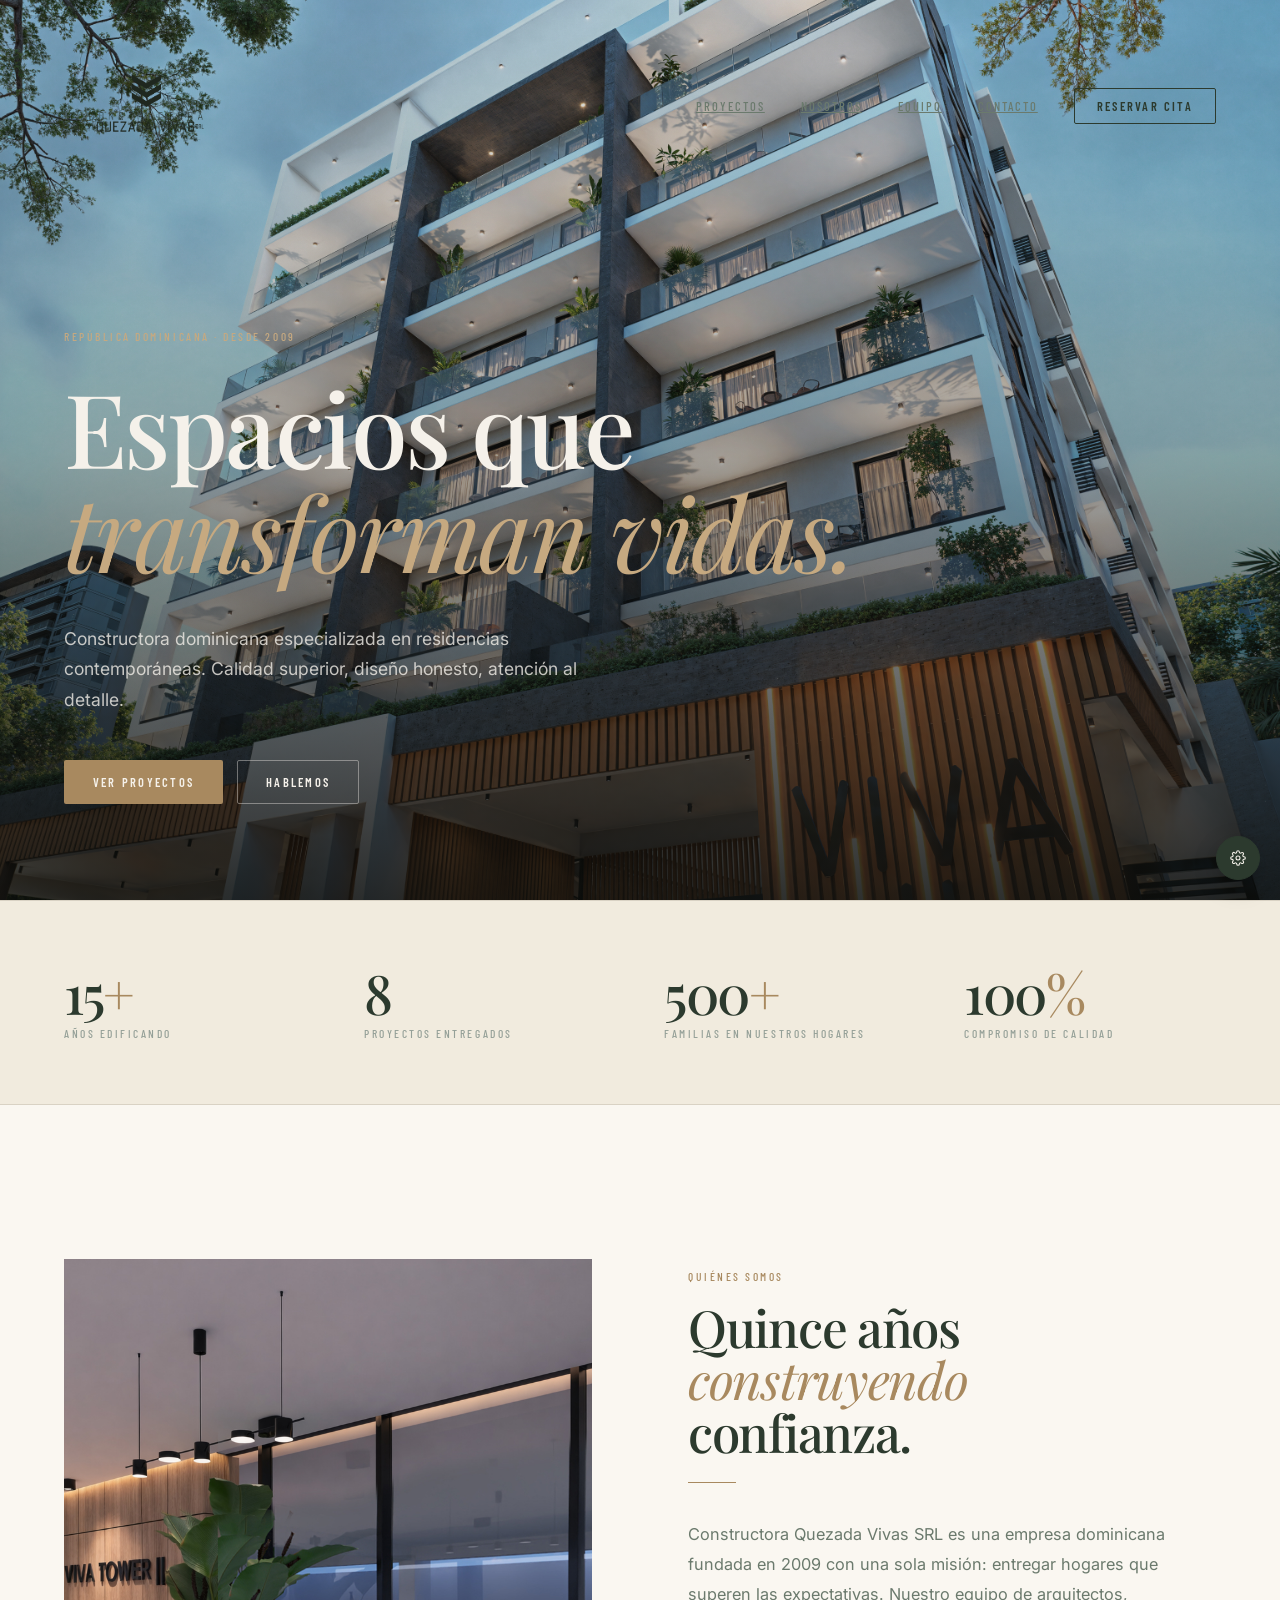
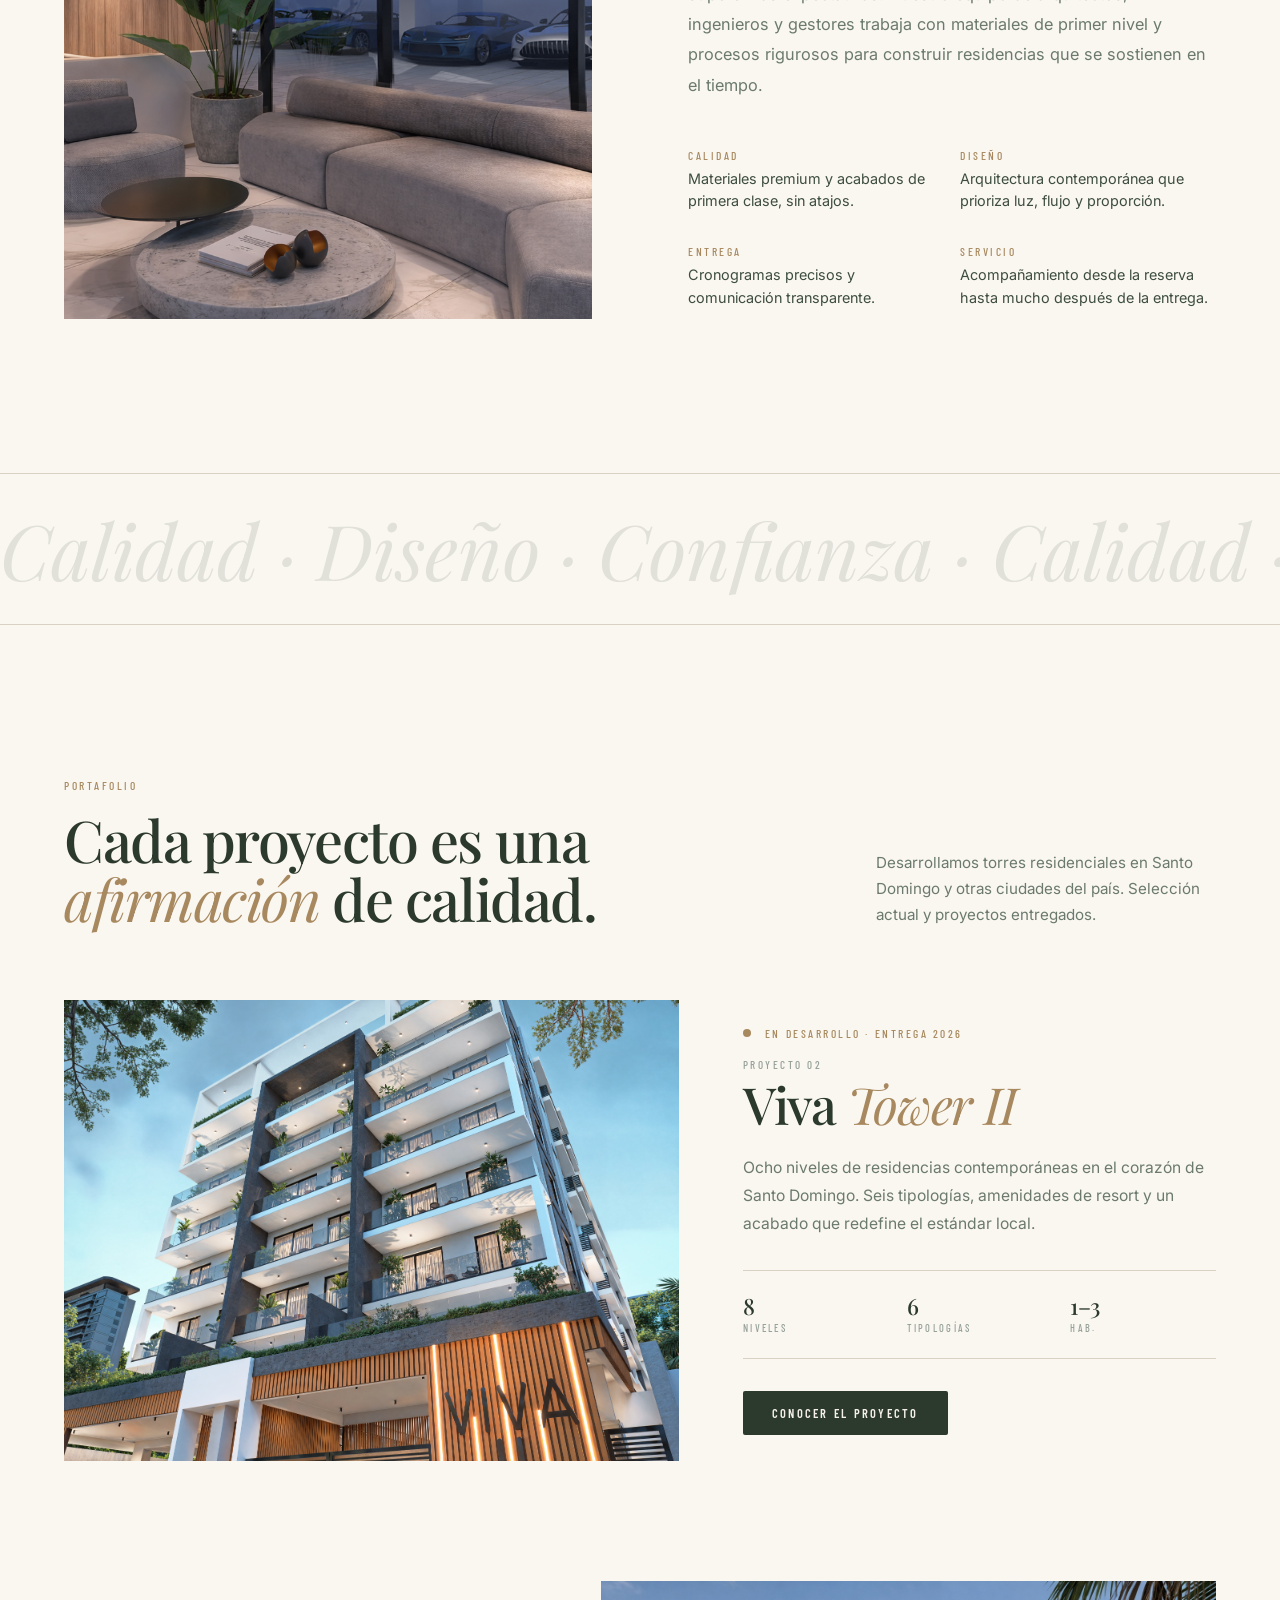
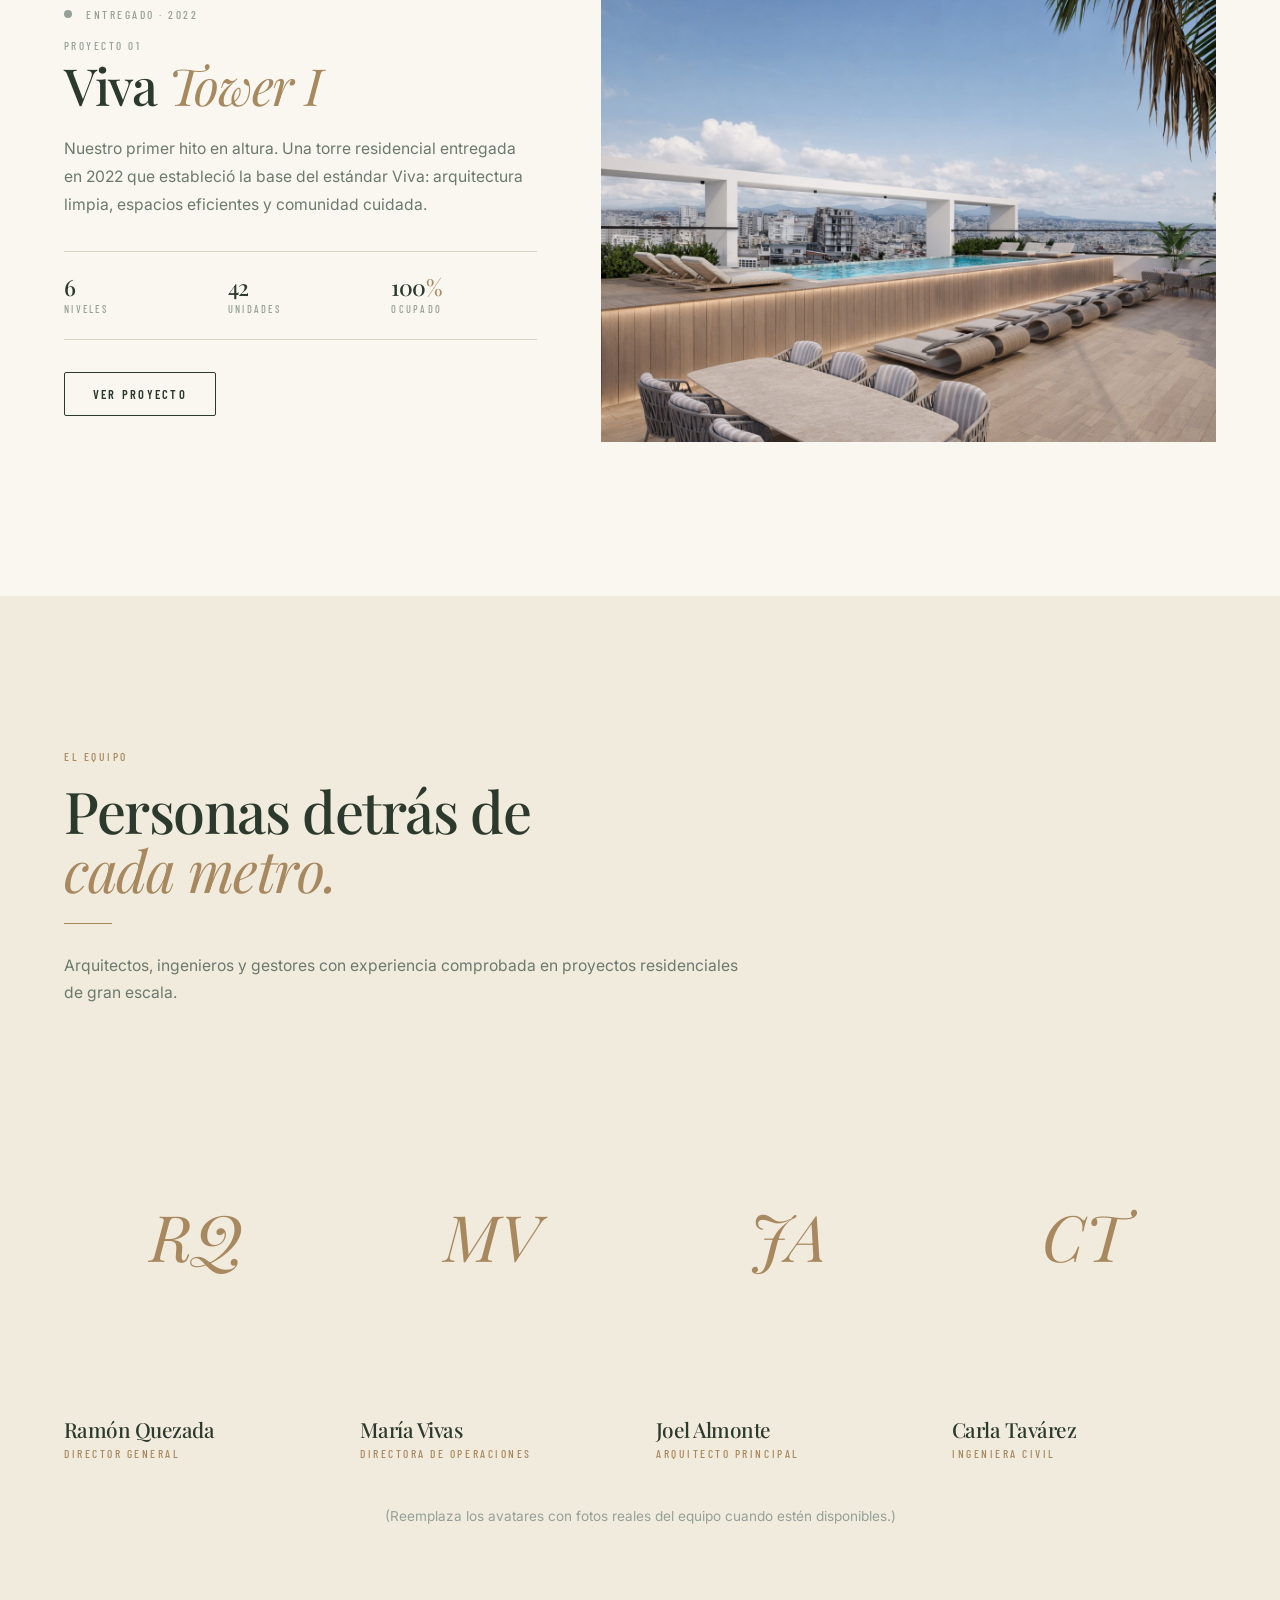
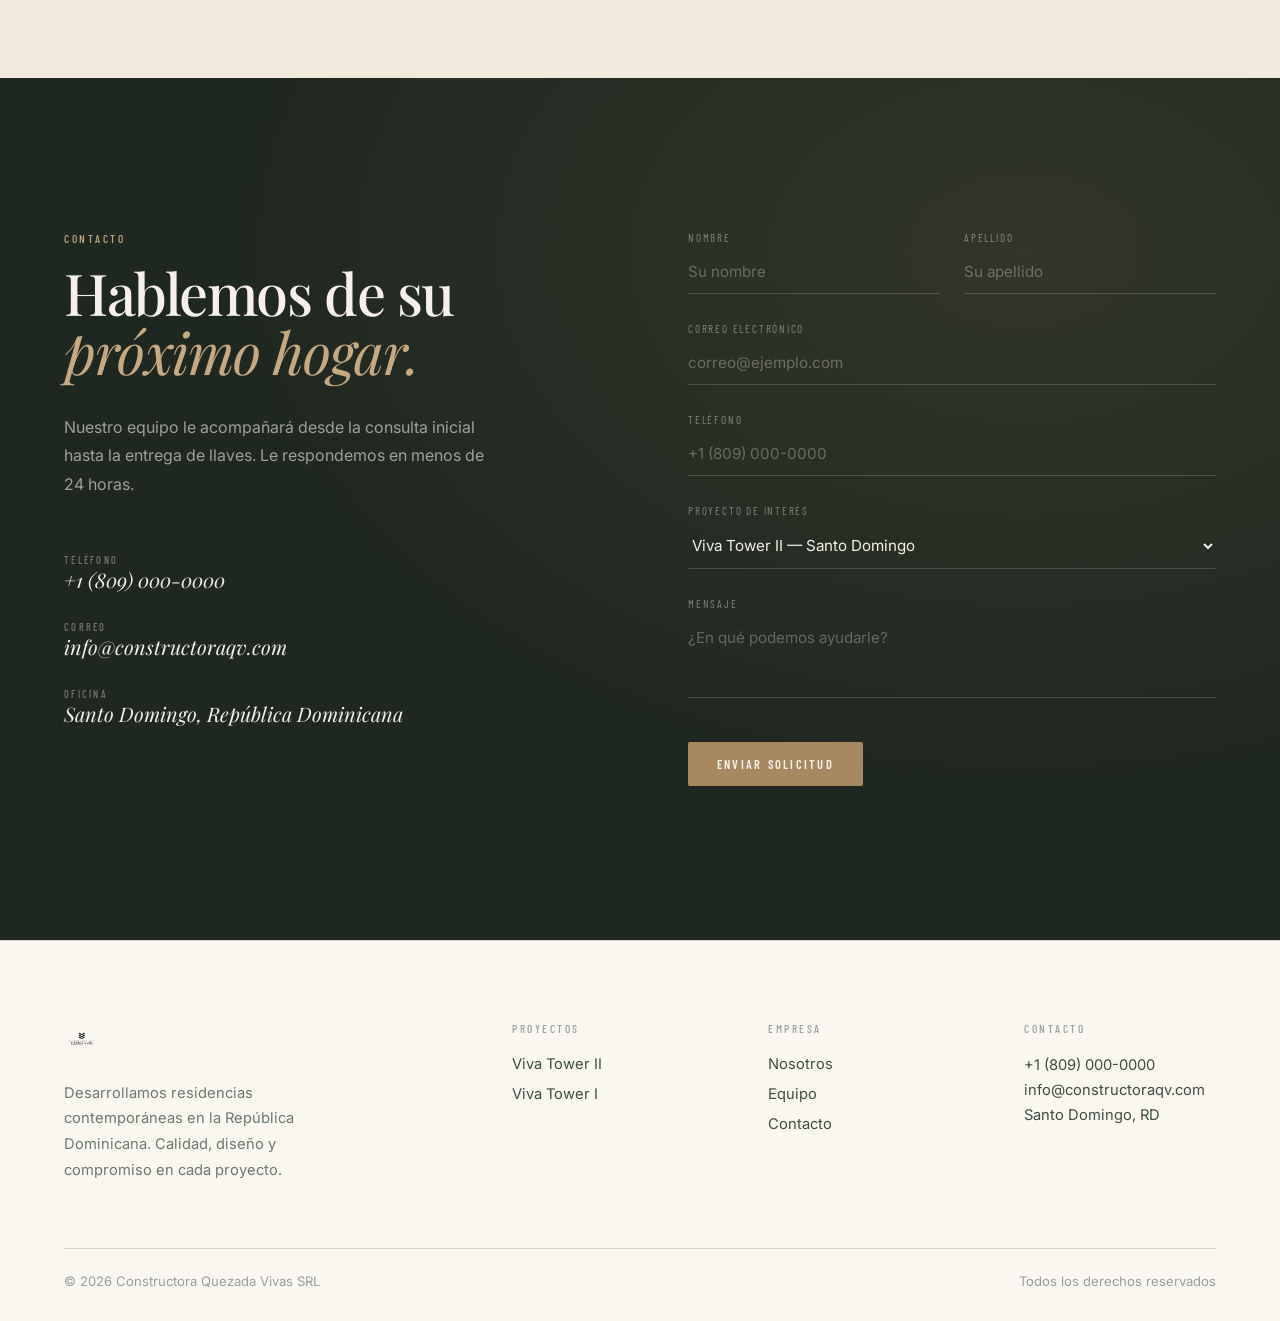
==== VivasQuezada (1)/index.html @ b6ae5582 "Add files via upload" ====
<!DOCTYPE html>
<html lang="es" data-theme="light" data-palette="earth" data-hero="overlay" data-nav="classic" data-footer="editorial" data-teaser="editorial" data-anim="on">
<head>
  <meta charset="UTF-8">
  <meta name="viewport" content="width=device-width, initial-scale=1.0">
  <title>Constructora Quezada Vivas SRL — Espacios que transforman vidas</title>
  <meta name="description" content="Constructora dominicana especializada en residencias de lujo. Calidad superior, diseño contemporáneo y entrega puntual.">

  <link rel="preconnect" href="https://fonts.googleapis.com">
  <link rel="preconnect" href="https://fonts.gstatic.com" crossorigin>
  <link href="https://fonts.googleapis.com/css2?family=Playfair+Display:ital,wght@0,400;0,500;0,600;0,700;1,400;1,500&family=Inter:wght@300;400;500;600&family=Barlow+Condensed:wght@400;500;600;700&display=swap" rel="stylesheet">

  <link rel="stylesheet" href="assets/site.css">
</head>
<body>

<!-- ════════════════ NAV ════════════════ -->
<nav class="nav">
  <!-- Classic nav -->
  <div class="nav-row nav-classic">
    <a href="index.html" aria-label="Constructora Quezada Vivas">
      <img class="logo-img" src="brand_assets/perspectivasvivasii/Constructora VQ LOGO-02 (1).png" alt="Constructora Quezada Vivas">
    </a>

    <div class="hidden md:flex items-center" style="gap:36px">
      <a class="nav-link" href="#proyectos" data-i18n-es="Proyectos" data-i18n-en="Projects">Proyectos</a>
      <a class="nav-link" href="#nosotros" data-i18n-es="Nosotros" data-i18n-en="About">Nosotros</a>
      <a class="nav-link" href="#equipo" data-i18n-es="Equipo" data-i18n-en="Team">Equipo</a>
      <a class="nav-link" href="#contacto" data-i18n-es="Contacto" data-i18n-en="Contact">Contacto</a>
      <a class="btn btn-outline" href="#contacto" style="padding:10px 22px" data-i18n-es="Reservar cita" data-i18n-en="Book a visit">Reservar cita</a>
    </div>

    <button class="md:hidden" data-mobile-toggle aria-label="Menú" style="background:transparent;border:0;color:var(--ink);padding:6px">
      <svg width="22" height="22" viewBox="0 0 24 24" fill="none" stroke="currentColor" stroke-width="1.4" stroke-linecap="round"><line x1="3" y1="6" x2="21" y2="6"/><line x1="3" y1="12" x2="21" y2="12"/><line x1="3" y1="18" x2="21" y2="18"/></svg>
    </button>
  </div>

  <!-- Pill nav -->
  <div class="nav-row nav-pill" style="display:none">
    <a href="index.html" aria-label="Constructora Quezada Vivas">
      <img class="logo-img" style="height:150px">
    </a>
    <div class="hidden md:flex items-center" style="gap:6px;padding:6px;border:1px solid var(--line);border-radius:999px;background:var(--surface)">
      <a class="nav-link" href="#proyectos" style="padding:8px 16px;border-radius:999px" data-i18n-es="Proyectos" data-i18n-en="Projects">Proyectos</a>
      <a class="nav-link" href="#nosotros" style="padding:8px 16px;border-radius:999px" data-i18n-es="Nosotros" data-i18n-en="About">Nosotros</a>
      <a class="nav-link" href="#equipo" style="padding:8px 16px;border-radius:999px" data-i18n-es="Equipo" data-i18n-en="Team">Equipo</a>
      <a class="nav-link" href="#contacto" style="padding:8px 16px;border-radius:999px;background:var(--ink);color:var(--on-dark)" data-i18n-es="Contacto" data-i18n-en="Contact">Contacto</a>
    </div>
    <span style="font-family:'Barlow Condensed';text-transform:uppercase;letter-spacing:.2em;font-size:.7rem;color:var(--ink-mute)" class="hidden md:inline">RD · Est. 2009</span>
  </div>

  <!-- Mobile menu -->
  <div data-mobile-menu class="hidden md:hidden" style="margin-top:14px;padding:18px;border-top:1px solid var(--line);display:flex;flex-direction:column;gap:14px">
    <a class="nav-link" href="#proyectos" data-i18n-es="Proyectos" data-i18n-en="Projects">Proyectos</a>
    <a class="nav-link" href="#nosotros" data-i18n-es="Nosotros" data-i18n-en="About">Nosotros</a>
    <a class="nav-link" href="#equipo" data-i18n-es="Equipo" data-i18n-en="Team">Equipo</a>
    <a class="nav-link" href="#contacto" data-i18n-es="Contacto" data-i18n-en="Contact">Contacto</a>
  </div>
</nav>


<!-- ════════════════ HERO — VARIANT A: SPLIT ════════════════ -->
<section id="inicio" class="hero-split grain" style="grid-template-columns:1fr 1fr;min-height:100vh;padding-top:120px;padding-bottom:80px;align-items:center;">
  <div style="padding:0 max(24px,5vw);max-width:680px;justify-self:end;width:100%">
    <p class="eyebrow reveal on" style="margin-bottom:32px">
      <span data-i18n-es="República Dominicana · Desde 2009" data-i18n-en="Dominican Republic · Since 2009">República Dominicana · Desde 2009</span>
    </p>
    <h1 class="display reveal on" style="font-size:clamp(3rem,7vw,6.2rem);margin-bottom:36px">
      <span data-i18n-es="Espacios que" data-i18n-en="Spaces that">Espacios que</span><br>
      <em data-i18n-es="transforman" data-i18n-en="transform">transforman</em><br>
      <span data-i18n-es="vidas." data-i18n-en="lives.">vidas.</span>
    </h1>
    <p class="reveal on" style="font-size:1.05rem;line-height:1.75;color:var(--ink-soft);max-width:480px;margin-bottom:44px" data-i18n-es="Constructora Quezada Vivas SRL desarrolla residencias contemporáneas en la República Dominicana. Calidad superior, diseño honesto y atención al cliente que se siente en cada detalle." data-i18n-en="Constructora Quezada Vivas SRL develops contemporary residences across the Dominican Republic. Superior quality, honest design, and a level of client care you can feel in every detail.">
      Constructora Quezada Vivas SRL desarrolla residencias contemporáneas en la República Dominicana. Calidad superior, diseño honesto y atención al cliente que se siente en cada detalle.
    </p>
    <div class="reveal on" style="display:flex;gap:14px;flex-wrap:wrap">
      <a class="btn btn-solid" href="#proyectos" data-i18n-es="Ver proyectos" data-i18n-en="See projects">Ver proyectos</a>
      <a class="btn btn-outline" href="#contacto" data-i18n-es="Hablemos →" data-i18n-en="Let's talk →">Hablemos →</a>
    </div>
  </div>

  <div style="height:88vh;min-height:600px;padding:0 max(24px,5vw) 0 0;display:flex">
    <div class="img-wrap" style="width:100%;height:100%;border-radius:2px">
      <img src="brand_assets/perspectivasvivasii/VISTA 2 -V3 - REDES SOCIALES.JPEG" alt="Viva Tower II — Santo Domingo">
    </div>
  </div>
</section>


<!-- ════════════════ HERO — VARIANT B: OVERLAY ════════════════ -->
<section class="hero-overlay grain" style="display:none;position:relative;min-height:100vh;align-items:flex-end;overflow:hidden">
  <img src="brand_assets/perspectivasvivasii/VISTA 2 -V3 - REDES SOCIALES.JPEG" alt="" style="position:absolute;inset:0;width:100%;height:100%;object-fit:cover">
  <div style="position:absolute;inset:0;background:linear-gradient(to top,rgba(10,12,10,.85) 0%,rgba(10,12,10,.35) 50%,rgba(10,12,10,.1) 100%)"></div>
  <div style="position:relative;z-index:2;padding:0 max(24px,5vw) 96px;max-width:1320px;margin:0 auto;width:100%">
    <p class="eyebrow" style="color:var(--bronze-lt);margin-bottom:32px"><span data-i18n-es="República Dominicana · Desde 2009" data-i18n-en="Dominican Republic · Since 2009">República Dominicana · Desde 2009</span></p>
    <h1 class="display" style="font-size:clamp(3rem,8vw,7rem);color:var(--on-dark);margin-bottom:40px;max-width:1000px">
      <span data-i18n-es="Espacios que" data-i18n-en="Spaces that">Espacios que</span> <em style="color:var(--bronze-lt)" data-i18n-es="transforman vidas." data-i18n-en="transform lives.">transforman vidas.</em>
    </h1>
    <p style="color:rgba(245,241,234,.78);font-size:1.1rem;line-height:1.75;max-width:560px;margin-bottom:44px" data-i18n-es="Constructora dominicana especializada en residencias contemporáneas. Calidad superior, diseño honesto, atención al detalle." data-i18n-en="A Dominican developer specialising in contemporary residences. Superior quality, honest design, attention to detail.">
      Constructora dominicana especializada en residencias contemporáneas. Calidad superior, diseño honesto, atención al detalle.
    </p>
    <div style="display:flex;gap:14px;flex-wrap:wrap">
      <a class="btn btn-bronze" href="#proyectos" data-i18n-es="Ver proyectos" data-i18n-en="See projects">Ver proyectos</a>
      <a class="btn btn-outline-light" href="#contacto" data-i18n-es="Hablemos" data-i18n-en="Let's talk">Hablemos</a>
    </div>
  </div>
</section>


<!-- ════════════════ HERO — VARIANT C: STACK (editorial) ════════════════ -->
<section class="hero-stack grain" style="display:none;padding-top:140px;padding-bottom:0">
  <div class="container" style="padding:0 max(24px,5vw) 72px">
    <p class="eyebrow reveal on" style="margin-bottom:48px"><span data-i18n-es="Constructora Quezada Vivas SRL" data-i18n-en="Constructora Quezada Vivas SRL">Constructora Quezada Vivas SRL</span></p>
    <h1 class="display reveal on" style="font-size:clamp(3.2rem,9vw,9rem);max-width:1100px">
      <span data-i18n-es="Edificamos" data-i18n-en="We build">Edificamos</span> <em data-i18n-es="hogares" data-i18n-en="homes">hogares</em><br>
      <span data-i18n-es="que duran" data-i18n-en="that outlast">que duran</span><br>
      <span data-i18n-es="generaciones." data-i18n-en="generations.">generaciones.</span>
    </h1>
    <div class="reveal on" style="display:flex;justify-content:space-between;align-items:flex-end;margin-top:64px;gap:48px;flex-wrap:wrap">
      <p style="font-size:1.05rem;line-height:1.75;color:var(--ink-soft);max-width:480px" data-i18n-es="Quince años desarrollando residencias contemporáneas en la República Dominicana — y un solo estándar de ejecución." data-i18n-en="Fifteen years developing contemporary residences across the Dominican Republic — held to a single standard of execution.">
        Quince años desarrollando residencias contemporáneas en la República Dominicana — y un solo estándar de ejecución.
      </p>
      <div style="display:flex;gap:14px;flex-wrap:wrap">
        <a class="btn btn-solid" href="#proyectos" data-i18n-es="Nuestro portafolio" data-i18n-en="Our portfolio">Nuestro portafolio</a>
        <a class="btn btn-outline" href="#contacto" data-i18n-es="Contacto" data-i18n-en="Contact">Contacto</a>
      </div>
    </div>
  </div>
  <div class="reveal on" style="height:72vh;min-height:520px;padding:0 max(24px,5vw)">
    <div class="img-wrap" style="height:100%">
      <img src="brand_assets/perspectivasvivasii/VISTA 2 -V3 - REDES SOCIALES.JPEG" alt="Viva Tower II">
    </div>
  </div>
</section>


<!-- ════════════════ STATS ════════════════ -->
<section class="bg-paper-2" style="padding:64px max(24px,5vw);border-top:1px solid var(--line);border-bottom:1px solid var(--line)">
  <div class="container" style="display:grid;grid-template-columns:repeat(auto-fit,minmax(180px,1fr));gap:48px">
    <div class="reveal">
      <p class="display" style="font-size:3.4rem;color:var(--ink)">15<span style="color:var(--bronze)">+</span></p>
      <p class="eyebrow" style="margin-top:6px;color:var(--ink-mute)" data-i18n-es="Años edificando" data-i18n-en="Years building">Años edificando</p>
    </div>
    <div class="reveal">
      <p class="display" style="font-size:3.4rem;color:var(--ink)">8</p>
      <p class="eyebrow" style="margin-top:6px;color:var(--ink-mute)" data-i18n-es="Proyectos entregados" data-i18n-en="Projects delivered">Proyectos entregados</p>
    </div>
    <div class="reveal">
      <p class="display" style="font-size:3.4rem;color:var(--ink)">500<span style="color:var(--bronze)">+</span></p>
      <p class="eyebrow" style="margin-top:6px;color:var(--ink-mute)" data-i18n-es="Familias en nuestros hogares" data-i18n-en="Families in our homes">Familias en nuestros hogares</p>
    </div>
    <div class="reveal">
      <p class="display" style="font-size:3.4rem;color:var(--ink)">100<span style="color:var(--bronze)">%</span></p>
      <p class="eyebrow" style="margin-top:6px;color:var(--ink-mute)" data-i18n-es="Compromiso de calidad" data-i18n-en="Quality commitment">Compromiso de calidad</p>
    </div>
  </div>
</section>


<!-- ════════════════ ABOUT ════════════════ -->
<section id="nosotros" class="section">
  <div class="container" style="display:grid;grid-template-columns:1fr 1fr;gap:96px;align-items:center">

    <div class="reveal" style="order:1">
      <div class="img-wrap" style="aspect-ratio:4/5">
        <img src="brand_assets/perspectivasvivasii/LOBBY.JPEG" alt="Constructora Quezada Vivas">
      </div>
    </div>

    <div class="reveal" style="order:2;max-width:520px">
      <p class="eyebrow" data-i18n-es="Quiénes somos" data-i18n-en="Who we are">Quiénes somos</p>
      <h2 class="display bronze-rule" style="font-size:clamp(2.2rem,4vw,3.6rem);margin-top:18px">
        <span data-i18n-es="Quince años" data-i18n-en="Fifteen years">Quince años</span><br>
        <em data-i18n-es="construyendo" data-i18n-en="building">construyendo</em><br>
        <span data-i18n-es="confianza." data-i18n-en="trust.">confianza.</span>
      </h2>
      <p style="margin-top:36px;font-size:1.02rem;line-height:1.85;color:var(--ink-soft)" data-i18n-es="Constructora Quezada Vivas SRL es una empresa dominicana fundada en 2009 con una sola misión: entregar hogares que superen las expectativas. Nuestro equipo de arquitectos, ingenieros y gestores trabaja con materiales de primer nivel y procesos rigurosos para construir residencias que se sostienen en el tiempo." data-i18n-en="Constructora Quezada Vivas SRL is a Dominican company founded in 2009 with one mission: to deliver homes that exceed expectations. Our team of architects, engineers and managers works with first-rate materials and rigorous processes to build residences that hold their value across decades.">
        Constructora Quezada Vivas SRL es una empresa dominicana fundada en 2009 con una sola misión: entregar hogares que superen las expectativas. Nuestro equipo de arquitectos, ingenieros y gestores trabaja con materiales de primer nivel y procesos rigurosos para construir residencias que se sostienen en el tiempo.
      </p>

      <div style="margin-top:48px;display:grid;grid-template-columns:1fr 1fr;gap:32px 24px">
        <div>
          <p class="eyebrow" style="color:var(--bronze)" data-i18n-es="Calidad" data-i18n-en="Quality">Calidad</p>
          <p style="margin-top:6px;color:var(--ink-2);font-size:.9rem;line-height:1.55" data-i18n-es="Materiales premium y acabados de primera clase, sin atajos." data-i18n-en="Premium materials and first-class finishes, with no shortcuts.">Materiales premium y acabados de primera clase, sin atajos.</p>
        </div>
        <div>
          <p class="eyebrow" style="color:var(--bronze)" data-i18n-es="Diseño" data-i18n-en="Design">Diseño</p>
          <p style="margin-top:6px;color:var(--ink-2);font-size:.9rem;line-height:1.55" data-i18n-es="Arquitectura contemporánea que prioriza luz, flujo y proporción." data-i18n-en="Contemporary architecture rooted in light, flow and proportion.">Arquitectura contemporánea que prioriza luz, flujo y proporción.</p>
        </div>
        <div>
          <p class="eyebrow" style="color:var(--bronze)" data-i18n-es="Entrega" data-i18n-en="Delivery">Entrega</p>
          <p style="margin-top:6px;color:var(--ink-2);font-size:.9rem;line-height:1.55" data-i18n-es="Cronogramas precisos y comunicación transparente." data-i18n-en="Precise schedules and transparent communication.">Cronogramas precisos y comunicación transparente.</p>
        </div>
        <div>
          <p class="eyebrow" style="color:var(--bronze)" data-i18n-es="Servicio" data-i18n-en="Service">Servicio</p>
          <p style="margin-top:6px;color:var(--ink-2);font-size:.9rem;line-height:1.55" data-i18n-es="Acompañamiento desde la reserva hasta mucho después de la entrega." data-i18n-en="Support from reservation through long after handover.">Acompañamiento desde la reserva hasta mucho después de la entrega.</p>
        </div>
      </div>
    </div>
  </div>
</section>


<!-- ════════════════ MARQUEE ════════════════ -->
<div style="overflow:hidden;padding:24px 0;border-top:1px solid var(--line);border-bottom:1px solid var(--line);background:var(--paper)">
  <div class="marquee" style="will-change:transform">
    <span>Calidad · Diseño · Confianza · Calidad · Diseño · Confianza ·&nbsp;</span>
    <span>Calidad · Diseño · Confianza · Calidad · Diseño · Confianza ·&nbsp;</span>
  </div>
</div>


<!-- ════════════════ PROJECTS ════════════════ -->
<section id="proyectos" class="section bg-paper">
  <div class="container">

    <header class="reveal" style="display:flex;justify-content:space-between;align-items:flex-end;gap:32px;flex-wrap:wrap;margin-bottom:72px">
      <div>
        <p class="eyebrow" data-i18n-es="Portafolio" data-i18n-en="Portfolio">Portafolio</p>
        <h2 class="display" style="font-size:clamp(2.2rem,4.5vw,4rem);margin-top:18px;max-width:680px">
          <span data-i18n-es="Cada proyecto es una" data-i18n-en="Every project is a">Cada proyecto es una</span><br>
          <em data-i18n-es="afirmación" data-i18n-en="statement">afirmación</em>
          <span data-i18n-es="de calidad." data-i18n-en="of quality.">de calidad.</span>
        </h2>
      </div>
      <p style="max-width:340px;color:var(--ink-soft);line-height:1.7;font-size:.95rem" data-i18n-es="Desarrollamos torres residenciales en Santo Domingo y otras ciudades del país. Selección actual y proyectos entregados." data-i18n-en="We develop residential towers in Santo Domingo and other cities. Current selection and delivered projects.">
        Desarrollamos torres residenciales en Santo Domingo y otras ciudades del país. Selección actual y proyectos entregados.
      </p>
    </header>


    <!-- ─── TEASER VARIANT A: EDITORIAL ─── -->
    <div class="teaser-editorial" style="display:grid;gap:120px">

      <!-- Project 1: Viva Tower II -->
      <article class="reveal" style="display:grid;grid-template-columns:1.3fr 1fr;gap:64px;align-items:center">
        <a href="viva-tower-ii.html" class="img-wrap" style="aspect-ratio:4/3;display:block">
          <img src="brand_assets/perspectivasvivasii/VISTA 2 -V3 - REDES SOCIALES.JPEG" alt="Viva Tower II">
        </a>
        <div>
          <div style="display:flex;gap:14px;align-items:center;margin-bottom:18px">
            <span style="width:8px;height:8px;background:var(--bronze);border-radius:999px"></span>
            <span class="eyebrow" style="color:var(--bronze)" data-i18n-es="En desarrollo · Entrega 2026" data-i18n-en="In development · Delivery 2026">En desarrollo · Entrega 2026</span>
          </div>
          <p class="eyebrow" style="color:var(--ink-mute);font-size:.7rem">PROYECTO 02</p>
          <h3 class="display" style="font-size:clamp(2rem,4vw,3.2rem);margin:8px 0 24px;line-height:1">Viva <em>Tower II</em></h3>
          <p style="color:var(--ink-soft);line-height:1.78;font-size:.98rem;margin-bottom:32px" data-i18n-es="Ocho niveles de residencias contemporáneas en el corazón de Santo Domingo. Seis tipologías, amenidades de resort y un acabado que redefine el estándar local." data-i18n-en="Eight floors of contemporary residences in the heart of Santo Domingo. Six unit types, resort-grade amenities, and a finish that redefines the local standard.">
            Ocho niveles de residencias contemporáneas en el corazón de Santo Domingo. Seis tipologías, amenidades de resort y un acabado que redefine el estándar local.
          </p>
          <div style="display:grid;grid-template-columns:repeat(3,1fr);gap:18px;padding:24px 0;border-top:1px solid var(--line);border-bottom:1px solid var(--line);margin-bottom:32px">
            <div><p class="display" style="font-size:1.4rem">8</p><p class="eyebrow" style="color:var(--ink-mute);font-size:.65rem;margin-top:4px" data-i18n-es="Niveles" data-i18n-en="Floors">Niveles</p></div>
            <div><p class="display" style="font-size:1.4rem">6</p><p class="eyebrow" style="color:var(--ink-mute);font-size:.65rem;margin-top:4px" data-i18n-es="Tipologías" data-i18n-en="Unit types">Tipologías</p></div>
            <div><p class="display" style="font-size:1.4rem">1–3</p><p class="eyebrow" style="color:var(--ink-mute);font-size:.65rem;margin-top:4px" data-i18n-es="Hab." data-i18n-en="Bed.">Hab.</p></div>
          </div>
          <a class="btn btn-solid" href="viva-tower-ii.html" data-i18n-es="Conocer el proyecto" data-i18n-en="Explore the project">Conocer el proyecto</a>
        </div>
      </article>

      <!-- Project 2: Viva Tower I -->
      <article class="reveal" style="display:grid;grid-template-columns:1fr 1.3fr;gap:64px;align-items:center">
        <div style="order:2">
          <a href="viva-tower-i.html" class="img-wrap" style="aspect-ratio:4/3;display:block">
            <img src="brand_assets/perspectivasvivasii/AREA SOCIAL 01.JPEG" alt="Viva Tower I">
          </a>
        </div>
        <div style="order:1">
          <div style="display:flex;gap:14px;align-items:center;margin-bottom:18px">
            <span style="width:8px;height:8px;background:var(--ink-mute);border-radius:999px"></span>
            <span class="eyebrow" style="color:var(--ink-mute)" data-i18n-es="Entregado · 2022" data-i18n-en="Delivered · 2022">Entregado · 2022</span>
          </div>
          <p class="eyebrow" style="color:var(--ink-mute);font-size:.7rem">PROYECTO 01</p>
          <h3 class="display" style="font-size:clamp(2rem,4vw,3.2rem);margin:8px 0 24px;line-height:1">Viva <em>Tower I</em></h3>
          <p style="color:var(--ink-soft);line-height:1.78;font-size:.98rem;margin-bottom:32px" data-i18n-es="Nuestro primer hito en altura. Una torre residencial entregada en 2022 que estableció la base del estándar Viva: arquitectura limpia, espacios eficientes y comunidad cuidada." data-i18n-en="Our first vertical milestone. A residential tower delivered in 2022 that set the foundation of the Viva standard: clean architecture, efficient spaces, a community held to the highest care.">
            Nuestro primer hito en altura. Una torre residencial entregada en 2022 que estableció la base del estándar Viva: arquitectura limpia, espacios eficientes y comunidad cuidada.
          </p>
          <div style="display:grid;grid-template-columns:repeat(3,1fr);gap:18px;padding:24px 0;border-top:1px solid var(--line);border-bottom:1px solid var(--line);margin-bottom:32px">
            <div><p class="display" style="font-size:1.4rem">6</p><p class="eyebrow" style="color:var(--ink-mute);font-size:.65rem;margin-top:4px" data-i18n-es="Niveles" data-i18n-en="Floors">Niveles</p></div>
            <div><p class="display" style="font-size:1.4rem">42</p><p class="eyebrow" style="color:var(--ink-mute);font-size:.65rem;margin-top:4px" data-i18n-es="Unidades" data-i18n-en="Units">Unidades</p></div>
            <div><p class="display" style="font-size:1.4rem">100<span style="color:var(--bronze)">%</span></p><p class="eyebrow" style="color:var(--ink-mute);font-size:.65rem;margin-top:4px" data-i18n-es="Ocupado" data-i18n-en="Occupied">Ocupado</p></div>
          </div>
          <a class="btn btn-outline" href="viva-tower-i.html" data-i18n-es="Ver proyecto" data-i18n-en="View project">Ver proyecto</a>
        </div>
      </article>

    </div>


    <!-- ─── TEASER VARIANT B: CARD ─── -->
    <div class="teaser-card" style="display:none;grid-template-columns:1fr 1fr;gap:24px">
      <a href="viva-tower-ii.html" class="reveal card" style="text-decoration:none;color:inherit;display:block;overflow:hidden">
        <div class="img-wrap" style="aspect-ratio:4/3"><img src="brand_assets/perspectivasvivasii/VISTA 2 -V3 - REDES SOCIALES.JPEG" alt="Viva Tower II"></div>
        <div style="padding:32px">
          <div style="display:flex;gap:12px;align-items:center;margin-bottom:14px">
            <span style="width:6px;height:6px;background:var(--bronze);border-radius:999px"></span>
            <span class="eyebrow" style="color:var(--bronze);font-size:.65rem" data-i18n-es="En desarrollo" data-i18n-en="In development">En desarrollo</span>
          </div>
          <h3 class="display" style="font-size:2rem;margin-bottom:10px">Viva <em>Tower II</em></h3>
          <p style="color:var(--ink-soft);font-size:.92rem;line-height:1.65;margin-bottom:20px" data-i18n-es="8 niveles · 6 tipologías · Santo Domingo · Entrega 2026" data-i18n-en="8 floors · 6 unit types · Santo Domingo · Delivery 2026">8 niveles · 6 tipologías · Santo Domingo · Entrega 2026</p>
          <span class="btn-link" style="border-bottom:1px solid var(--ink);padding-bottom:2px;font-family:'Barlow Condensed';text-transform:uppercase;letter-spacing:.14em;font-size:.78rem" data-i18n-es="Conocer proyecto →" data-i18n-en="Explore →">Conocer proyecto →</span>
        </div>
      </a>
      <a href="viva-tower-i.html" class="reveal card" style="text-decoration:none;color:inherit;display:block;overflow:hidden">
        <div class="img-wrap" style="aspect-ratio:4/3"><img src="brand_assets/perspectivasvivasii/AREA SOCIAL 01.JPEG" alt="Viva Tower I"></div>
        <div style="padding:32px">
          <div style="display:flex;gap:12px;align-items:center;margin-bottom:14px">
            <span style="width:6px;height:6px;background:var(--ink-mute);border-radius:999px"></span>
            <span class="eyebrow" style="color:var(--ink-mute);font-size:.65rem" data-i18n-es="Entregado 2022" data-i18n-en="Delivered 2022">Entregado 2022</span>
          </div>
          <h3 class="display" style="font-size:2rem;margin-bottom:10px">Viva <em>Tower I</em></h3>
          <p style="color:var(--ink-soft);font-size:.92rem;line-height:1.65;margin-bottom:20px" data-i18n-es="6 niveles · 42 unidades · 100% ocupado" data-i18n-en="6 floors · 42 units · 100% occupied">6 niveles · 42 unidades · 100% ocupado</p>
          <span class="btn-link" style="border-bottom:1px solid var(--ink);padding-bottom:2px;font-family:'Barlow Condensed';text-transform:uppercase;letter-spacing:.14em;font-size:.78rem" data-i18n-es="Ver proyecto →" data-i18n-en="View project →">Ver proyecto →</span>
        </div>
      </a>
    </div>


    <!-- ─── TEASER VARIANT C: FULL-BLEED ─── -->
    <div class="teaser-fullbleed" style="display:none">
      <a href="viva-tower-ii.html" class="reveal img-wrap with-shade" style="display:block;aspect-ratio:21/9;margin-bottom:32px">
        <img src="brand_assets/perspectivasvivasii/VISTA 2 -V3 - REDES SOCIALES.JPEG" alt="Viva Tower II">
        <div style="position:absolute;inset:auto 0 0 0;padding:48px;z-index:2;color:var(--on-dark)">
          <span class="eyebrow" style="color:var(--bronze-lt)" data-i18n-es="En desarrollo · Santo Domingo" data-i18n-en="In development · Santo Domingo">En desarrollo · Santo Domingo</span>
          <h3 class="display" style="font-size:clamp(2.5rem,5vw,4.5rem);color:var(--on-dark);margin-top:12px">Viva <em style="color:var(--bronze-lt)">Tower II</em></h3>
          <span class="btn-link" style="color:var(--on-dark);border-color:var(--on-dark);margin-top:16px;display:inline-block" data-i18n-es="Conocer proyecto →" data-i18n-en="Explore →">Conocer proyecto →</span>
        </div>
      </a>
      <a href="viva-tower-i.html" class="reveal img-wrap with-shade" style="display:block;aspect-ratio:21/9">
        <img src="brand_assets/perspectivasvivasii/AREA SOCIAL 01.JPEG" alt="Viva Tower I">
        <div style="position:absolute;inset:auto 0 0 0;padding:48px;z-index:2;color:var(--on-dark)">
          <span class="eyebrow" style="color:var(--bronze-lt)" data-i18n-es="Entregado · 2022" data-i18n-en="Delivered · 2022">Entregado · 2022</span>
          <h3 class="display" style="font-size:clamp(2.5rem,5vw,4.5rem);color:var(--on-dark);margin-top:12px">Viva <em style="color:var(--bronze-lt)">Tower I</em></h3>
          <span class="btn-link" style="color:var(--on-dark);border-color:var(--on-dark);margin-top:16px;display:inline-block" data-i18n-es="Ver proyecto →" data-i18n-en="View project →">Ver proyecto →</span>
        </div>
      </a>
    </div>

  </div>
</section>


<!-- ════════════════ TEAM ════════════════ -->
<section id="equipo" class="section bg-paper-2">
  <div class="container">
    <header class="reveal" style="max-width:680px;margin-bottom:64px">
      <p class="eyebrow" data-i18n-es="El equipo" data-i18n-en="The team">El equipo</p>
      <h2 class="display bronze-rule" style="font-size:clamp(2.2rem,4.5vw,3.8rem);margin-top:18px">
        <span data-i18n-es="Personas detrás de" data-i18n-en="People behind">Personas detrás de</span><br>
        <em data-i18n-es="cada metro." data-i18n-en="every metre.">cada metro.</em>
      </h2>
      <p style="margin-top:28px;color:var(--ink-soft);line-height:1.75;font-size:.98rem" data-i18n-es="Arquitectos, ingenieros y gestores con experiencia comprobada en proyectos residenciales de gran escala." data-i18n-en="Architects, engineers and managers with proven experience in large-scale residential projects.">
        Arquitectos, ingenieros y gestores con experiencia comprobada en proyectos residenciales de gran escala.
      </p>
    </header>

    <div class="stagger" style="display:grid;grid-template-columns:repeat(auto-fit,minmax(220px,1fr));gap:32px">
      <!-- Person 1 -->
      <div class="reveal">
        <div class="img-wrap" style="aspect-ratio:4/5;margin-bottom:18px;background:var(--sand)">
          <div style="display:flex;align-items:center;justify-content:center;height:100%;font-family:'Playfair Display';font-style:italic;font-size:4rem;color:var(--bronze);background:linear-gradient(135deg,var(--paper-2),var(--sand))">RQ</div>
        </div>
        <p class="display" style="font-size:1.3rem">Ramón Quezada</p>
        <p class="eyebrow" style="color:var(--bronze);margin-top:6px" data-i18n-es="Director General" data-i18n-en="Managing Director">Director General</p>
      </div>
      <!-- Person 2 -->
      <div class="reveal">
        <div class="img-wrap" style="aspect-ratio:4/5;margin-bottom:18px">
          <div style="display:flex;align-items:center;justify-content:center;height:100%;font-family:'Playfair Display';font-style:italic;font-size:4rem;color:var(--bronze);background:linear-gradient(135deg,var(--paper-2),var(--sand))">MV</div>
        </div>
        <p class="display" style="font-size:1.3rem">María Vivas</p>
        <p class="eyebrow" style="color:var(--bronze);margin-top:6px" data-i18n-es="Directora de Operaciones" data-i18n-en="Operations Director">Directora de Operaciones</p>
      </div>
      <!-- Person 3 -->
      <div class="reveal">
        <div class="img-wrap" style="aspect-ratio:4/5;margin-bottom:18px">
          <div style="display:flex;align-items:center;justify-content:center;height:100%;font-family:'Playfair Display';font-style:italic;font-size:4rem;color:var(--bronze);background:linear-gradient(135deg,var(--paper-2),var(--sand))">JA</div>
        </div>
        <p class="display" style="font-size:1.3rem">Joel Almonte</p>
        <p class="eyebrow" style="color:var(--bronze);margin-top:6px" data-i18n-es="Arquitecto Principal" data-i18n-en="Lead Architect">Arquitecto Principal</p>
      </div>
      <!-- Person 4 -->
      <div class="reveal">
        <div class="img-wrap" style="aspect-ratio:4/5;margin-bottom:18px">
          <div style="display:flex;align-items:center;justify-content:center;height:100%;font-family:'Playfair Display';font-style:italic;font-size:4rem;color:var(--bronze);background:linear-gradient(135deg,var(--paper-2),var(--sand))">CT</div>
        </div>
        <p class="display" style="font-size:1.3rem">Carla Tavárez</p>
        <p class="eyebrow" style="color:var(--bronze);margin-top:6px" data-i18n-es="Ingeniera Civil" data-i18n-en="Civil Engineer">Ingeniera Civil</p>
      </div>
    </div>

    <p class="reveal" style="margin-top:48px;color:var(--ink-mute);font-size:.85rem;text-align:center" data-i18n-es="(Reemplaza los avatares con fotos reales del equipo cuando estén disponibles.)" data-i18n-en="(Replace avatars with real team photos when available.)">
      (Reemplaza los avatares con fotos reales del equipo cuando estén disponibles.)
    </p>
  </div>
</section>


<!-- ════════════════ CONTACT ════════════════ -->
<section id="contacto" class="section surface-dark grain" style="position:relative;overflow:hidden">
  <div style="position:absolute;inset:0;background:radial-gradient(ellipse at 80% 20%,color-mix(in oklab,var(--bronze) 14%,transparent),transparent 55%);pointer-events:none"></div>
  <div class="container" style="position:relative;z-index:2;display:grid;grid-template-columns:1fr 1fr;gap:96px;align-items:start">

    <div class="reveal">
      <p class="eyebrow" style="color:var(--bronze-lt)" data-i18n-es="Contacto" data-i18n-en="Contact">Contacto</p>
      <h2 class="display" style="font-size:clamp(2.2rem,4.5vw,4rem);color:var(--on-dark);margin-top:18px">
        <span data-i18n-es="Hablemos de su" data-i18n-en="Let's talk about your">Hablemos de su</span><br>
        <em style="color:var(--bronze-lt)" data-i18n-es="próximo hogar." data-i18n-en="next home.">próximo hogar.</em>
      </h2>
      <p style="margin-top:32px;color:rgba(245,241,234,.6);line-height:1.78;font-size:1rem;max-width:440px" data-i18n-es="Nuestro equipo le acompañará desde la consulta inicial hasta la entrega de llaves. Le respondemos en menos de 24 horas." data-i18n-en="Our team will support you from the first call through key handover. We respond within 24 hours.">
        Nuestro equipo le acompañará desde la consulta inicial hasta la entrega de llaves. Le respondemos en menos de 24 horas.
      </p>

      <div style="margin-top:56px;display:flex;flex-direction:column;gap:28px">
        <div>
          <p class="eyebrow" style="color:rgba(245,241,234,.4);font-size:.65rem" data-i18n-es="Teléfono" data-i18n-en="Phone">Teléfono</p>
          <a href="tel:+18090000000" style="color:var(--on-dark);font-family:'Playfair Display';font-size:1.25rem;font-style:italic;text-decoration:none">+1 (809) 000-0000</a>
        </div>
        <div>
          <p class="eyebrow" style="color:rgba(245,241,234,.4);font-size:.65rem" data-i18n-es="Correo" data-i18n-en="Email">Correo</p>
          <a href="mailto:info@constructoraqv.com" style="color:var(--on-dark);font-family:'Playfair Display';font-size:1.25rem;font-style:italic;text-decoration:none">info@constructoraqv.com</a>
        </div>
        <div>
          <p class="eyebrow" style="color:rgba(245,241,234,.4);font-size:.65rem" data-i18n-es="Oficina" data-i18n-en="Office">Oficina</p>
          <p style="color:var(--on-dark);font-family:'Playfair Display';font-size:1.25rem;font-style:italic">Santo Domingo, República Dominicana</p>
        </div>
      </div>
    </div>

    <form class="reveal" onsubmit="return false" style="display:flex;flex-direction:column;gap:28px">
      <div style="display:grid;grid-template-columns:1fr 1fr;gap:24px">
        <div>
          <label class="field-label" style="color:rgba(245,241,234,.45)" data-i18n-es="Nombre" data-i18n-en="First name">Nombre</label>
          <input type="text" class="field field-dark" placeholder="Su nombre" data-i18n-placeholder-es="Su nombre" data-i18n-placeholder-en="Your name">
        </div>
        <div>
          <label class="field-label" style="color:rgba(245,241,234,.45)" data-i18n-es="Apellido" data-i18n-en="Last name">Apellido</label>
          <input type="text" class="field field-dark" placeholder="Su apellido" data-i18n-placeholder-es="Su apellido" data-i18n-placeholder-en="Your surname">
        </div>
      </div>
      <div>
        <label class="field-label" style="color:rgba(245,241,234,.45)" data-i18n-es="Correo electrónico" data-i18n-en="Email">Correo electrónico</label>
        <input type="email" class="field field-dark" placeholder="correo@ejemplo.com" data-i18n-placeholder-es="correo@ejemplo.com" data-i18n-placeholder-en="email@example.com">
      </div>
      <div>
        <label class="field-label" style="color:rgba(245,241,234,.45)" data-i18n-es="Teléfono" data-i18n-en="Phone">Teléfono</label>
        <input type="tel" class="field field-dark" placeholder="+1 (809) 000-0000">
      </div>
      <div>
        <label class="field-label" style="color:rgba(245,241,234,.45)" data-i18n-es="Proyecto de interés" data-i18n-en="Project of interest">Proyecto de interés</label>
        <select class="field field-dark" style="background:transparent;color:var(--on-dark)">
          <option style="background:var(--dark-2);color:var(--on-dark)" data-i18n-es="Viva Tower II — Santo Domingo" data-i18n-en="Viva Tower II — Santo Domingo">Viva Tower II — Santo Domingo</option>
          <option style="background:var(--dark-2);color:var(--on-dark)" data-i18n-es="Viva Tower I — Entregado" data-i18n-en="Viva Tower I — Delivered">Viva Tower I — Entregado</option>
          <option style="background:var(--dark-2);color:var(--on-dark)" data-i18n-es="Proyectos futuros" data-i18n-en="Future projects">Proyectos futuros</option>
        </select>
      </div>
      <div>
        <label class="field-label" style="color:rgba(245,241,234,.45)" data-i18n-es="Mensaje" data-i18n-en="Message">Mensaje</label>
        <textarea rows="3" class="field field-dark" placeholder="¿En qué podemos ayudarle?" style="resize:none" data-i18n-placeholder-es="¿En qué podemos ayudarle?" data-i18n-placeholder-en="How can we help?"></textarea>
      </div>
      <button type="submit" class="btn btn-bronze" style="align-self:flex-start;margin-top:12px" data-i18n-es="Enviar solicitud" data-i18n-en="Send request">Enviar solicitud</button>
    </form>

  </div>
</section>


<!-- ════════════════ FOOTER ════════════════ -->
<footer style="border-top:1px solid var(--line);background:var(--paper)">

  <!-- Variant A: Editorial -->
  <div class="foot-editorial container" style="display:grid;grid-template-columns:2fr 1fr 1fr 1fr;gap:64px;padding:80px max(24px,5vw) 32px">
    <div>
      <img class="logo-img" src="brand_assets/perspectivasvivasii/Constructora VQ LOGO-02 (1).png" alt="Constructora Quezada Vivas" style="height:36px;margin-bottom:24px">
      <p style="color:var(--ink-soft);line-height:1.75;max-width:300px;font-size:.92rem" data-i18n-es="Desarrollamos residencias contemporáneas en la República Dominicana. Calidad, diseño y compromiso en cada proyecto." data-i18n-en="We develop contemporary residences across the Dominican Republic. Quality, design and commitment in every project.">
        Desarrollamos residencias contemporáneas en la República Dominicana. Calidad, diseño y compromiso en cada proyecto.
      </p>
    </div>
    <div>
      <p class="eyebrow" style="color:var(--ink-mute);margin-bottom:18px" data-i18n-es="Proyectos" data-i18n-en="Projects">Proyectos</p>
      <ul style="display:flex;flex-direction:column;gap:10px;list-style:none;padding:0;margin:0">
        <li><a href="viva-tower-ii.html" style="color:var(--ink-2);text-decoration:none;font-size:.92rem">Viva Tower II</a></li>
        <li><a href="viva-tower-i.html" style="color:var(--ink-2);text-decoration:none;font-size:.92rem">Viva Tower I</a></li>
      </ul>
    </div>
    <div>
      <p class="eyebrow" style="color:var(--ink-mute);margin-bottom:18px" data-i18n-es="Empresa" data-i18n-en="Company">Empresa</p>
      <ul style="display:flex;flex-direction:column;gap:10px;list-style:none;padding:0;margin:0">
        <li><a href="#nosotros" style="color:var(--ink-2);text-decoration:none;font-size:.92rem" data-i18n-es="Nosotros" data-i18n-en="About">Nosotros</a></li>
        <li><a href="#equipo" style="color:var(--ink-2);text-decoration:none;font-size:.92rem" data-i18n-es="Equipo" data-i18n-en="Team">Equipo</a></li>
        <li><a href="#contacto" style="color:var(--ink-2);text-decoration:none;font-size:.92rem" data-i18n-es="Contacto" data-i18n-en="Contact">Contacto</a></li>
      </ul>
    </div>
    <div>
      <p class="eyebrow" style="color:var(--ink-mute);margin-bottom:18px" data-i18n-es="Contacto" data-i18n-en="Contact">Contacto</p>
      <p style="color:var(--ink-2);font-size:.92rem;line-height:1.7">
        +1 (809) 000-0000<br>
        info@constructoraqv.com<br>
        Santo Domingo, RD
      </p>
    </div>
    <div style="grid-column:1/-1;border-top:1px solid var(--line);padding-top:24px;display:flex;justify-content:space-between;color:var(--ink-mute);font-size:.82rem;flex-wrap:wrap;gap:12px">
      <span>© 2026 Constructora Quezada Vivas SRL</span>
      <span data-i18n-es="Todos los derechos reservados" data-i18n-en="All rights reserved">Todos los derechos reservados</span>
    </div>
  </div>

  <!-- Variant B: Minimal -->
  <div class="foot-minimal container" style="display:none;justify-content:space-between;align-items:center;padding:32px max(24px,5vw);flex-wrap:wrap;gap:16px">
    <img class="logo-img" src="brand_assets/perspectivasvivasii/Constructora VQ LOGO-02 (1).png" alt="Constructora Quezada Vivas" style="height:28px">
    <div style="display:flex;gap:24px;flex-wrap:wrap">
      <a href="viva-tower-ii.html" style="color:var(--ink-2);text-decoration:none;font-size:.85rem">Viva Tower II</a>
      <a href="viva-tower-i.html" style="color:var(--ink-2);text-decoration:none;font-size:.85rem">Viva Tower I</a>
      <a href="#nosotros" style="color:var(--ink-2);text-decoration:none;font-size:.85rem" data-i18n-es="Nosotros" data-i18n-en="About">Nosotros</a>
      <a href="#contacto" style="color:var(--ink-2);text-decoration:none;font-size:.85rem" data-i18n-es="Contacto" data-i18n-en="Contact">Contacto</a>
    </div>
    <span style="color:var(--ink-mute);font-size:.78rem">© 2026 Constructora QV SRL</span>
  </div>

  <!-- Variant C: Statement -->
  <div class="foot-statement" style="display:none;padding:96px max(24px,5vw) 48px;text-align:center">
    <div class="container">
      <p class="eyebrow" style="margin-bottom:32px">Constructora Quezada Vivas SRL</p>
      <p class="display" style="font-size:clamp(2.5rem,7vw,6rem);max-width:1100px;margin:0 auto" data-i18n-es="Construimos para que las familias vivan." data-i18n-en="We build so families can live.">
        <em data-i18n-es="Construimos" data-i18n-en="We build">Construimos</em> <span data-i18n-es="para que las" data-i18n-en="so families">para que las</span><br><span data-i18n-es="familias vivan." data-i18n-en="can live.">familias vivan.</span>
      </p>
      <div style="margin-top:64px;display:flex;justify-content:center;gap:32px;flex-wrap:wrap;color:var(--ink-mute);font-size:.85rem">
        <span>+1 (809) 000-0000</span>
        <span>info@constructoraqv.com</span>
        <span>Santo Domingo, RD</span>
      </div>
      <div style="margin-top:48px;padding-top:24px;border-top:1px solid var(--line);color:var(--ink-mute);font-size:.78rem">© 2026 Constructora Quezada Vivas SRL</div>
    </div>
  </div>

</footer>

<script src="assets/site.js"></script>

</body>
</html>
---- VivasQuezada (1)/assets/site.css ----
/* ──────────────────────────────────────────────────────────────
   Constructora Quezada Vivas — Design System
   Shared across landing + project pages
   ────────────────────────────────────────────────────────────── */

/* ─── PALETTES (driven by data-palette + data-theme) ─── */
:root,
[data-palette="earth"][data-theme="light"] {
  --ink:        #2c3a2e;   /* deep forest */
  --ink-2:      #3d4d3f;
  --ink-soft:   #6b7a6d;
  --ink-mute:   #95a098;
  --line:       #d9d2c4;
  --bronze:     #a8895f;
  --bronze-2:   #8c6f48;
  --bronze-lt:  #c6a980;
  --paper:      #faf7f1;
  --paper-2:    #f1ebde;
  --surface:    #ffffff;
  --on-dark:    #f5f1ea;
  --dark:       #1f2820;
  --dark-2:     #28322a;
}

[data-palette="earth"][data-theme="dark"] {
  --ink:        #f5f1ea;
  --ink-2:      #d9d2c4;
  --ink-soft:   #a8a89e;
  --ink-mute:   #7a7d75;
  --line:       #2e3a30;
  --bronze:     #c6a980;
  --bronze-2:   #a8895f;
  --bronze-lt:  #d9c19a;
  --paper:      #161b16;
  --paper-2:    #1f2820;
  --surface:    #1f2820;
  --on-dark:    #f5f1ea;
  --dark:       #0f130f;
  --dark-2:     #1a201a;
}

[data-palette="navy"][data-theme="light"] {
  --ink:        #0f2b5c;
  --ink-2:      #1a3b75;
  --ink-soft:   #4d5d7a;
  --ink-mute:   #8590a5;
  --line:       #d8dde6;
  --bronze:     #c9663b;
  --bronze-2:   #a8512f;
  --bronze-lt:  #db8866;
  --paper:      #eef0f3;
  --paper-2:    #e0e4eb;
  --surface:    #ffffff;
  --on-dark:    #eef0f3;
  --dark:       #0a1c3d;
  --dark-2:     #122551;
}
[data-palette="navy"][data-theme="dark"] {
  --ink:        #eef0f3;
  --ink-2:      #d6dae3;
  --ink-soft:   #a4adbf;
  --ink-mute:   #7a839a;
  --line:       #1f3260;
  --bronze:     #db8866;
  --bronze-2:   #c9663b;
  --bronze-lt:  #e9a48b;
  --paper:      #0a1530;
  --paper-2:    #122551;
  --surface:    #122551;
  --on-dark:    #eef0f3;
  --dark:       #060d20;
  --dark-2:     #0a1530;
}

[data-palette="mono"][data-theme="light"] {
  --ink:        #18181a;
  --ink-2:      #2e2e30;
  --ink-soft:   #5d5d5f;
  --ink-mute:   #9a9a9c;
  --line:       #d8d6d2;
  --bronze:     #6b6b6d;
  --bronze-2:   #4d4d4f;
  --bronze-lt:  #8a8a8c;
  --paper:      #f4f3ef;
  --paper-2:    #e8e6e0;
  --surface:    #ffffff;
  --on-dark:    #f4f3ef;
  --dark:       #131315;
  --dark-2:     #1d1d1f;
}
[data-palette="mono"][data-theme="dark"] {
  --ink:        #f4f3ef;
  --ink-2:      #d4d3cf;
  --ink-soft:   #9a9a9c;
  --ink-mute:   #6b6b6d;
  --line:       #2a2a2c;
  --bronze:     #c0c0c2;
  --bronze-2:   #a0a0a2;
  --bronze-lt:  #d8d8da;
  --paper:      #131315;
  --paper-2:    #1d1d1f;
  --surface:    #1d1d1f;
  --on-dark:    #f4f3ef;
  --dark:       #0a0a0c;
  --dark-2:     #131315;
}

/* ─── UTILITY (small layer to replace removed Tailwind) ─── */
*, *::before, *::after { box-sizing: border-box; }
body, h1, h2, h3, h4, p, ul, ol, figure { margin: 0; padding: 0; }
ul { list-style: none; }
img { max-width: 100%; display: block; }
button { font: inherit; }

.hidden { display: none !important; }
.flex { display: flex; }
.grid { display: grid; }
.items-center { align-items: center; }
.items-start { align-items: flex-start; }
.justify-between { justify-content: space-between; }
.gap-3 { gap: 12px; }
.gap-4 { gap: 16px; }
.gap-6 { gap: 24px; }
.inline-flex { display: inline-flex; }
.inline-block { display: inline-block; }

@media (min-width: 768px) {
  .md\:flex { display: flex !important; }
  .md\:grid { display: grid !important; }
  .md\:inline-flex { display: inline-flex !important; }
  .md\:inline { display: inline !important; }
  .md\:block { display: block !important; }
  .md\:hidden { display: none !important; }
}
@media (max-width: 767.98px) {
  .md\:flex { display: none; }
  .md\:grid { display: none; }
  .md\:inline-flex { display: none; }
  .md\:inline { display: none; }
  .md\:block { display: none; }
}

/* ─── BASE ─── */
html { scroll-behavior: smooth; }
body {
  background: var(--paper);
  color: var(--ink);
  font-family: 'Inter', system-ui, sans-serif;
  -webkit-font-smoothing: antialiased;
  -moz-osx-font-smoothing: grayscale;
  transition: background 0.5s ease, color 0.5s ease;
}

.font-display   { font-family: 'Playfair Display', Georgia, serif; }
.font-sans      { font-family: 'Inter', system-ui, sans-serif; }
.font-condensed { font-family: 'Barlow Condensed', 'Inter', sans-serif; }

/* ─── TOKENS as utility classes ─── */
.bg-paper   { background-color: var(--paper); }
.bg-paper-2 { background-color: var(--paper-2); }
.bg-surface { background-color: var(--surface); }
.bg-dark    { background-color: var(--dark); }
.bg-dark-2  { background-color: var(--dark-2); }
.bg-ink     { background-color: var(--ink); }

.text-ink      { color: var(--ink); }
.text-ink-2    { color: var(--ink-2); }
.text-soft     { color: var(--ink-soft); }
.text-mute     { color: var(--ink-mute); }
.text-bronze   { color: var(--bronze); }
.text-bronze-lt{ color: var(--bronze-lt); }
.text-on-dark  { color: var(--on-dark); }

.border-line   { border-color: var(--line); }
.border-bronze { border-color: var(--bronze); }

/* ─── TYPE ─── */
.eyebrow {
  font-family: 'Barlow Condensed', sans-serif;
  font-weight: 500;
  text-transform: uppercase;
  letter-spacing: 0.22em;
  font-size: 0.72rem;
  color: var(--bronze);
}
.display {
  font-family: 'Playfair Display', Georgia, serif;
  font-weight: 500;
  letter-spacing: -0.025em;
  line-height: 1.02;
}
.display em {
  font-style: italic;
  font-weight: 400;
  color: var(--bronze);
}

/* Bronze rule under section titles */
.bronze-rule::after {
  content: '';
  display: block;
  width: 48px;
  height: 1px;
  background: var(--bronze);
  margin-top: 24px;
}

/* ─── BUTTONS ─── */
.btn {
  display: inline-flex;
  align-items: center;
  justify-content: center;
  gap: 10px;
  padding: 14px 28px;
  font-family: 'Barlow Condensed', sans-serif;
  font-weight: 600;
  font-size: 0.78rem;
  text-transform: uppercase;
  letter-spacing: 0.18em;
  border-radius: 2px;
  cursor: pointer;
  text-decoration: none;
  transition: background 0.3s ease, color 0.3s ease, border-color 0.3s ease, transform 0.2s ease;
  border: 1px solid transparent;
  white-space: nowrap;
}
.btn-solid {
  background: var(--ink);
  color: var(--on-dark);
}
.btn-solid:hover { background: var(--ink-2); transform: translateY(-1px); }

.btn-bronze {
  background: var(--bronze);
  color: var(--on-dark);
}
.btn-bronze:hover { background: var(--bronze-2); transform: translateY(-1px); }

.btn-outline {
  background: transparent;
  border-color: var(--ink);
  color: var(--ink);
}
.btn-outline:hover { background: var(--ink); color: var(--on-dark); }

.btn-outline-light {
  background: transparent;
  border-color: rgba(245,241,234,0.4);
  color: var(--on-dark);
}
.btn-outline-light:hover { border-color: var(--bronze-lt); color: var(--bronze-lt); }

.btn-link {
  background: transparent;
  color: var(--ink);
  padding: 4px 0;
  border-bottom: 1px solid var(--ink);
  letter-spacing: 0.14em;
}
.btn-link:hover { color: var(--bronze); border-color: var(--bronze); }

/* ─── NAV ─── */
.nav {
  position: fixed;
  top: 0;
  inset-inline: 0;
  z-index: 50;
  padding: 22px max(24px, 5vw);
  transition: background 0.35s ease, padding 0.3s ease, box-shadow 0.3s ease;
}
.nav.solid {
  background: color-mix(in oklab, var(--paper) 92%, transparent);
  backdrop-filter: blur(14px) saturate(140%);
  -webkit-backdrop-filter: blur(14px) saturate(140%);
  box-shadow: 0 1px 0 var(--line);
  padding-top: 14px;
  padding-bottom: 14px;
}
[data-theme="dark"] .nav.solid {
  background: color-mix(in oklab, var(--paper) 88%, transparent);
}
.nav-row {
  max-width: 1320px;
  margin: 0 auto;
  display: flex;
  align-items: center;
  justify-content: space-between;
  gap: 32px;
}
.nav-link {
  font-family: 'Barlow Condensed', sans-serif;
  font-weight: 500;
  text-transform: uppercase;
  letter-spacing: 0.16em;
  font-size: 0.78rem;
  color: var(--ink-soft);
  transition: color 0.2s ease;
  position: relative;
}
.nav-link:hover { color: var(--ink); }
.nav-link.active { color: var(--ink); }
.nav-link.active::after {
  content: '';
  position: absolute;
  left: 0; right: 0;
  bottom: -8px;
  height: 1px;
  background: var(--bronze);
}

/* Logo treatment — invert based on theme */
.logo-img {
  height: 168px;
  width: auto;
  transition: filter 0.4s ease, height 0.3s ease;
}
.nav.solid .logo-img { height: 144px; }
@media (max-width: 767.98px) {
  .logo-img { height: 132px; }
  .nav.solid .logo-img { height: 120px; }
}
[data-theme="light"] .logo-img { filter: brightness(0) saturate(100%) invert(15%) sepia(8%) saturate(900%) hue-rotate(70deg) brightness(95%); }
[data-theme="dark"]  .logo-img { filter: brightness(0) invert(1) opacity(0.95); }

/* ─── CARDS / SURFACES ─── */
.card {
  background: var(--surface);
  border: 1px solid var(--line);
  border-radius: 4px;
  transition: transform 0.4s ease, box-shadow 0.4s ease, border-color 0.4s ease;
}
.card:hover {
  transform: translateY(-3px);
  border-color: var(--bronze);
  box-shadow: 0 24px 48px -16px rgba(44,58,46,.18);
}

.surface-dark {
  background: var(--dark);
  color: var(--on-dark);
}

/* ─── IMAGE WRAPPER ─── */
.img-wrap {
  position: relative;
  overflow: hidden;
  background: var(--paper-2);
}
.img-wrap img {
  width: 100%;
  height: 100%;
  object-fit: cover;
  transition: transform 0.8s cubic-bezier(.25,.46,.45,.94);
  display: block;
}
.img-wrap:hover img { transform: scale(1.04); }
.img-wrap.with-shade::after {
  content: '';
  position: absolute;
  inset: 0;
  background: linear-gradient(to top, rgba(15,20,15,0.75) 0%, rgba(15,20,15,0.2) 45%, transparent 75%);
  pointer-events: none;
}

/* ─── FIELDS ─── */
.field {
  background: transparent;
  border: 0;
  border-bottom: 1px solid var(--line);
  padding: 12px 0;
  width: 100%;
  font-family: 'Inter', sans-serif;
  font-size: 0.95rem;
  color: var(--ink);
  transition: border-color 0.2s ease;
}
.field:focus { outline: none; border-bottom-color: var(--bronze); }
.field::placeholder { color: var(--ink-mute); }
.field-label {
  font-family: 'Barlow Condensed', sans-serif;
  font-size: 0.7rem;
  text-transform: uppercase;
  letter-spacing: 0.16em;
  color: var(--ink-mute);
  display: block;
  margin-bottom: 6px;
}
.field-dark {
  border-bottom-color: rgba(245,241,234,0.18);
  color: var(--on-dark);
}
.field-dark::placeholder { color: rgba(245,241,234,0.32); }
.field-dark:focus { border-bottom-color: var(--bronze-lt); }
.field-dark + .field-label,
.field-label.field-dark { color: rgba(245,241,234,0.45); }

/* ─── SCROLL REVEAL ─── */
.reveal {
  opacity: 0;
  transform: translateY(20px);
  transition: opacity 0.7s ease, transform 0.7s cubic-bezier(.25,.46,.45,.94);
}
.reveal.on { opacity: 1; transform: translateY(0); }
.stagger > .reveal:nth-child(1) { transition-delay: 0s; }
.stagger > .reveal:nth-child(2) { transition-delay: 0.08s; }
.stagger > .reveal:nth-child(3) { transition-delay: 0.16s; }
.stagger > .reveal:nth-child(4) { transition-delay: 0.24s; }
.stagger > .reveal:nth-child(5) { transition-delay: 0.32s; }
.stagger > .reveal:nth-child(6) { transition-delay: 0.40s; }

/* Disable animations when user opts out */
[data-anim="off"] .reveal { opacity: 1 !important; transform: none !important; }
[data-anim="off"] .img-wrap:hover img { transform: none !important; }
[data-anim="off"] * { animation-duration: 0s !important; transition-duration: 0.0001s !important; }

/* ─── SECTIONS ─── */
.section {
  padding: clamp(72px, 12vw, 160px) max(24px, 5vw);
}
.section-tight {
  padding: clamp(56px, 8vw, 100px) max(24px, 5vw);
}
.container {
  max-width: 1320px;
  margin: 0 auto;
}

/* Grain overlay */
.grain { position: relative; }
.grain::before {
  content: '';
  position: absolute;
  inset: 0;
  background-image: url("data:image/svg+xml,%3Csvg xmlns='http://www.w3.org/2000/svg' width='300' height='300'%3E%3Cfilter id='n'%3E%3CfeTurbulence type='fractalNoise' baseFrequency='.85' numOctaves='4' stitchTiles='stitch'/%3E%3C/filter%3E%3Crect width='300' height='300' filter='url(%23n)' opacity='.035'/%3E%3C/svg%3E");
  pointer-events: none;
  mix-blend-mode: multiply;
  z-index: 2;
}
[data-theme="dark"] .grain::before { mix-blend-mode: screen; opacity: 0.4; }

/* Marquee — gentle horizontal scroll */
.marquee {
  display: flex;
  gap: 64px;
  white-space: nowrap;
  animation: marqueeScroll 50s linear infinite;
  font-family: 'Playfair Display', serif;
  font-style: italic;
  font-size: clamp(2.5rem, 6vw, 5rem);
  color: var(--ink);
  opacity: 0.12;
}
@keyframes marqueeScroll {
  from { transform: translateX(0); }
  to   { transform: translateX(-50%); }
}

/* ─── TWEAKS PANEL ─── */
.tw-fab {
  position: fixed;
  bottom: 20px;
  right: 20px;
  width: 44px;
  height: 44px;
  border-radius: 999px;
  background: var(--ink);
  color: var(--on-dark);
  border: 1px solid var(--ink);
  display: none;
  align-items: center;
  justify-content: center;
  z-index: 60;
  cursor: pointer;
  box-shadow: 0 8px 24px rgba(0,0,0,0.18);
}
.tw-fab:hover { background: var(--bronze); border-color: var(--bronze); }
.tw-panel {
  position: fixed;
  bottom: 80px;
  right: 20px;
  width: 320px;
  max-width: calc(100vw - 40px);
  max-height: calc(100vh - 120px);
  overflow-y: auto;
  background: var(--surface);
  border: 1px solid var(--line);
  border-radius: 6px;
  padding: 20px;
  z-index: 60;
  box-shadow: 0 24px 64px -12px rgba(0,0,0,0.28);
  display: none;
  font-family: 'Inter', sans-serif;
}
.tw-panel.open, .tw-fab.show { display: flex; }
.tw-panel.open { display: block; }
.tw-panel h4 {
  font-family: 'Barlow Condensed', sans-serif;
  text-transform: uppercase;
  letter-spacing: 0.16em;
  font-size: 0.72rem;
  color: var(--ink-mute);
  margin: 18px 0 10px;
  font-weight: 500;
}
.tw-panel h4:first-child { margin-top: 0; }
.tw-row {
  display: flex;
  gap: 6px;
  flex-wrap: wrap;
}
.tw-btn {
  flex: 1 1 auto;
  padding: 8px 12px;
  font-family: 'Barlow Condensed', sans-serif;
  font-size: 0.72rem;
  text-transform: uppercase;
  letter-spacing: 0.14em;
  border: 1px solid var(--line);
  background: transparent;
  color: var(--ink);
  cursor: pointer;
  border-radius: 2px;
  transition: all 0.2s ease;
  text-align: center;
  min-width: 60px;
}
.tw-btn:hover { border-color: var(--bronze); color: var(--bronze); }
.tw-btn.on {
  background: var(--ink);
  color: var(--on-dark);
  border-color: var(--ink);
}
.tw-swatches {
  display: flex;
  gap: 8px;
}
.tw-swatch {
  flex: 1;
  height: 44px;
  cursor: pointer;
  border-radius: 2px;
  border: 1px solid var(--line);
  display: flex;
  overflow: hidden;
  position: relative;
}
.tw-swatch.on { outline: 2px solid var(--bronze); outline-offset: 2px; }
.tw-swatch span { flex: 1; }
.tw-close {
  position: absolute;
  top: 12px;
  right: 12px;
  background: transparent;
  border: 0;
  color: var(--ink-mute);
  cursor: pointer;
  font-size: 18px;
  line-height: 1;
}
.tw-close:hover { color: var(--ink); }
.tw-title {
  font-family: 'Playfair Display', serif;
  font-size: 1rem;
  color: var(--ink);
  margin: 0 0 4px;
}
.tw-sub {
  font-size: 0.72rem;
  color: var(--ink-mute);
  margin: 0 0 14px;
}

/* ─── HERO LAYOUT VARIANTS ─── */
[data-hero="split"] .hero-split { display: grid !important; }
[data-hero="split"] .hero-overlay,
[data-hero="split"] .hero-stack { display: none !important; }
[data-hero="overlay"] .hero-overlay { display: flex !important; }
[data-hero="overlay"] .hero-split,
[data-hero="overlay"] .hero-stack { display: none !important; }
[data-hero="stack"] .hero-stack { display: block !important; }
[data-hero="stack"] .hero-split,
[data-hero="stack"] .hero-overlay { display: none !important; }

/* Project teaser variant */
[data-teaser="editorial"] .teaser-editorial { display: grid !important; }
[data-teaser="editorial"] .teaser-card,
[data-teaser="editorial"] .teaser-fullbleed { display: none !important; }
[data-teaser="card"] .teaser-card { display: grid !important; }
[data-teaser="card"] .teaser-editorial,
[data-teaser="card"] .teaser-fullbleed { display: none !important; }
[data-teaser="fullbleed"] .teaser-fullbleed { display: block !important; }
[data-teaser="fullbleed"] .teaser-editorial,
[data-teaser="fullbleed"] .teaser-card { display: none !important; }

/* Footer variants */
[data-footer="editorial"] .foot-editorial { display: grid !important; }
[data-footer="editorial"] .foot-minimal,
[data-footer="editorial"] .foot-statement { display: none !important; }
[data-footer="minimal"] .foot-minimal { display: flex !important; }
[data-footer="minimal"] .foot-editorial,
[data-footer="minimal"] .foot-statement { display: none !important; }
[data-footer="statement"] .foot-statement { display: block !important; }
[data-footer="statement"] .foot-minimal,
[data-footer="statement"] .foot-editorial { display: none !important; }

/* Nav variants */
[data-nav="classic"] .nav-classic { display: flex !important; }
[data-nav="classic"] .nav-side,
[data-nav="classic"] .nav-pill { display: none !important; }
[data-nav="pill"] .nav-pill { display: flex !important; }
[data-nav="pill"] .nav-classic,
[data-nav="pill"] .nav-side { display: none !important; }

/* Smooth all theme transitions */
*, *::before, *::after {
  transition-property: background-color, border-color, color, fill, stroke, opacity, box-shadow;
  transition-duration: 0.45s;
  transition-timing-function: ease;
}
img, svg, .img-wrap img, .hero-bg {
  transition-property: transform, opacity, filter;
}

/* ─── RESPONSIVE OVERRIDES ─── */
@media (max-width: 900px) {
  .hero-split { grid-template-columns: 1fr !important; padding-top: 100px !important; gap: 48px; }
  .hero-split > div:first-child { justify-self: stretch !important; padding: 0 max(24px,5vw) !important; }
  .hero-split > div:last-child { padding: 0 !important; height: 60vh !important; min-height: 380px !important; }

  .container > div[style*="grid-template-columns:1fr 1fr"],
  .container > div[style*="grid-template-columns: 1fr 1fr"],
  .container > div[style*="grid-template-columns:1fr 1.4fr"],
  .container > div[style*="grid-template-columns: 1fr 1.4fr"],
  .container > div[style*="grid-template-columns:1.3fr 1fr"],
  .container > div[style*="grid-template-columns:1fr 1.3fr"],
  .container > div[style*="grid-template-columns:2fr 1fr 1fr 1fr"],
  .container > div[style*="grid-template-columns:1.4fr 1fr"] {
    grid-template-columns: 1fr !important;
    gap: 48px !important;
  }
  .teaser-editorial article {
    grid-template-columns: 1fr !important;
    gap: 32px !important;
  }
  .teaser-editorial article > div[style*="order:1"],
  .teaser-editorial article > div[style*="order:2"] { order: unset !important; }

  .teaser-card { grid-template-columns: 1fr !important; }

  .marquee { font-size: 2.4rem; }
  .display { line-height: 1.05; }
}

/* Selection */
::selection { background: var(--bronze); color: var(--on-dark); }

/* Scrollbar */
::-webkit-scrollbar { width: 10px; height: 10px; }
::-webkit-scrollbar-track { background: var(--paper); }
::-webkit-scrollbar-thumb { background: var(--line); }
::-webkit-scrollbar-thumb:hover { background: var(--bronze); }
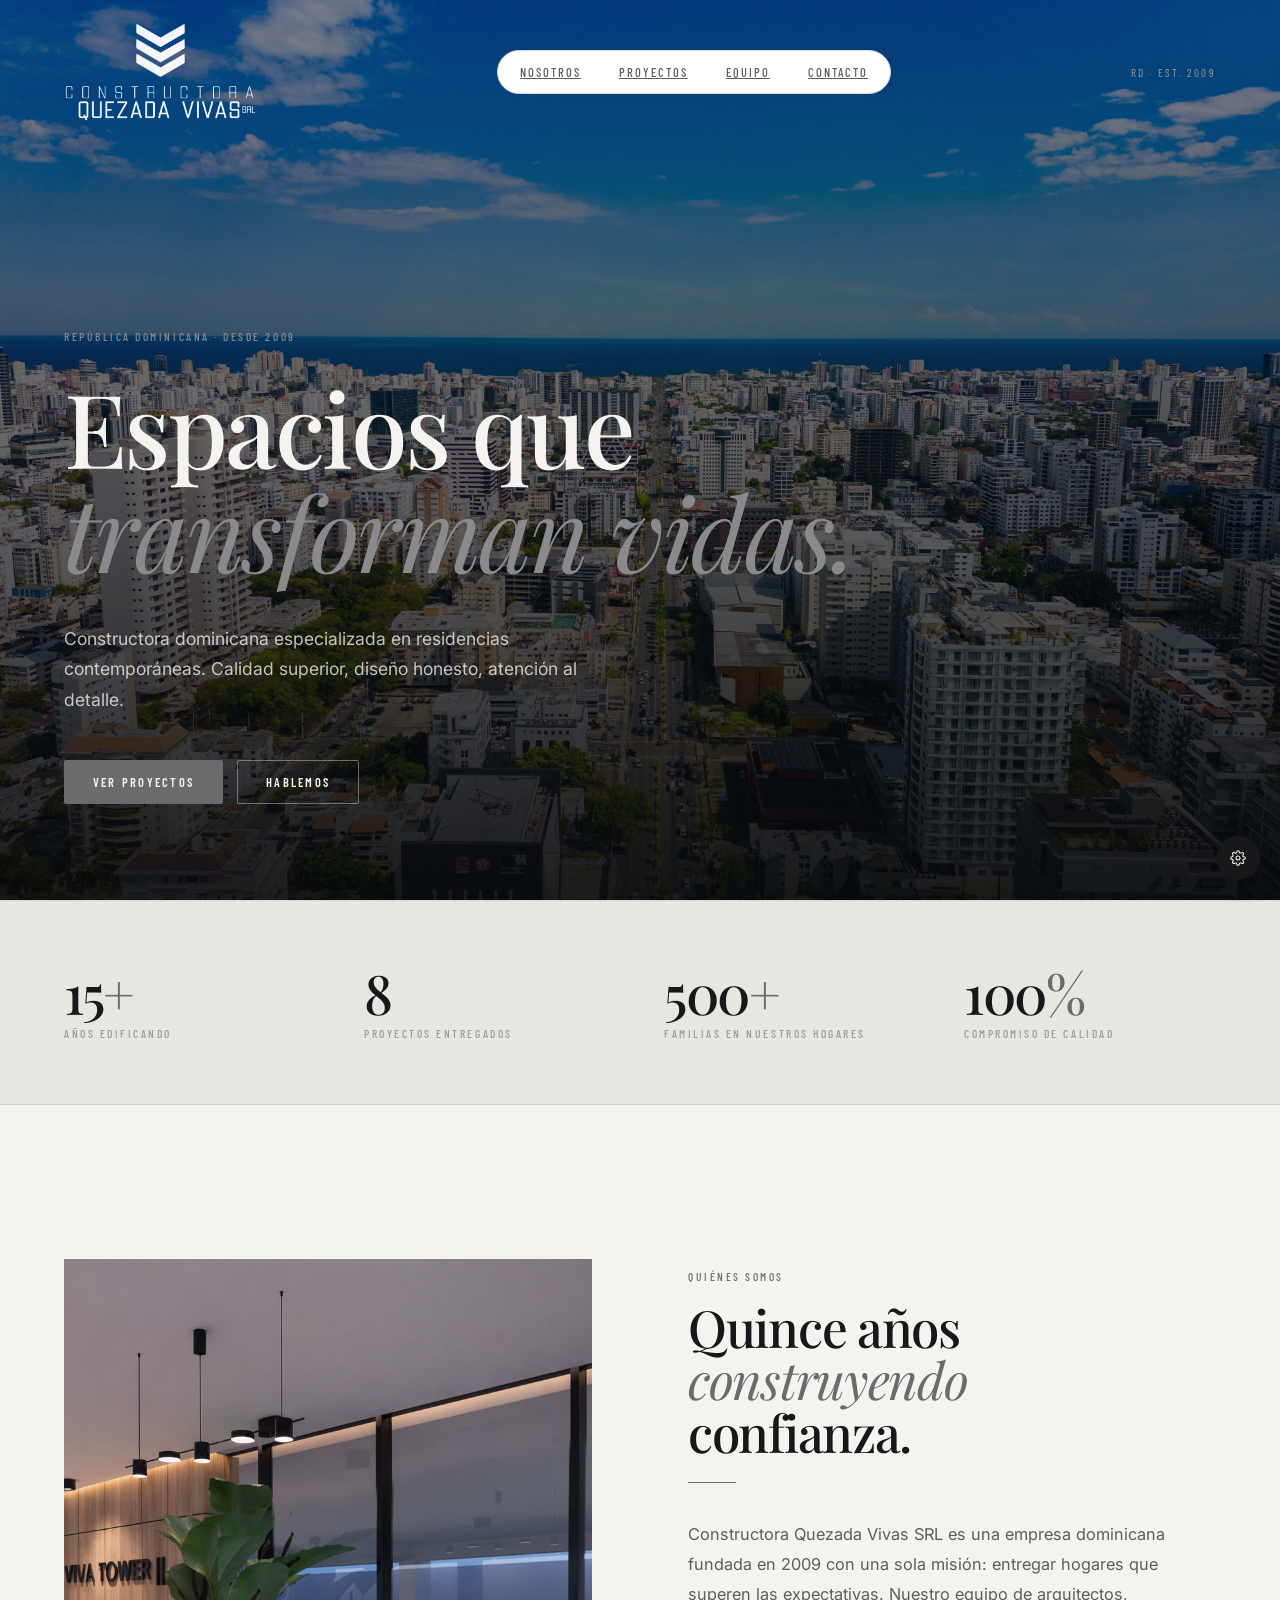
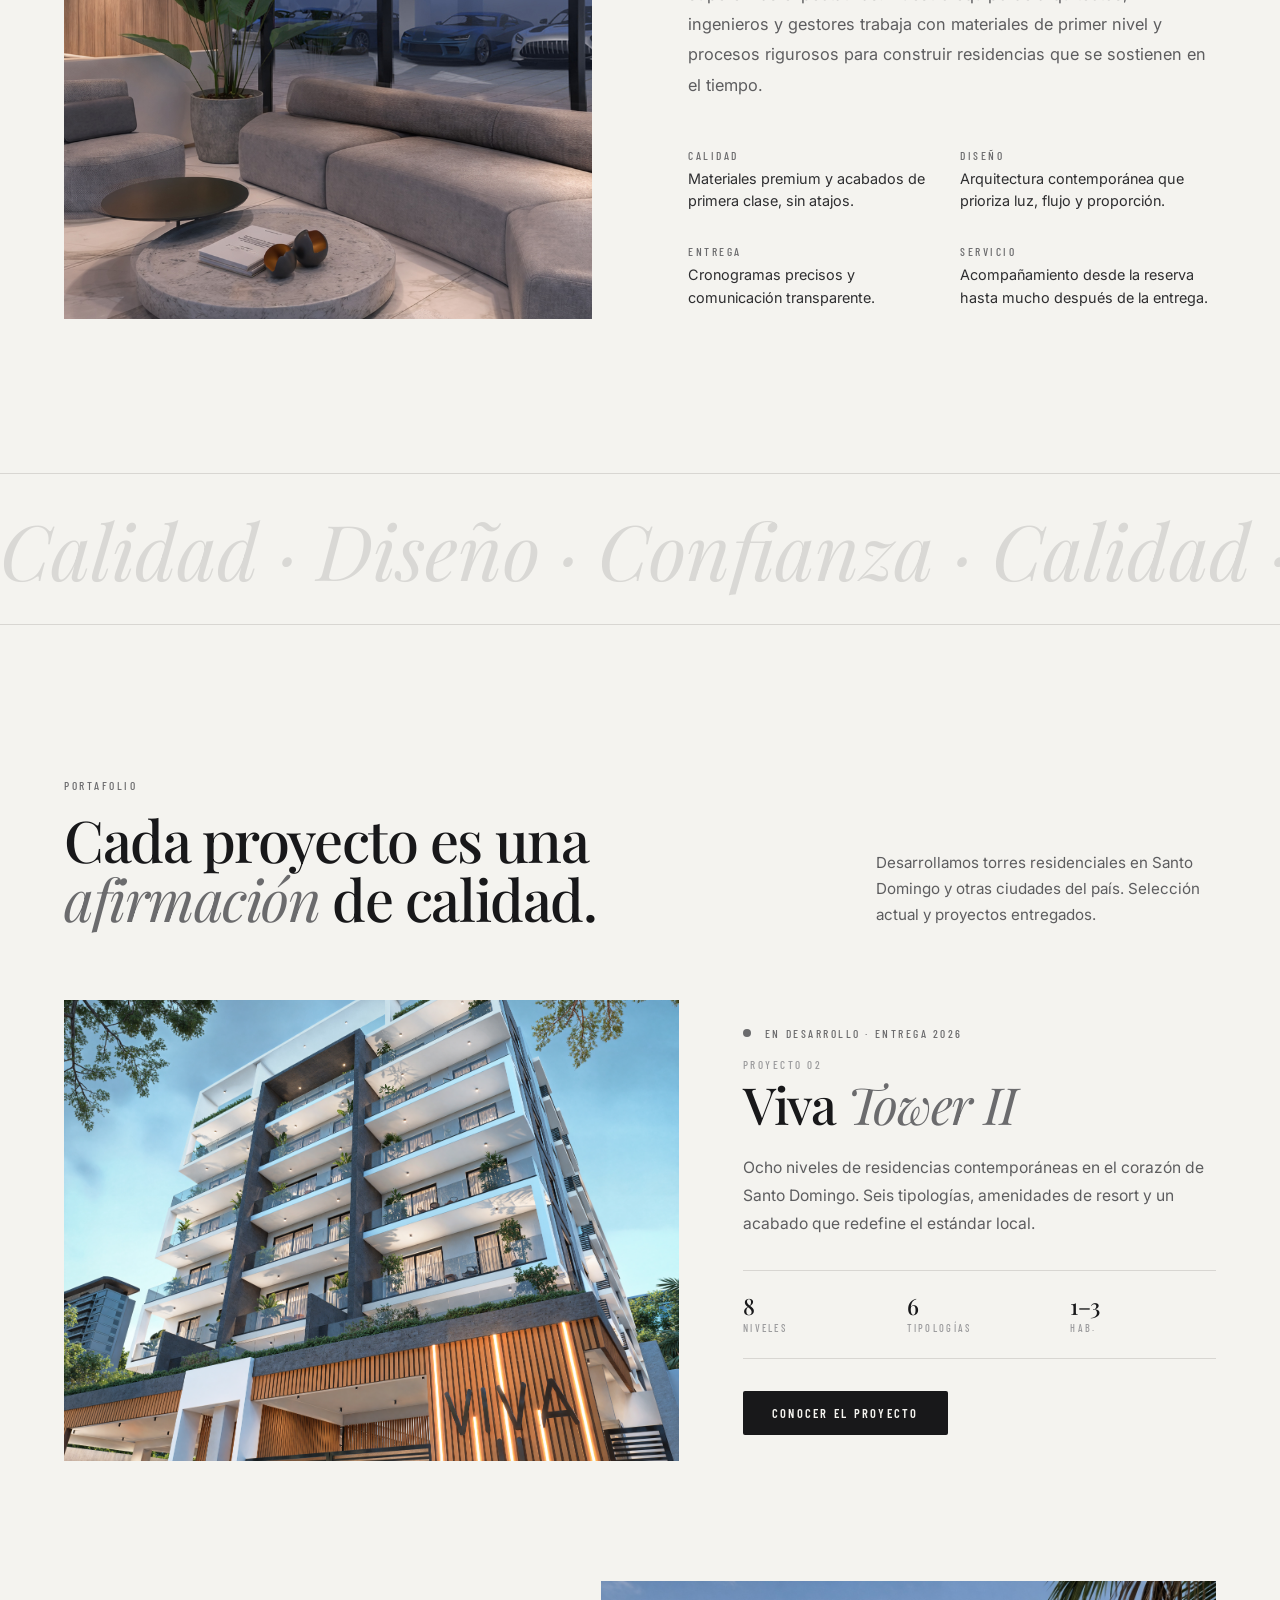
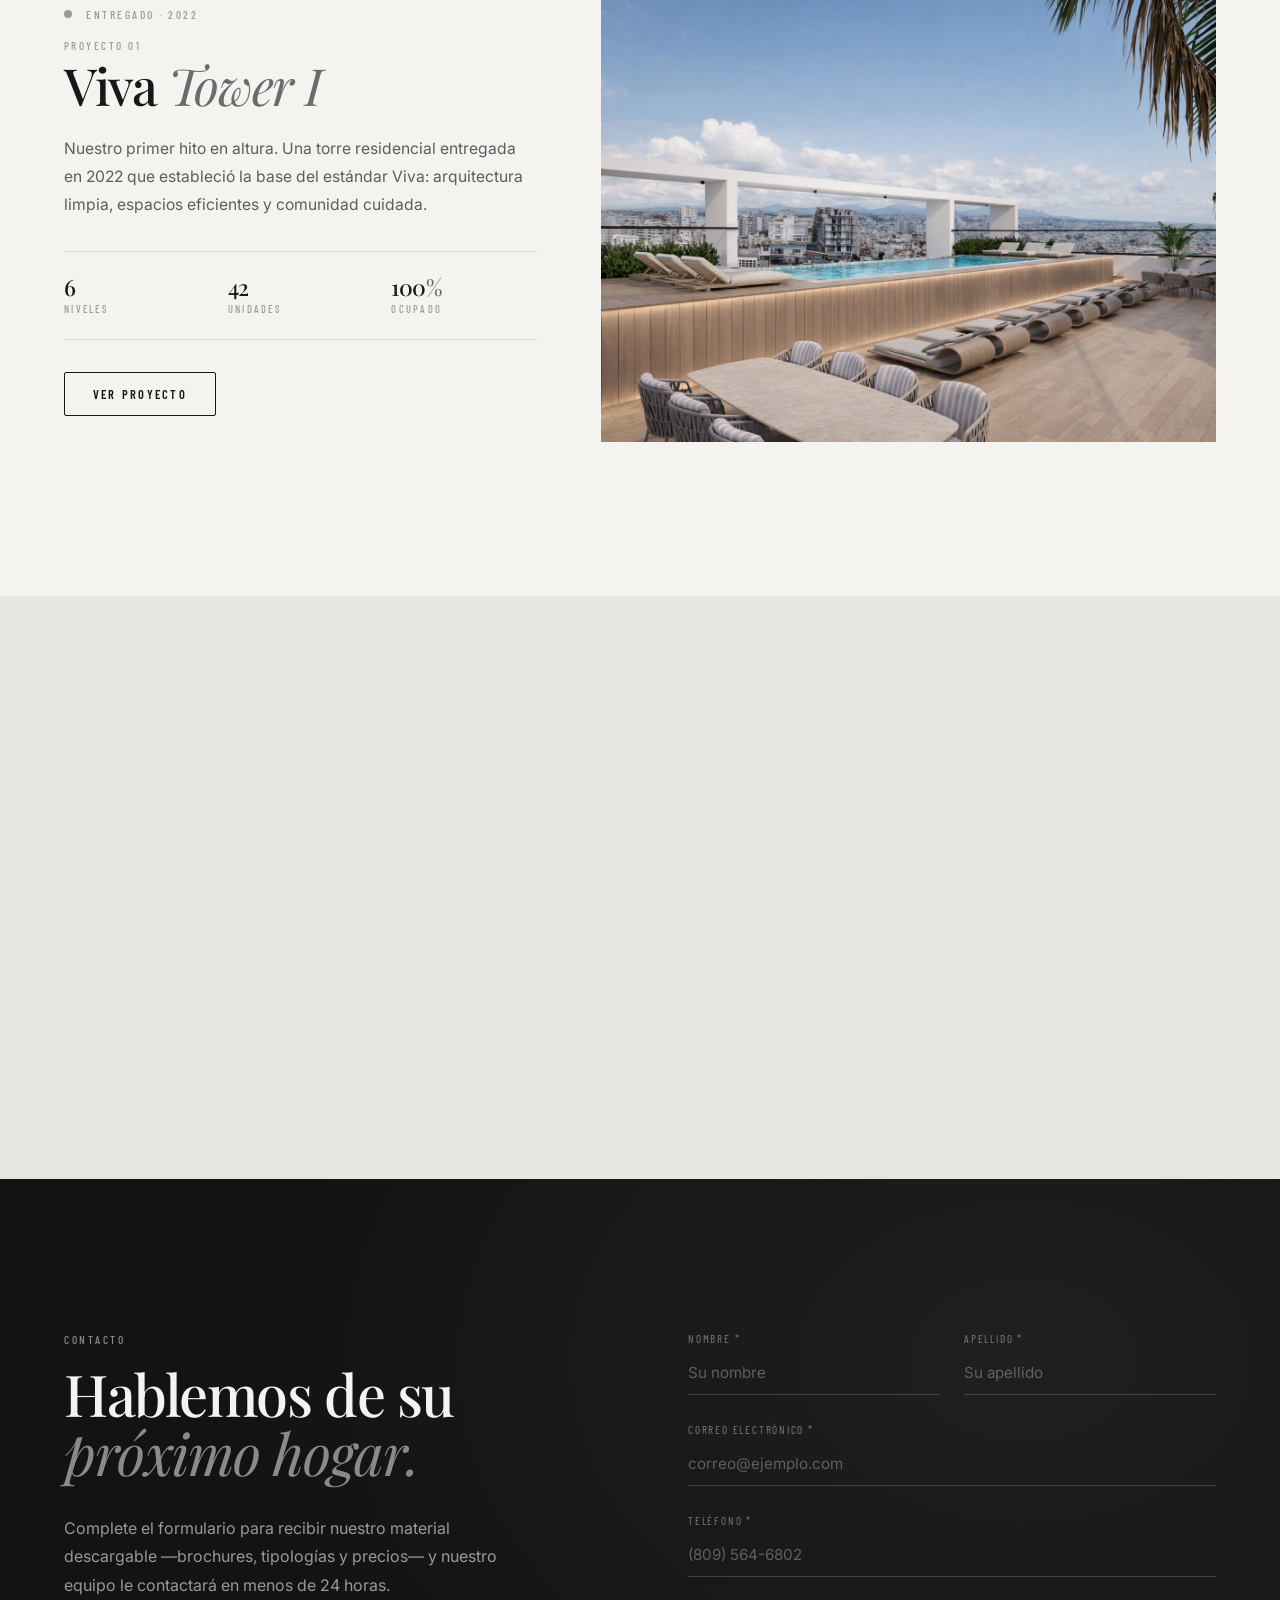
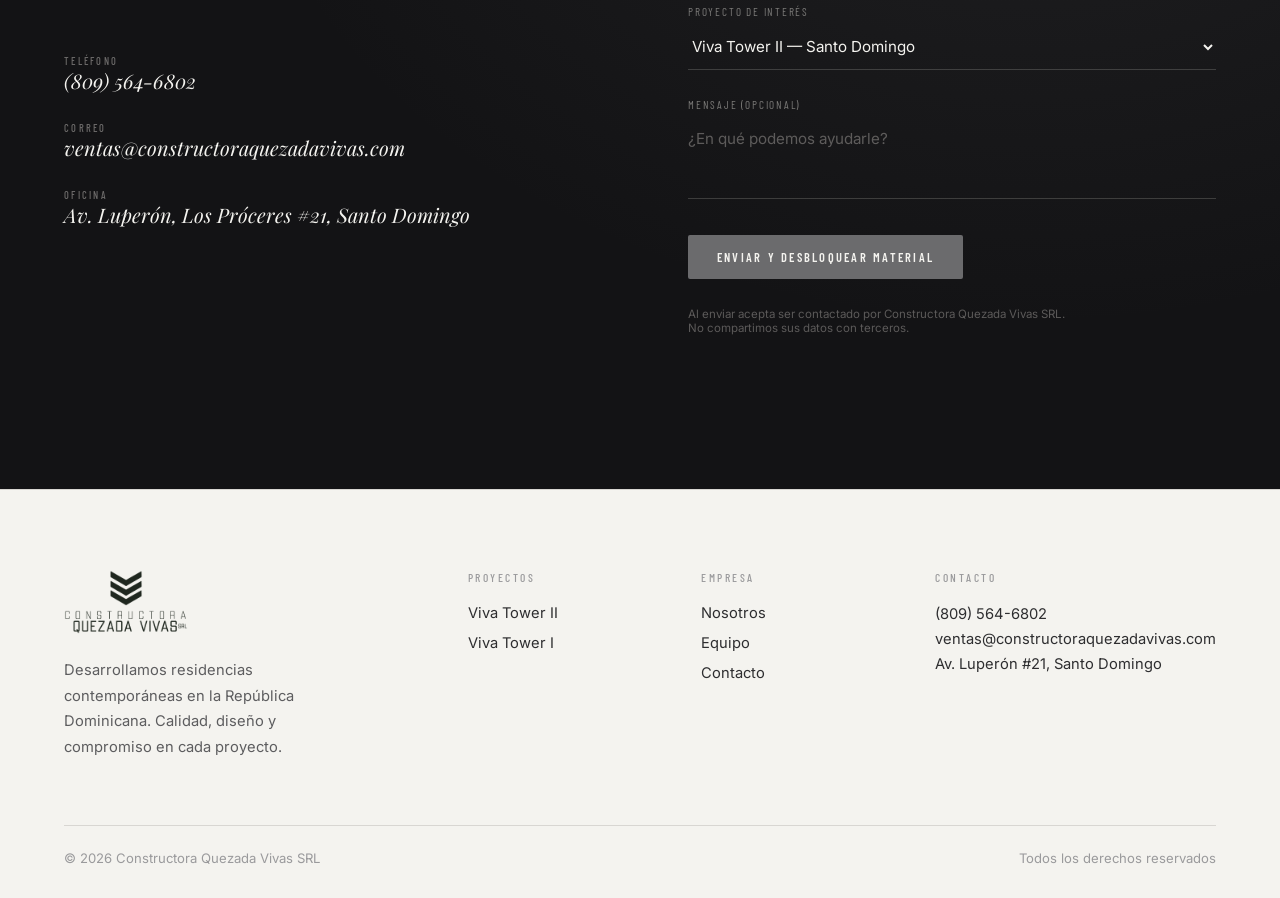
==== commit c0136bc0: "Add files via upload" ====
--- a/VivasQuezada (1)/index.html
+++ b/VivasQuezada (1)/index.html
@@ -1,5 +1,5 @@
 <!DOCTYPE html>
-<html lang="es" data-theme="light" data-palette="earth" data-hero="overlay" data-nav="classic" data-footer="editorial" data-teaser="editorial" data-anim="on">
+<html lang="es" data-theme="light" data-palette="mono" data-hero="overlay" data-nav="pill" data-footer="editorial" data-teaser="editorial" data-anim="on">
 <head>
   <meta charset="UTF-8">
   <meta name="viewport" content="width=device-width, initial-scale=1.0">
@@ -18,13 +18,13 @@
 <nav class="nav">
   <!-- Classic nav -->
   <div class="nav-row nav-classic">
-    <a href="index.html" aria-label="Constructora Quezada Vivas">
-      <img class="logo-img" src="brand_assets/perspectivasvivasii/Constructora VQ LOGO-02 (1).png" alt="Constructora Quezada Vivas">
+    <a href="index.html" class="logo-link" aria-label="Constructora Quezada Vivas">
+      <img class="logo-img" src="assets/logo-quezada-vivas.png" alt="Constructora Quezada Vivas">
     </a>
 
     <div class="hidden md:flex items-center" style="gap:36px">
+      <a class="nav-link" href="#nosotros" data-i18n-es="Nosotros" data-i18n-en="About">Nosotros</a>
       <a class="nav-link" href="#proyectos" data-i18n-es="Proyectos" data-i18n-en="Projects">Proyectos</a>
-      <a class="nav-link" href="#nosotros" data-i18n-es="Nosotros" data-i18n-en="About">Nosotros</a>
       <a class="nav-link" href="#equipo" data-i18n-es="Equipo" data-i18n-en="Team">Equipo</a>
       <a class="nav-link" href="#contacto" data-i18n-es="Contacto" data-i18n-en="Contact">Contacto</a>
       <a class="btn btn-outline" href="#contacto" style="padding:10px 22px" data-i18n-es="Reservar cita" data-i18n-en="Book a visit">Reservar cita</a>
@@ -37,22 +37,22 @@
 
   <!-- Pill nav -->
   <div class="nav-row nav-pill" style="display:none">
-    <a href="index.html" aria-label="Constructora Quezada Vivas">
-      <img class="logo-img" style="height:150px">
+    <a href="index.html" class="logo-link" aria-label="Constructora Quezada Vivas">
+      <img class="logo-img" src="assets/logo-quezada-vivas.png" alt="Constructora Quezada Vivas">
     </a>
     <div class="hidden md:flex items-center" style="gap:6px;padding:6px;border:1px solid var(--line);border-radius:999px;background:var(--surface)">
+      <a class="nav-link" href="#nosotros" style="padding:8px 16px;border-radius:999px" data-i18n-es="Nosotros" data-i18n-en="About">Nosotros</a>
       <a class="nav-link" href="#proyectos" style="padding:8px 16px;border-radius:999px" data-i18n-es="Proyectos" data-i18n-en="Projects">Proyectos</a>
-      <a class="nav-link" href="#nosotros" style="padding:8px 16px;border-radius:999px" data-i18n-es="Nosotros" data-i18n-en="About">Nosotros</a>
       <a class="nav-link" href="#equipo" style="padding:8px 16px;border-radius:999px" data-i18n-es="Equipo" data-i18n-en="Team">Equipo</a>
-      <a class="nav-link" href="#contacto" style="padding:8px 16px;border-radius:999px;background:var(--ink);color:var(--on-dark)" data-i18n-es="Contacto" data-i18n-en="Contact">Contacto</a>
+      <a class="nav-link" href="#contacto" style="padding:8px 16px;border-radius:999px" data-i18n-es="Contacto" data-i18n-en="Contact">Contacto</a>
     </div>
     <span style="font-family:'Barlow Condensed';text-transform:uppercase;letter-spacing:.2em;font-size:.7rem;color:var(--ink-mute)" class="hidden md:inline">RD · Est. 2009</span>
   </div>
 
   <!-- Mobile menu -->
   <div data-mobile-menu class="hidden md:hidden" style="margin-top:14px;padding:18px;border-top:1px solid var(--line);display:flex;flex-direction:column;gap:14px">
+    <a class="nav-link" href="#nosotros" data-i18n-es="Nosotros" data-i18n-en="About">Nosotros</a>
     <a class="nav-link" href="#proyectos" data-i18n-es="Proyectos" data-i18n-en="Projects">Proyectos</a>
-    <a class="nav-link" href="#nosotros" data-i18n-es="Nosotros" data-i18n-en="About">Nosotros</a>
     <a class="nav-link" href="#equipo" data-i18n-es="Equipo" data-i18n-en="Team">Equipo</a>
     <a class="nav-link" href="#contacto" data-i18n-es="Contacto" data-i18n-en="Contact">Contacto</a>
   </div>
@@ -81,7 +81,7 @@
 
   <div style="height:88vh;min-height:600px;padding:0 max(24px,5vw) 0 0;display:flex">
     <div class="img-wrap" style="width:100%;height:100%;border-radius:2px">
-      <img src="brand_assets/perspectivasvivasii/VISTA 2 -V3 - REDES SOCIALES.JPEG" alt="Viva Tower II — Santo Domingo">
+      <img src="assets/santo-domingo-skyline.jpg" alt="Vista aérea de Santo Domingo al atardecer">
     </div>
   </div>
 </section>
@@ -89,8 +89,8 @@
 
 <!-- ════════════════ HERO — VARIANT B: OVERLAY ════════════════ -->
 <section class="hero-overlay grain" style="display:none;position:relative;min-height:100vh;align-items:flex-end;overflow:hidden">
-  <img src="brand_assets/perspectivasvivasii/VISTA 2 -V3 - REDES SOCIALES.JPEG" alt="" style="position:absolute;inset:0;width:100%;height:100%;object-fit:cover">
-  <div style="position:absolute;inset:0;background:linear-gradient(to top,rgba(10,12,10,.85) 0%,rgba(10,12,10,.35) 50%,rgba(10,12,10,.1) 100%)"></div>
+  <img src="assets/santo-domingo-skyline.jpg" alt="Vista aérea de Santo Domingo al atardecer" style="position:absolute;inset:0;width:100%;height:100%;object-fit:cover">
+  <div style="position:absolute;inset:0;background:linear-gradient(to top,rgba(8,10,12,.92) 0%,rgba(8,10,12,.66) 42%,rgba(8,10,12,.42) 100%)"></div>
   <div style="position:relative;z-index:2;padding:0 max(24px,5vw) 96px;max-width:1320px;margin:0 auto;width:100%">
     <p class="eyebrow" style="color:var(--bronze-lt);margin-bottom:32px"><span data-i18n-es="República Dominicana · Desde 2009" data-i18n-en="Dominican Republic · Since 2009">República Dominicana · Desde 2009</span></p>
     <h1 class="display" style="font-size:clamp(3rem,8vw,7rem);color:var(--on-dark);margin-bottom:40px;max-width:1000px">
@@ -128,7 +128,7 @@
   </div>
   <div class="reveal on" style="height:72vh;min-height:520px;padding:0 max(24px,5vw)">
     <div class="img-wrap" style="height:100%">
-      <img src="brand_assets/perspectivasvivasii/VISTA 2 -V3 - REDES SOCIALES.JPEG" alt="Viva Tower II">
+      <img src="assets/santo-domingo-skyline.jpg" alt="Vista aérea de Santo Domingo al atardecer">
     </div>
   </div>
 </section>
@@ -339,9 +339,9 @@
 
 
 <!-- ════════════════ TEAM ════════════════ -->
-<section id="equipo" class="section bg-paper-2">
+<section id="equipo" class="section-tight bg-paper-2">
   <div class="container">
-    <header class="reveal" style="max-width:680px;margin-bottom:64px">
+    <header class="reveal" style="max-width:680px;margin-bottom:44px">
       <p class="eyebrow" data-i18n-es="El equipo" data-i18n-en="The team">El equipo</p>
       <h2 class="display bronze-rule" style="font-size:clamp(2.2rem,4.5vw,3.8rem);margin-top:18px">
         <span data-i18n-es="Personas detrás de" data-i18n-en="People behind">Personas detrás de</span><br>
@@ -352,44 +352,23 @@
       </p>
     </header>
 
-    <div class="stagger" style="display:grid;grid-template-columns:repeat(auto-fit,minmax(220px,1fr));gap:32px">
+    <div class="stagger team-grid" style="display:grid;grid-template-columns:repeat(3,1fr);gap:32px">
       <!-- Person 1 -->
-      <div class="reveal">
-        <div class="img-wrap" style="aspect-ratio:4/5;margin-bottom:18px;background:var(--sand)">
-          <div style="display:flex;align-items:center;justify-content:center;height:100%;font-family:'Playfair Display';font-style:italic;font-size:4rem;color:var(--bronze);background:linear-gradient(135deg,var(--paper-2),var(--sand))">RQ</div>
-        </div>
-        <p class="display" style="font-size:1.3rem">Ramón Quezada</p>
-        <p class="eyebrow" style="color:var(--bronze);margin-top:6px" data-i18n-es="Director General" data-i18n-en="Managing Director">Director General</p>
+      <div class="reveal" style="border-top:1px solid var(--line);padding-top:24px">
+        <p class="display" style="font-size:clamp(1.5rem,2vw,2rem);line-height:1.12">Juan Emilio Gutiérrez Quezada</p>
+        <p class="eyebrow" style="color:var(--bronze);margin-top:14px" data-i18n-es="Gerente General" data-i18n-en="General Manager">Gerente General</p>
       </div>
       <!-- Person 2 -->
-      <div class="reveal">
-        <div class="img-wrap" style="aspect-ratio:4/5;margin-bottom:18px">
-          <div style="display:flex;align-items:center;justify-content:center;height:100%;font-family:'Playfair Display';font-style:italic;font-size:4rem;color:var(--bronze);background:linear-gradient(135deg,var(--paper-2),var(--sand))">MV</div>
-        </div>
-        <p class="display" style="font-size:1.3rem">María Vivas</p>
-        <p class="eyebrow" style="color:var(--bronze);margin-top:6px" data-i18n-es="Directora de Operaciones" data-i18n-en="Operations Director">Directora de Operaciones</p>
+      <div class="reveal" style="border-top:1px solid var(--line);padding-top:24px">
+        <p class="display" style="font-size:clamp(1.5rem,2vw,2rem);line-height:1.12">Robert Gill</p>
+        <p class="eyebrow" style="color:var(--bronze);margin-top:14px" data-i18n-es="Arquitecto" data-i18n-en="Architect">Arquitecto</p>
       </div>
       <!-- Person 3 -->
-      <div class="reveal">
-        <div class="img-wrap" style="aspect-ratio:4/5;margin-bottom:18px">
-          <div style="display:flex;align-items:center;justify-content:center;height:100%;font-family:'Playfair Display';font-style:italic;font-size:4rem;color:var(--bronze);background:linear-gradient(135deg,var(--paper-2),var(--sand))">JA</div>
-        </div>
-        <p class="display" style="font-size:1.3rem">Joel Almonte</p>
-        <p class="eyebrow" style="color:var(--bronze);margin-top:6px" data-i18n-es="Arquitecto Principal" data-i18n-en="Lead Architect">Arquitecto Principal</p>
-      </div>
-      <!-- Person 4 -->
-      <div class="reveal">
-        <div class="img-wrap" style="aspect-ratio:4/5;margin-bottom:18px">
-          <div style="display:flex;align-items:center;justify-content:center;height:100%;font-family:'Playfair Display';font-style:italic;font-size:4rem;color:var(--bronze);background:linear-gradient(135deg,var(--paper-2),var(--sand))">CT</div>
-        </div>
-        <p class="display" style="font-size:1.3rem">Carla Tavárez</p>
-        <p class="eyebrow" style="color:var(--bronze);margin-top:6px" data-i18n-es="Ingeniera Civil" data-i18n-en="Civil Engineer">Ingeniera Civil</p>
-      </div>
-    </div>
-
-    <p class="reveal" style="margin-top:48px;color:var(--ink-mute);font-size:.85rem;text-align:center" data-i18n-es="(Reemplaza los avatares con fotos reales del equipo cuando estén disponibles.)" data-i18n-en="(Replace avatars with real team photos when available.)">
-      (Reemplaza los avatares con fotos reales del equipo cuando estén disponibles.)
-    </p>
+      <div class="reveal" style="border-top:1px solid var(--line);padding-top:24px">
+        <p class="display" style="font-size:clamp(1.5rem,2vw,2rem);line-height:1.12">Elizaul Tejada</p>
+        <p class="eyebrow" style="color:var(--bronze);margin-top:14px" data-i18n-es="Ingeniero" data-i18n-en="Engineer">Ingeniero</p>
+      </div>
+    </div>
   </div>
 </section>
 
@@ -405,59 +384,101 @@
         <span data-i18n-es="Hablemos de su" data-i18n-en="Let's talk about your">Hablemos de su</span><br>
         <em style="color:var(--bronze-lt)" data-i18n-es="próximo hogar." data-i18n-en="next home.">próximo hogar.</em>
       </h2>
-      <p style="margin-top:32px;color:rgba(245,241,234,.6);line-height:1.78;font-size:1rem;max-width:440px" data-i18n-es="Nuestro equipo le acompañará desde la consulta inicial hasta la entrega de llaves. Le respondemos en menos de 24 horas." data-i18n-en="Our team will support you from the first call through key handover. We respond within 24 hours.">
-        Nuestro equipo le acompañará desde la consulta inicial hasta la entrega de llaves. Le respondemos en menos de 24 horas.
+      <p style="margin-top:32px;color:rgba(245,241,234,.6);line-height:1.78;font-size:1rem;max-width:440px" data-i18n-es="Complete el formulario para recibir nuestro material descargable —brochures, tipologías y precios— y nuestro equipo le contactará en menos de 24 horas." data-i18n-en="Fill in the form to unlock our downloadable material —brochures, floor plans and pricing— and our team will reach out within 24 hours.">
+        Complete el formulario para recibir nuestro material descargable —brochures, tipologías y precios— y nuestro equipo le contactará en menos de 24 horas.
       </p>
 
       <div style="margin-top:56px;display:flex;flex-direction:column;gap:28px">
         <div>
           <p class="eyebrow" style="color:rgba(245,241,234,.4);font-size:.65rem" data-i18n-es="Teléfono" data-i18n-en="Phone">Teléfono</p>
-          <a href="tel:+18090000000" style="color:var(--on-dark);font-family:'Playfair Display';font-size:1.25rem;font-style:italic;text-decoration:none">+1 (809) 000-0000</a>
+          <a href="tel:+18095646802" style="color:var(--on-dark);font-family:'Playfair Display';font-size:1.25rem;font-style:italic;text-decoration:none">(809) 564-6802</a>
         </div>
         <div>
           <p class="eyebrow" style="color:rgba(245,241,234,.4);font-size:.65rem" data-i18n-es="Correo" data-i18n-en="Email">Correo</p>
-          <a href="mailto:info@constructoraqv.com" style="color:var(--on-dark);font-family:'Playfair Display';font-size:1.25rem;font-style:italic;text-decoration:none">info@constructoraqv.com</a>
+          <a href="mailto:ventas@constructoraquezadavivas.com" style="color:var(--on-dark);font-family:'Playfair Display';font-size:1.25rem;font-style:italic;text-decoration:none">ventas@constructoraquezadavivas.com</a>
         </div>
         <div>
           <p class="eyebrow" style="color:rgba(245,241,234,.4);font-size:.65rem" data-i18n-es="Oficina" data-i18n-en="Office">Oficina</p>
-          <p style="color:var(--on-dark);font-family:'Playfair Display';font-size:1.25rem;font-style:italic">Santo Domingo, República Dominicana</p>
-        </div>
-      </div>
-    </div>
-
-    <form class="reveal" onsubmit="return false" style="display:flex;flex-direction:column;gap:28px">
+          <p style="color:var(--on-dark);font-family:'Playfair Display';font-size:1.25rem;font-style:italic">Av. Luperón, Los Próceres #21, Santo Domingo</p>
+        </div>
+      </div>
+    </div>
+
+    <div class="reveal" style="position:relative">
+    <form id="lead-form" novalidate style="display:flex;flex-direction:column;gap:28px">
       <div style="display:grid;grid-template-columns:1fr 1fr;gap:24px">
         <div>
-          <label class="field-label" style="color:rgba(245,241,234,.45)" data-i18n-es="Nombre" data-i18n-en="First name">Nombre</label>
-          <input type="text" class="field field-dark" placeholder="Su nombre" data-i18n-placeholder-es="Su nombre" data-i18n-placeholder-en="Your name">
-        </div>
-        <div>
-          <label class="field-label" style="color:rgba(245,241,234,.45)" data-i18n-es="Apellido" data-i18n-en="Last name">Apellido</label>
-          <input type="text" class="field field-dark" placeholder="Su apellido" data-i18n-placeholder-es="Su apellido" data-i18n-placeholder-en="Your surname">
+          <label class="field-label" style="color:rgba(245,241,234,.45)" data-i18n-es="Nombre *" data-i18n-en="First name *">Nombre *</label>
+          <input type="text" name="nombre" required class="field field-dark" placeholder="Su nombre" data-i18n-placeholder-es="Su nombre" data-i18n-placeholder-en="Your name">
+        </div>
+        <div>
+          <label class="field-label" style="color:rgba(245,241,234,.45)" data-i18n-es="Apellido *" data-i18n-en="Last name *">Apellido *</label>
+          <input type="text" name="apellido" required class="field field-dark" placeholder="Su apellido" data-i18n-placeholder-es="Su apellido" data-i18n-placeholder-en="Your surname">
         </div>
       </div>
       <div>
-        <label class="field-label" style="color:rgba(245,241,234,.45)" data-i18n-es="Correo electrónico" data-i18n-en="Email">Correo electrónico</label>
-        <input type="email" class="field field-dark" placeholder="correo@ejemplo.com" data-i18n-placeholder-es="correo@ejemplo.com" data-i18n-placeholder-en="email@example.com">
+        <label class="field-label" style="color:rgba(245,241,234,.45)" data-i18n-es="Correo electrónico *" data-i18n-en="Email *">Correo electrónico *</label>
+        <input type="email" name="correo" required class="field field-dark" placeholder="correo@ejemplo.com" data-i18n-placeholder-es="correo@ejemplo.com" data-i18n-placeholder-en="email@example.com">
       </div>
       <div>
-        <label class="field-label" style="color:rgba(245,241,234,.45)" data-i18n-es="Teléfono" data-i18n-en="Phone">Teléfono</label>
-        <input type="tel" class="field field-dark" placeholder="+1 (809) 000-0000">
+        <label class="field-label" style="color:rgba(245,241,234,.45)" data-i18n-es="Teléfono *" data-i18n-en="Phone *">Teléfono *</label>
+        <input type="tel" name="telefono" required class="field field-dark" placeholder="(809) 564-6802">
       </div>
       <div>
         <label class="field-label" style="color:rgba(245,241,234,.45)" data-i18n-es="Proyecto de interés" data-i18n-en="Project of interest">Proyecto de interés</label>
-        <select class="field field-dark" style="background:transparent;color:var(--on-dark)">
+        <select name="proyecto" class="field field-dark" style="background:transparent;color:var(--on-dark)">
           <option style="background:var(--dark-2);color:var(--on-dark)" data-i18n-es="Viva Tower II — Santo Domingo" data-i18n-en="Viva Tower II — Santo Domingo">Viva Tower II — Santo Domingo</option>
           <option style="background:var(--dark-2);color:var(--on-dark)" data-i18n-es="Viva Tower I — Entregado" data-i18n-en="Viva Tower I — Delivered">Viva Tower I — Entregado</option>
           <option style="background:var(--dark-2);color:var(--on-dark)" data-i18n-es="Proyectos futuros" data-i18n-en="Future projects">Proyectos futuros</option>
         </select>
       </div>
       <div>
-        <label class="field-label" style="color:rgba(245,241,234,.45)" data-i18n-es="Mensaje" data-i18n-en="Message">Mensaje</label>
-        <textarea rows="3" class="field field-dark" placeholder="¿En qué podemos ayudarle?" style="resize:none" data-i18n-placeholder-es="¿En qué podemos ayudarle?" data-i18n-placeholder-en="How can we help?"></textarea>
-      </div>
-      <button type="submit" class="btn btn-bronze" style="align-self:flex-start;margin-top:12px" data-i18n-es="Enviar solicitud" data-i18n-en="Send request">Enviar solicitud</button>
+        <label class="field-label" style="color:rgba(245,241,234,.45)" data-i18n-es="Mensaje (opcional)" data-i18n-en="Message (optional)">Mensaje (opcional)</label>
+        <textarea rows="3" name="mensaje" class="field field-dark" placeholder="¿En qué podemos ayudarle?" style="resize:none" data-i18n-placeholder-es="¿En qué podemos ayudarle?" data-i18n-placeholder-en="How can we help?"></textarea>
+      </div>
+      <p id="lead-error" style="display:none;color:#e9a48b;font-size:.82rem;margin:0" data-i18n-es="Por favor complete los campos obligatorios (*)." data-i18n-en="Please complete the required fields (*).">Por favor complete los campos obligatorios (*).</p>
+      <button type="submit" class="btn btn-bronze" style="align-self:flex-start;margin-top:4px" data-i18n-es="Enviar y desbloquear material" data-i18n-en="Submit & unlock material">Enviar y desbloquear material</button>
+      <p style="color:rgba(245,241,234,.32);font-size:.72rem;margin:0;max-width:380px" data-i18n-es="Al enviar acepta ser contactado por Constructora Quezada Vivas SRL. No compartimos sus datos con terceros." data-i18n-en="By submitting you agree to be contacted by Constructora Quezada Vivas SRL. We never share your data with third parties.">Al enviar acepta ser contactado por Constructora Quezada Vivas SRL. No compartimos sus datos con terceros.</p>
     </form>
+
+    <!-- Unlocked after form submit -->
+    <div id="lead-success" style="display:none">
+      <div style="display:flex;align-items:center;gap:12px;margin-bottom:8px">
+        <span style="width:8px;height:8px;background:var(--bronze-lt);border-radius:999px"></span>
+        <span class="eyebrow" style="color:var(--bronze-lt)" data-i18n-es="Material desbloqueado" data-i18n-en="Material unlocked">Material desbloqueado</span>
+      </div>
+      <h3 class="display" style="font-size:clamp(1.8rem,3.2vw,2.6rem);color:var(--on-dark);margin-bottom:16px">
+        <span data-i18n-es="Gracias," data-i18n-en="Thank you,">Gracias,</span> <em id="lead-name" style="color:var(--bronze-lt)"></em>.
+      </h3>
+      <p style="color:rgba(245,241,234,.6);line-height:1.75;font-size:.98rem;max-width:420px;margin-bottom:36px" data-i18n-es="Descargue los documentos a continuación. También enviamos una copia a su correo y nuestro equipo le contactará pronto." data-i18n-en="Download the documents below. We've also sent a copy to your email and our team will be in touch shortly.">
+        Descargue los documentos a continuación. También enviamos una copia a su correo y nuestro equipo le contactará pronto.
+      </p>
+      <div style="display:flex;flex-direction:column;gap:14px">
+        <a class="dl-item" href="downloads/Brochure-Constructora-Quezada-Vivas.pdf" download>
+          <span class="dl-meta">
+            <span class="dl-name" data-i18n-es="Brochure corporativo" data-i18n-en="Corporate brochure">Brochure corporativo</span>
+            <span class="dl-sub">PDF</span>
+          </span>
+          <span class="dl-icon" aria-hidden="true">↓</span>
+        </a>
+        <a class="dl-item" href="downloads/Viva-Tower-II-Tipologias.pdf" download>
+          <span class="dl-meta">
+            <span class="dl-name" data-i18n-es="Viva Tower II — Tipologías & planos" data-i18n-en="Viva Tower II — Floor plans">Viva Tower II — Tipologías & planos</span>
+            <span class="dl-sub">PDF</span>
+          </span>
+          <span class="dl-icon" aria-hidden="true">↓</span>
+        </a>
+        <a class="dl-item" href="downloads/Viva-Tower-II-Lista-de-Precios.pdf" download>
+          <span class="dl-meta">
+            <span class="dl-name" data-i18n-es="Lista de precios" data-i18n-en="Price list">Lista de precios</span>
+            <span class="dl-sub">PDF</span>
+          </span>
+          <span class="dl-icon" aria-hidden="true">↓</span>
+        </a>
+      </div>
+      <p style="color:rgba(245,241,234,.32);font-size:.72rem;margin-top:20px" data-i18n-es="¿Algún documento no abre todavía? Lo estamos finalizando y se lo haremos llegar por correo." data-i18n-en="A document not opening yet? We're finalising it and will email it to you.">¿Algún documento no abre todavía? Lo estamos finalizando y se lo haremos llegar por correo.</p>
+    </div>
+    </div>
 
   </div>
 </section>
@@ -469,7 +490,7 @@
   <!-- Variant A: Editorial -->
   <div class="foot-editorial container" style="display:grid;grid-template-columns:2fr 1fr 1fr 1fr;gap:64px;padding:80px max(24px,5vw) 32px">
     <div>
-      <img class="logo-img" src="brand_assets/perspectivasvivasii/Constructora VQ LOGO-02 (1).png" alt="Constructora Quezada Vivas" style="height:36px;margin-bottom:24px">
+      <img class="logo-img" src="assets/logo-quezada-vivas.png" alt="Constructora Quezada Vivas" style="height:64px;width:auto;margin-bottom:24px">
       <p style="color:var(--ink-soft);line-height:1.75;max-width:300px;font-size:.92rem" data-i18n-es="Desarrollamos residencias contemporáneas en la República Dominicana. Calidad, diseño y compromiso en cada proyecto." data-i18n-en="We develop contemporary residences across the Dominican Republic. Quality, design and commitment in every project.">
         Desarrollamos residencias contemporáneas en la República Dominicana. Calidad, diseño y compromiso en cada proyecto.
       </p>
@@ -492,9 +513,9 @@
     <div>
       <p class="eyebrow" style="color:var(--ink-mute);margin-bottom:18px" data-i18n-es="Contacto" data-i18n-en="Contact">Contacto</p>
       <p style="color:var(--ink-2);font-size:.92rem;line-height:1.7">
-        +1 (809) 000-0000<br>
-        info@constructoraqv.com<br>
-        Santo Domingo, RD
+        (809) 564-6802<br>
+        ventas@constructoraquezadavivas.com<br>
+        Av. Luperón #21, Santo Domingo
       </p>
     </div>
     <div style="grid-column:1/-1;border-top:1px solid var(--line);padding-top:24px;display:flex;justify-content:space-between;color:var(--ink-mute);font-size:.82rem;flex-wrap:wrap;gap:12px">
@@ -505,7 +526,7 @@
 
   <!-- Variant B: Minimal -->
   <div class="foot-minimal container" style="display:none;justify-content:space-between;align-items:center;padding:32px max(24px,5vw);flex-wrap:wrap;gap:16px">
-    <img class="logo-img" src="brand_assets/perspectivasvivasii/Constructora VQ LOGO-02 (1).png" alt="Constructora Quezada Vivas" style="height:28px">
+    <img class="logo-img" src="assets/logo-quezada-vivas.png" alt="Constructora Quezada Vivas" style="height:44px;width:auto">
     <div style="display:flex;gap:24px;flex-wrap:wrap">
       <a href="viva-tower-ii.html" style="color:var(--ink-2);text-decoration:none;font-size:.85rem">Viva Tower II</a>
       <a href="viva-tower-i.html" style="color:var(--ink-2);text-decoration:none;font-size:.85rem">Viva Tower I</a>
@@ -523,9 +544,9 @@
         <em data-i18n-es="Construimos" data-i18n-en="We build">Construimos</em> <span data-i18n-es="para que las" data-i18n-en="so families">para que las</span><br><span data-i18n-es="familias vivan." data-i18n-en="can live.">familias vivan.</span>
       </p>
       <div style="margin-top:64px;display:flex;justify-content:center;gap:32px;flex-wrap:wrap;color:var(--ink-mute);font-size:.85rem">
-        <span>+1 (809) 000-0000</span>
-        <span>info@constructoraqv.com</span>
-        <span>Santo Domingo, RD</span>
+        <span>(809) 564-6802</span>
+        <span>ventas@constructoraquezadavivas.com</span>
+        <span>Av. Luperón #21, Santo Domingo</span>
       </div>
       <div style="margin-top:48px;padding-top:24px;border-top:1px solid var(--line);color:var(--ink-mute);font-size:.78rem">© 2026 Constructora Quezada Vivas SRL</div>
     </div>
--- a/VivasQuezada (1)/assets/site.css
+++ b/VivasQuezada (1)/assets/site.css
@@ -296,6 +296,7 @@
   color: var(--ink-soft);
   transition: color 0.2s ease;
   position: relative;
+  white-space: nowrap;
 }
 .nav-link:hover { color: var(--ink); }
 .nav-link.active { color: var(--ink); }
@@ -307,20 +308,48 @@
   height: 1px;
   background: var(--bronze);
 }
+/* Pill nav: active becomes a solid pill, no underline */
+[data-nav="pill"] .nav-pill .nav-link.active,
+[data-nav="pill"] .nav-pill .nav-link.active:hover {
+  background: var(--ink);
+  color: var(--on-dark);
+}
+[data-nav="pill"] .nav-pill .nav-link.active::after { display: none; }
 
 /* Logo treatment — invert based on theme */
 .logo-img {
-  height: 168px;
+  height: 100px;
   width: auto;
   transition: filter 0.4s ease, height 0.3s ease;
 }
-.nav.solid .logo-img { height: 144px; }
+.nav.solid .logo-img { height: 78px; }
 @media (max-width: 767.98px) {
-  .logo-img { height: 132px; }
-  .nav.solid .logo-img { height: 120px; }
+  .logo-img { height: 70px; }
+  .nav.solid .logo-img { height: 58px; }
 }
 [data-theme="light"] .logo-img { filter: brightness(0) saturate(100%) invert(15%) sepia(8%) saturate(900%) hue-rotate(70deg) brightness(95%); }
 [data-theme="dark"]  .logo-img { filter: brightness(0) invert(1) opacity(0.95); }
+/* Over the full-bleed overlay hero, keep the logo legible (light) until the nav goes solid */
+[data-theme="light"][data-hero="overlay"] .nav:not(.solid) .logo-img { filter: brightness(0) invert(1) opacity(0.95); }
+
+/* Download items (unlocked after lead form) */
+.dl-item {
+  display: flex;
+  align-items: center;
+  justify-content: space-between;
+  gap: 16px;
+  padding: 17px 22px;
+  border: 1px solid rgba(245,241,234,0.18);
+  border-radius: 3px;
+  text-decoration: none;
+  background: rgba(245,241,234,0.02);
+  transition: border-color 0.25s ease, background 0.25s ease, transform 0.2s ease;
+}
+.dl-item:hover { border-color: var(--bronze-lt); background: rgba(245,241,234,0.06); transform: translateX(2px); }
+.dl-meta { display: flex; flex-direction: column; gap: 3px; }
+.dl-name { font-family: 'Inter', sans-serif; font-size: 0.96rem; color: var(--on-dark); }
+.dl-sub { font-family: 'Barlow Condensed', sans-serif; text-transform: uppercase; letter-spacing: 0.18em; font-size: 0.62rem; color: rgba(245,241,234,0.4); }
+.dl-icon { font-size: 1.2rem; color: var(--bronze-lt); flex-shrink: 0; }
 
 /* ─── CARDS / SURFACES ─── */
 .card {
@@ -647,8 +676,14 @@
 
   .teaser-card { grid-template-columns: 1fr !important; }
 
+  .team-grid { grid-template-columns: 1fr 1fr !important; }
+
   .marquee { font-size: 2.4rem; }
   .display { line-height: 1.05; }
+}
+
+@media (max-width: 560px) {
+  .team-grid { grid-template-columns: 1fr !important; }
 }
 
 /* Selection */
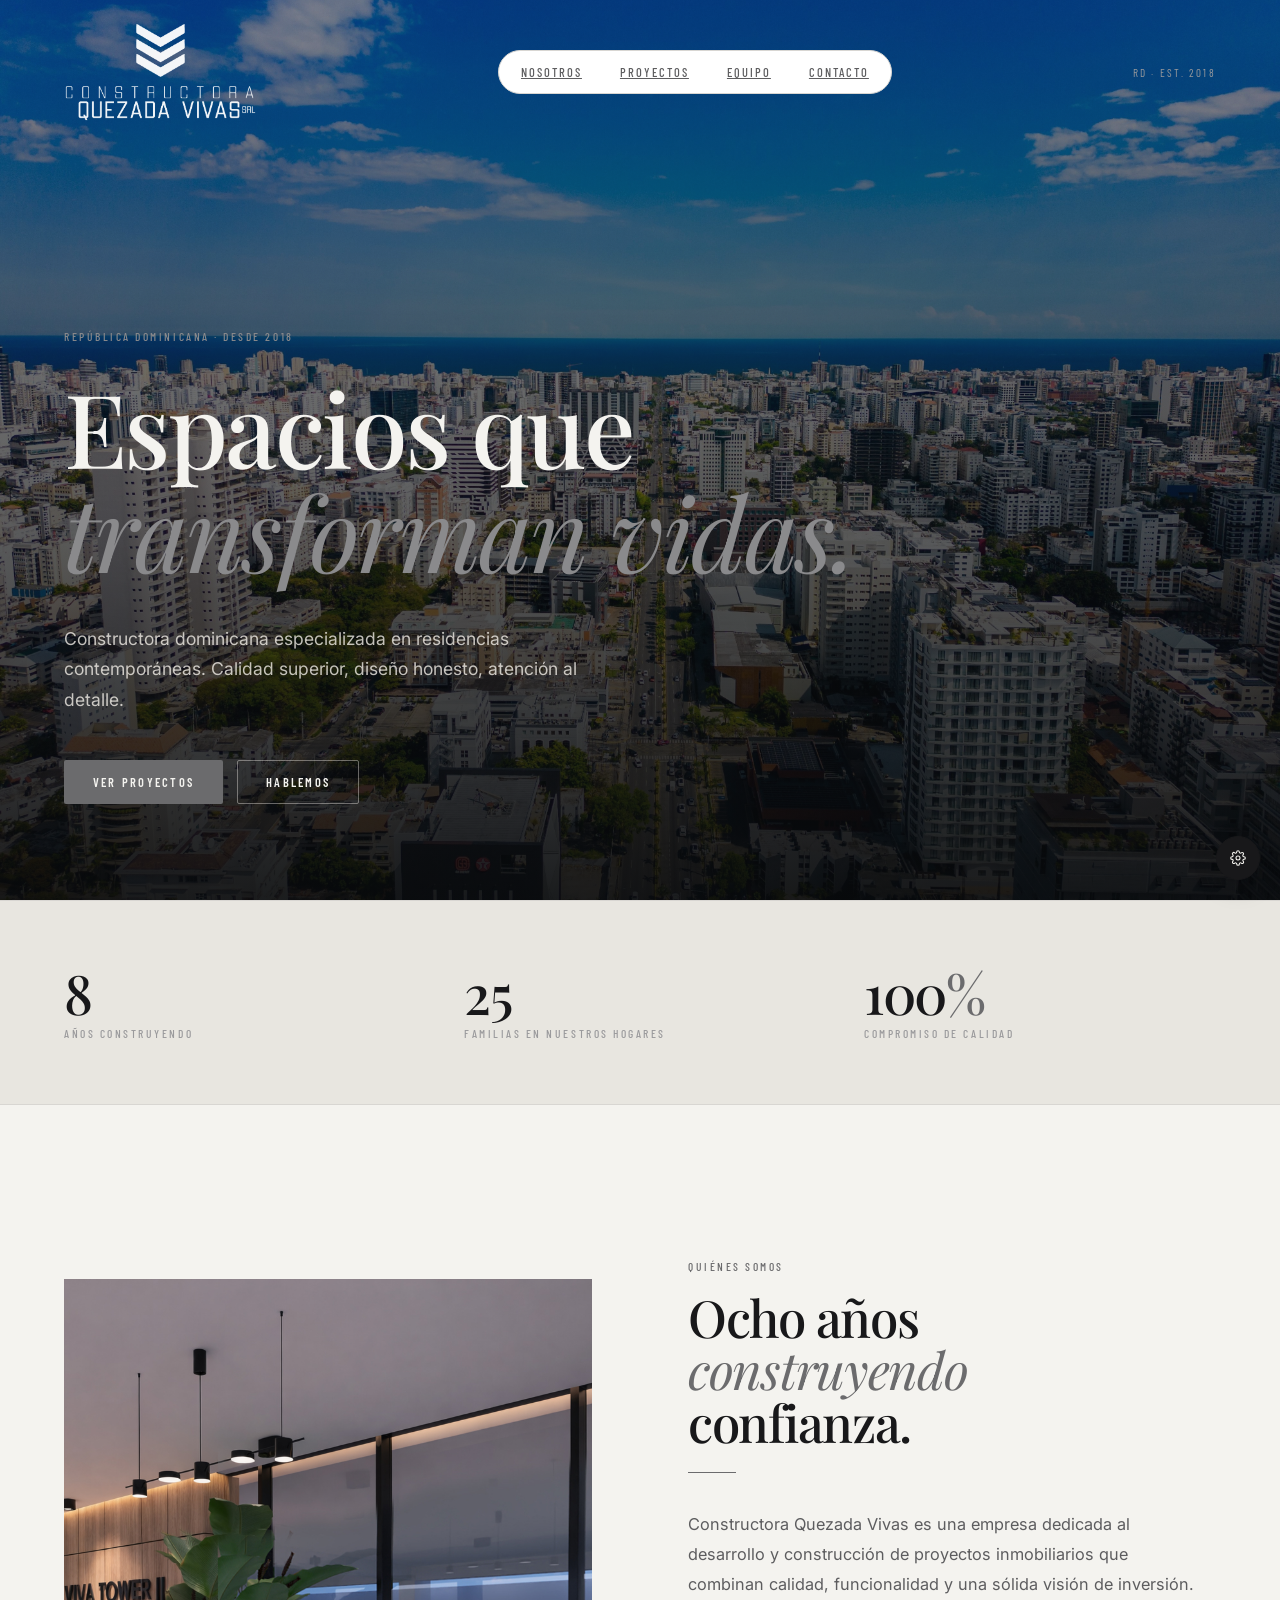
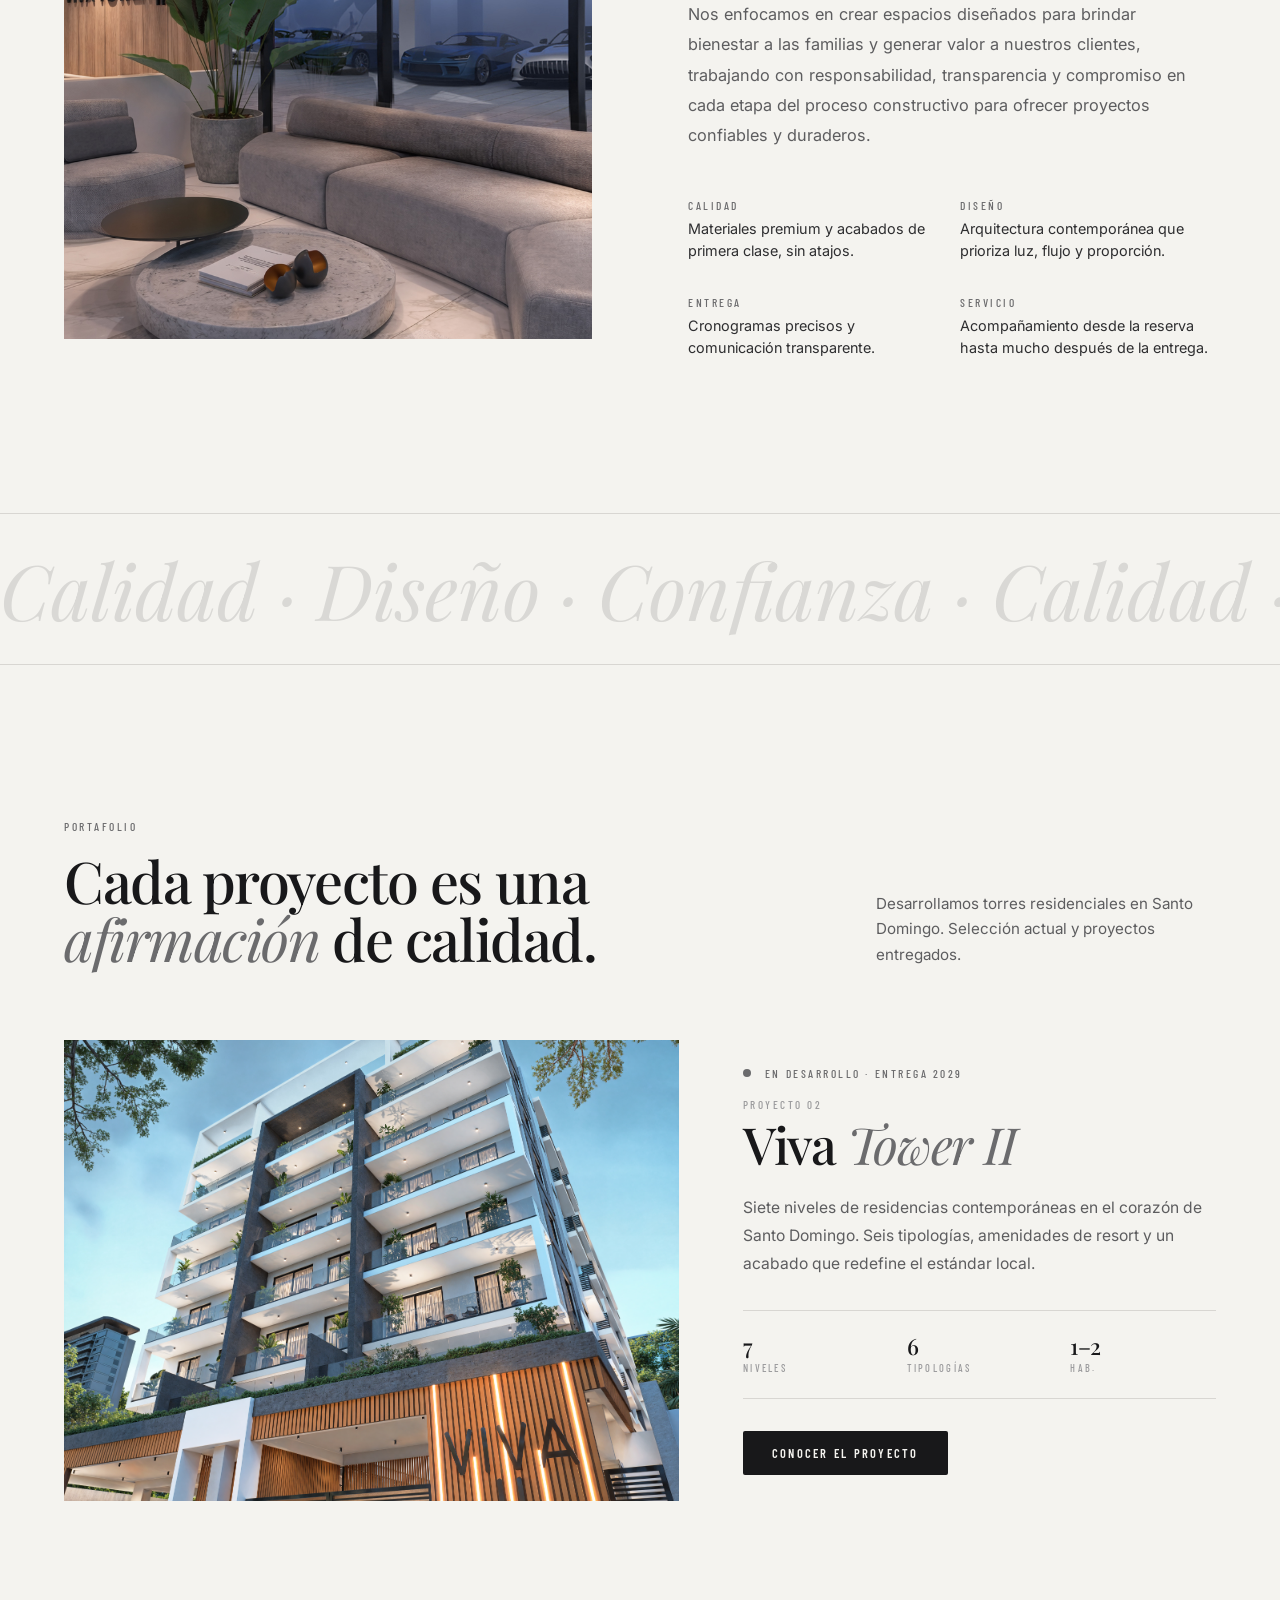
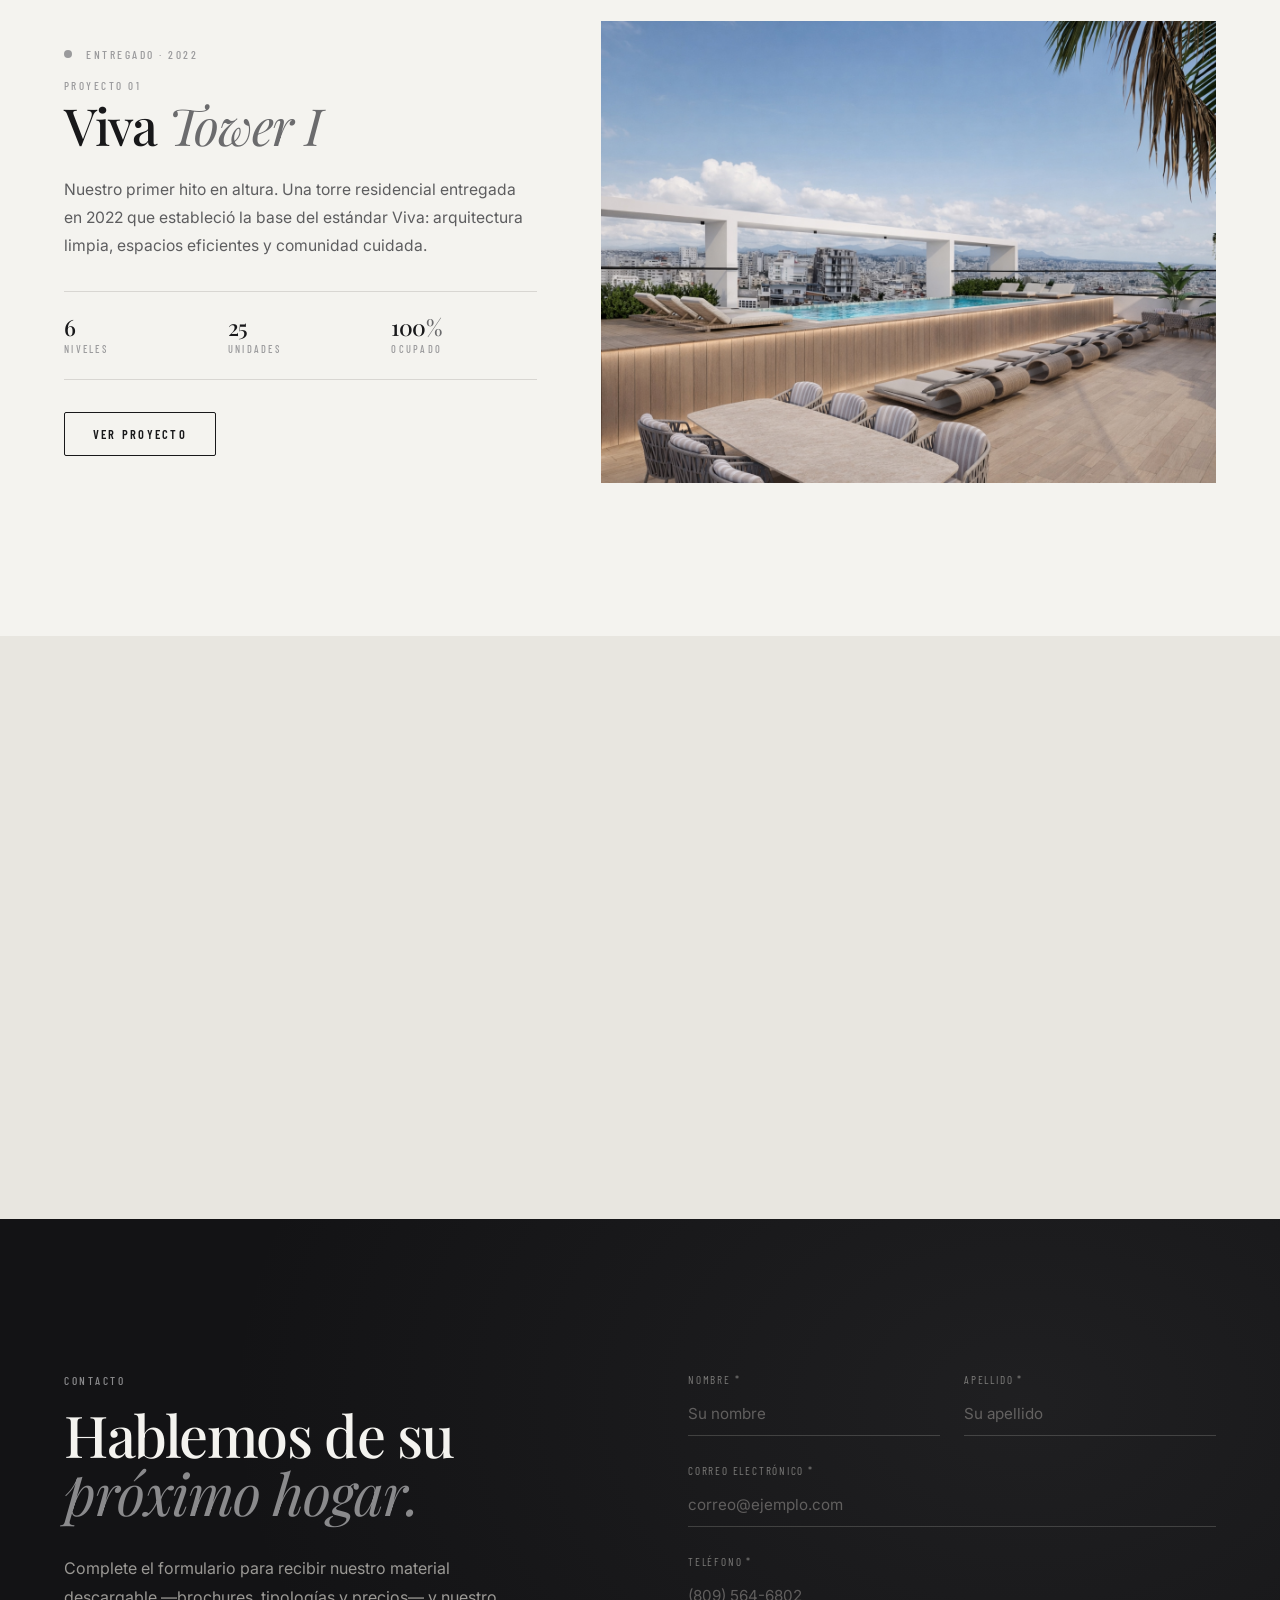
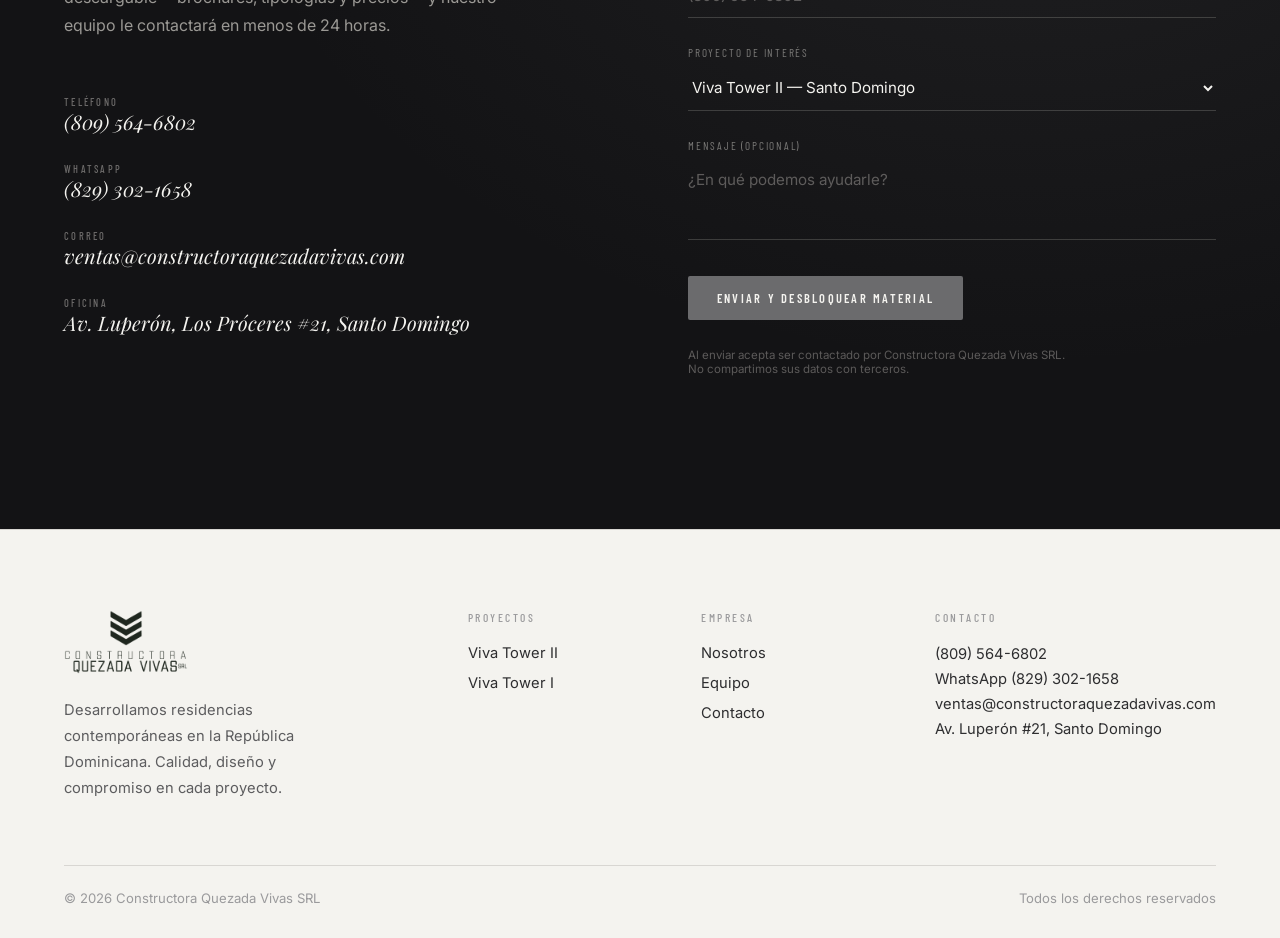
==== commit eeafea0f: "Add files via upload" ====
--- a/VivasQuezada (1)/index.html
+++ b/VivasQuezada (1)/index.html
@@ -46,7 +46,7 @@
       <a class="nav-link" href="#equipo" style="padding:8px 16px;border-radius:999px" data-i18n-es="Equipo" data-i18n-en="Team">Equipo</a>
       <a class="nav-link" href="#contacto" style="padding:8px 16px;border-radius:999px" data-i18n-es="Contacto" data-i18n-en="Contact">Contacto</a>
     </div>
-    <span style="font-family:'Barlow Condensed';text-transform:uppercase;letter-spacing:.2em;font-size:.7rem;color:var(--ink-mute)" class="hidden md:inline">RD · Est. 2009</span>
+    <span style="font-family:'Barlow Condensed';text-transform:uppercase;letter-spacing:.2em;font-size:.7rem;color:var(--ink-mute)" class="hidden md:inline">RD · Est. 2018</span>
   </div>
 
   <!-- Mobile menu -->
@@ -63,7 +63,7 @@
 <section id="inicio" class="hero-split grain" style="grid-template-columns:1fr 1fr;min-height:100vh;padding-top:120px;padding-bottom:80px;align-items:center;">
   <div style="padding:0 max(24px,5vw);max-width:680px;justify-self:end;width:100%">
     <p class="eyebrow reveal on" style="margin-bottom:32px">
-      <span data-i18n-es="República Dominicana · Desde 2009" data-i18n-en="Dominican Republic · Since 2009">República Dominicana · Desde 2009</span>
+      <span data-i18n-es="República Dominicana · Desde 2018" data-i18n-en="Dominican Republic · Since 2018">República Dominicana · Desde 2018</span>
     </p>
     <h1 class="display reveal on" style="font-size:clamp(3rem,7vw,6.2rem);margin-bottom:36px">
       <span data-i18n-es="Espacios que" data-i18n-en="Spaces that">Espacios que</span><br>
@@ -92,7 +92,7 @@
   <img src="assets/santo-domingo-skyline.jpg" alt="Vista aérea de Santo Domingo al atardecer" style="position:absolute;inset:0;width:100%;height:100%;object-fit:cover">
   <div style="position:absolute;inset:0;background:linear-gradient(to top,rgba(8,10,12,.92) 0%,rgba(8,10,12,.66) 42%,rgba(8,10,12,.42) 100%)"></div>
   <div style="position:relative;z-index:2;padding:0 max(24px,5vw) 96px;max-width:1320px;margin:0 auto;width:100%">
-    <p class="eyebrow" style="color:var(--bronze-lt);margin-bottom:32px"><span data-i18n-es="República Dominicana · Desde 2009" data-i18n-en="Dominican Republic · Since 2009">República Dominicana · Desde 2009</span></p>
+    <p class="eyebrow" style="color:var(--bronze-lt);margin-bottom:32px"><span data-i18n-es="República Dominicana · Desde 2018" data-i18n-en="Dominican Republic · Since 2018">República Dominicana · Desde 2018</span></p>
     <h1 class="display" style="font-size:clamp(3rem,8vw,7rem);color:var(--on-dark);margin-bottom:40px;max-width:1000px">
       <span data-i18n-es="Espacios que" data-i18n-en="Spaces that">Espacios que</span> <em style="color:var(--bronze-lt)" data-i18n-es="transforman vidas." data-i18n-en="transform lives.">transforman vidas.</em>
     </h1>
@@ -117,8 +117,8 @@
       <span data-i18n-es="generaciones." data-i18n-en="generations.">generaciones.</span>
     </h1>
     <div class="reveal on" style="display:flex;justify-content:space-between;align-items:flex-end;margin-top:64px;gap:48px;flex-wrap:wrap">
-      <p style="font-size:1.05rem;line-height:1.75;color:var(--ink-soft);max-width:480px" data-i18n-es="Quince años desarrollando residencias contemporáneas en la República Dominicana — y un solo estándar de ejecución." data-i18n-en="Fifteen years developing contemporary residences across the Dominican Republic — held to a single standard of execution.">
-        Quince años desarrollando residencias contemporáneas en la República Dominicana — y un solo estándar de ejecución.
+      <p style="font-size:1.05rem;line-height:1.75;color:var(--ink-soft);max-width:480px" data-i18n-es="Ocho años desarrollando residencias contemporáneas en la República Dominicana — y un solo estándar de ejecución." data-i18n-en="Eight years developing contemporary residences across the Dominican Republic — held to a single standard of execution.">
+        Ocho años desarrollando residencias contemporáneas en la República Dominicana — y un solo estándar de ejecución.
       </p>
       <div style="display:flex;gap:14px;flex-wrap:wrap">
         <a class="btn btn-solid" href="#proyectos" data-i18n-es="Nuestro portafolio" data-i18n-en="Our portfolio">Nuestro portafolio</a>
@@ -138,15 +138,11 @@
 <section class="bg-paper-2" style="padding:64px max(24px,5vw);border-top:1px solid var(--line);border-bottom:1px solid var(--line)">
   <div class="container" style="display:grid;grid-template-columns:repeat(auto-fit,minmax(180px,1fr));gap:48px">
     <div class="reveal">
-      <p class="display" style="font-size:3.4rem;color:var(--ink)">15<span style="color:var(--bronze)">+</span></p>
-      <p class="eyebrow" style="margin-top:6px;color:var(--ink-mute)" data-i18n-es="Años edificando" data-i18n-en="Years building">Años edificando</p>
+      <p class="display" style="font-size:3.4rem;color:var(--ink)">8</p>
+      <p class="eyebrow" style="margin-top:6px;color:var(--ink-mute)" data-i18n-es="Años construyendo" data-i18n-en="Years building">Años construyendo</p>
     </div>
     <div class="reveal">
-      <p class="display" style="font-size:3.4rem;color:var(--ink)">8</p>
-      <p class="eyebrow" style="margin-top:6px;color:var(--ink-mute)" data-i18n-es="Proyectos entregados" data-i18n-en="Projects delivered">Proyectos entregados</p>
-    </div>
-    <div class="reveal">
-      <p class="display" style="font-size:3.4rem;color:var(--ink)">500<span style="color:var(--bronze)">+</span></p>
+      <p class="display" style="font-size:3.4rem;color:var(--ink)">25</p>
       <p class="eyebrow" style="margin-top:6px;color:var(--ink-mute)" data-i18n-es="Familias en nuestros hogares" data-i18n-en="Families in our homes">Familias en nuestros hogares</p>
     </div>
     <div class="reveal">
@@ -170,12 +166,12 @@
     <div class="reveal" style="order:2;max-width:520px">
       <p class="eyebrow" data-i18n-es="Quiénes somos" data-i18n-en="Who we are">Quiénes somos</p>
       <h2 class="display bronze-rule" style="font-size:clamp(2.2rem,4vw,3.6rem);margin-top:18px">
-        <span data-i18n-es="Quince años" data-i18n-en="Fifteen years">Quince años</span><br>
+        <span data-i18n-es="Ocho años" data-i18n-en="Eight years">Ocho años</span><br>
         <em data-i18n-es="construyendo" data-i18n-en="building">construyendo</em><br>
         <span data-i18n-es="confianza." data-i18n-en="trust.">confianza.</span>
       </h2>
-      <p style="margin-top:36px;font-size:1.02rem;line-height:1.85;color:var(--ink-soft)" data-i18n-es="Constructora Quezada Vivas SRL es una empresa dominicana fundada en 2009 con una sola misión: entregar hogares que superen las expectativas. Nuestro equipo de arquitectos, ingenieros y gestores trabaja con materiales de primer nivel y procesos rigurosos para construir residencias que se sostienen en el tiempo." data-i18n-en="Constructora Quezada Vivas SRL is a Dominican company founded in 2009 with one mission: to deliver homes that exceed expectations. Our team of architects, engineers and managers works with first-rate materials and rigorous processes to build residences that hold their value across decades.">
-        Constructora Quezada Vivas SRL es una empresa dominicana fundada en 2009 con una sola misión: entregar hogares que superen las expectativas. Nuestro equipo de arquitectos, ingenieros y gestores trabaja con materiales de primer nivel y procesos rigurosos para construir residencias que se sostienen en el tiempo.
+      <p style="margin-top:36px;font-size:1.02rem;line-height:1.85;color:var(--ink-soft)" data-i18n-es="Constructora Quezada Vivas es una empresa dedicada al desarrollo y construcción de proyectos inmobiliarios que combinan calidad, funcionalidad y una sólida visión de inversión. Nos enfocamos en crear espacios diseñados para brindar bienestar a las familias y generar valor a nuestros clientes, trabajando con responsabilidad, transparencia y compromiso en cada etapa del proceso constructivo para ofrecer proyectos confiables y duraderos." data-i18n-en="Constructora Quezada Vivas is a company dedicated to the development and construction of real-estate projects that combine quality, functionality and a solid investment vision. We focus on creating spaces designed to bring wellbeing to families and generate value for our clients, working with responsibility, transparency and commitment at every stage of the construction process to deliver reliable, lasting projects.">
+        Constructora Quezada Vivas es una empresa dedicada al desarrollo y construcción de proyectos inmobiliarios que combinan calidad, funcionalidad y una sólida visión de inversión. Nos enfocamos en crear espacios diseñados para brindar bienestar a las familias y generar valor a nuestros clientes, trabajando con responsabilidad, transparencia y compromiso en cada etapa del proceso constructivo para ofrecer proyectos confiables y duraderos.
       </p>
 
       <div style="margin-top:48px;display:grid;grid-template-columns:1fr 1fr;gap:32px 24px">
@@ -223,8 +219,8 @@
           <span data-i18n-es="de calidad." data-i18n-en="of quality.">de calidad.</span>
         </h2>
       </div>
-      <p style="max-width:340px;color:var(--ink-soft);line-height:1.7;font-size:.95rem" data-i18n-es="Desarrollamos torres residenciales en Santo Domingo y otras ciudades del país. Selección actual y proyectos entregados." data-i18n-en="We develop residential towers in Santo Domingo and other cities. Current selection and delivered projects.">
-        Desarrollamos torres residenciales en Santo Domingo y otras ciudades del país. Selección actual y proyectos entregados.
+      <p style="max-width:340px;color:var(--ink-soft);line-height:1.7;font-size:.95rem" data-i18n-es="Desarrollamos torres residenciales en Santo Domingo. Selección actual y proyectos entregados." data-i18n-en="We develop residential towers in Santo Domingo. Current selection and delivered projects.">
+        Desarrollamos torres residenciales en Santo Domingo. Selección actual y proyectos entregados.
       </p>
     </header>
 
@@ -240,17 +236,17 @@
         <div>
           <div style="display:flex;gap:14px;align-items:center;margin-bottom:18px">
             <span style="width:8px;height:8px;background:var(--bronze);border-radius:999px"></span>
-            <span class="eyebrow" style="color:var(--bronze)" data-i18n-es="En desarrollo · Entrega 2026" data-i18n-en="In development · Delivery 2026">En desarrollo · Entrega 2026</span>
+            <span class="eyebrow" style="color:var(--bronze)" data-i18n-es="En desarrollo · Entrega 2029" data-i18n-en="In development · Delivery 2029">En desarrollo · Entrega 2029</span>
           </div>
           <p class="eyebrow" style="color:var(--ink-mute);font-size:.7rem">PROYECTO 02</p>
           <h3 class="display" style="font-size:clamp(2rem,4vw,3.2rem);margin:8px 0 24px;line-height:1">Viva <em>Tower II</em></h3>
-          <p style="color:var(--ink-soft);line-height:1.78;font-size:.98rem;margin-bottom:32px" data-i18n-es="Ocho niveles de residencias contemporáneas en el corazón de Santo Domingo. Seis tipologías, amenidades de resort y un acabado que redefine el estándar local." data-i18n-en="Eight floors of contemporary residences in the heart of Santo Domingo. Six unit types, resort-grade amenities, and a finish that redefines the local standard.">
-            Ocho niveles de residencias contemporáneas en el corazón de Santo Domingo. Seis tipologías, amenidades de resort y un acabado que redefine el estándar local.
+          <p style="color:var(--ink-soft);line-height:1.78;font-size:.98rem;margin-bottom:32px" data-i18n-es="Siete niveles de residencias contemporáneas en el corazón de Santo Domingo. Seis tipologías, amenidades de resort y un acabado que redefine el estándar local." data-i18n-en="Seven floors of contemporary residences in the heart of Santo Domingo. Six unit types, resort-grade amenities, and a finish that redefines the local standard.">
+            Siete niveles de residencias contemporáneas en el corazón de Santo Domingo. Seis tipologías, amenidades de resort y un acabado que redefine el estándar local.
           </p>
           <div style="display:grid;grid-template-columns:repeat(3,1fr);gap:18px;padding:24px 0;border-top:1px solid var(--line);border-bottom:1px solid var(--line);margin-bottom:32px">
-            <div><p class="display" style="font-size:1.4rem">8</p><p class="eyebrow" style="color:var(--ink-mute);font-size:.65rem;margin-top:4px" data-i18n-es="Niveles" data-i18n-en="Floors">Niveles</p></div>
+            <div><p class="display" style="font-size:1.4rem">7</p><p class="eyebrow" style="color:var(--ink-mute);font-size:.65rem;margin-top:4px" data-i18n-es="Niveles" data-i18n-en="Floors">Niveles</p></div>
             <div><p class="display" style="font-size:1.4rem">6</p><p class="eyebrow" style="color:var(--ink-mute);font-size:.65rem;margin-top:4px" data-i18n-es="Tipologías" data-i18n-en="Unit types">Tipologías</p></div>
-            <div><p class="display" style="font-size:1.4rem">1–3</p><p class="eyebrow" style="color:var(--ink-mute);font-size:.65rem;margin-top:4px" data-i18n-es="Hab." data-i18n-en="Bed.">Hab.</p></div>
+            <div><p class="display" style="font-size:1.4rem">1–2</p><p class="eyebrow" style="color:var(--ink-mute);font-size:.65rem;margin-top:4px" data-i18n-es="Hab." data-i18n-en="Bed.">Hab.</p></div>
           </div>
           <a class="btn btn-solid" href="viva-tower-ii.html" data-i18n-es="Conocer el proyecto" data-i18n-en="Explore the project">Conocer el proyecto</a>
         </div>
@@ -275,7 +271,7 @@
           </p>
           <div style="display:grid;grid-template-columns:repeat(3,1fr);gap:18px;padding:24px 0;border-top:1px solid var(--line);border-bottom:1px solid var(--line);margin-bottom:32px">
             <div><p class="display" style="font-size:1.4rem">6</p><p class="eyebrow" style="color:var(--ink-mute);font-size:.65rem;margin-top:4px" data-i18n-es="Niveles" data-i18n-en="Floors">Niveles</p></div>
-            <div><p class="display" style="font-size:1.4rem">42</p><p class="eyebrow" style="color:var(--ink-mute);font-size:.65rem;margin-top:4px" data-i18n-es="Unidades" data-i18n-en="Units">Unidades</p></div>
+            <div><p class="display" style="font-size:1.4rem">25</p><p class="eyebrow" style="color:var(--ink-mute);font-size:.65rem;margin-top:4px" data-i18n-es="Unidades" data-i18n-en="Units">Unidades</p></div>
             <div><p class="display" style="font-size:1.4rem">100<span style="color:var(--bronze)">%</span></p><p class="eyebrow" style="color:var(--ink-mute);font-size:.65rem;margin-top:4px" data-i18n-es="Ocupado" data-i18n-en="Occupied">Ocupado</p></div>
           </div>
           <a class="btn btn-outline" href="viva-tower-i.html" data-i18n-es="Ver proyecto" data-i18n-en="View project">Ver proyecto</a>
@@ -295,7 +291,7 @@
             <span class="eyebrow" style="color:var(--bronze);font-size:.65rem" data-i18n-es="En desarrollo" data-i18n-en="In development">En desarrollo</span>
           </div>
           <h3 class="display" style="font-size:2rem;margin-bottom:10px">Viva <em>Tower II</em></h3>
-          <p style="color:var(--ink-soft);font-size:.92rem;line-height:1.65;margin-bottom:20px" data-i18n-es="8 niveles · 6 tipologías · Santo Domingo · Entrega 2026" data-i18n-en="8 floors · 6 unit types · Santo Domingo · Delivery 2026">8 niveles · 6 tipologías · Santo Domingo · Entrega 2026</p>
+          <p style="color:var(--ink-soft);font-size:.92rem;line-height:1.65;margin-bottom:20px" data-i18n-es="7 niveles · 6 tipologías · Santo Domingo · Entrega 2029" data-i18n-en="7 floors · 6 unit types · Santo Domingo · Delivery 2029">7 niveles · 6 tipologías · Santo Domingo · Entrega 2029</p>
           <span class="btn-link" style="border-bottom:1px solid var(--ink);padding-bottom:2px;font-family:'Barlow Condensed';text-transform:uppercase;letter-spacing:.14em;font-size:.78rem" data-i18n-es="Conocer proyecto →" data-i18n-en="Explore →">Conocer proyecto →</span>
         </div>
       </a>
@@ -307,7 +303,7 @@
             <span class="eyebrow" style="color:var(--ink-mute);font-size:.65rem" data-i18n-es="Entregado 2022" data-i18n-en="Delivered 2022">Entregado 2022</span>
           </div>
           <h3 class="display" style="font-size:2rem;margin-bottom:10px">Viva <em>Tower I</em></h3>
-          <p style="color:var(--ink-soft);font-size:.92rem;line-height:1.65;margin-bottom:20px" data-i18n-es="6 niveles · 42 unidades · 100% ocupado" data-i18n-en="6 floors · 42 units · 100% occupied">6 niveles · 42 unidades · 100% ocupado</p>
+          <p style="color:var(--ink-soft);font-size:.92rem;line-height:1.65;margin-bottom:20px" data-i18n-es="6 niveles · 25 unidades · 100% ocupado" data-i18n-en="6 floors · 25 units · 100% occupied">6 niveles · 25 unidades · 100% ocupado</p>
           <span class="btn-link" style="border-bottom:1px solid var(--ink);padding-bottom:2px;font-family:'Barlow Condensed';text-transform:uppercase;letter-spacing:.14em;font-size:.78rem" data-i18n-es="Ver proyecto →" data-i18n-en="View project →">Ver proyecto →</span>
         </div>
       </a>
@@ -392,6 +388,10 @@
         <div>
           <p class="eyebrow" style="color:rgba(245,241,234,.4);font-size:.65rem" data-i18n-es="Teléfono" data-i18n-en="Phone">Teléfono</p>
           <a href="tel:+18095646802" style="color:var(--on-dark);font-family:'Playfair Display';font-size:1.25rem;font-style:italic;text-decoration:none">(809) 564-6802</a>
+        </div>
+        <div>
+          <p class="eyebrow" style="color:rgba(245,241,234,.4);font-size:.65rem">WhatsApp</p>
+          <a href="https://wa.me/18293021658" target="_blank" rel="noopener" style="color:var(--on-dark);font-family:'Playfair Display';font-size:1.25rem;font-style:italic;text-decoration:none">(829) 302-1658</a>
         </div>
         <div>
           <p class="eyebrow" style="color:rgba(245,241,234,.4);font-size:.65rem" data-i18n-es="Correo" data-i18n-en="Email">Correo</p>
@@ -514,6 +514,7 @@
       <p class="eyebrow" style="color:var(--ink-mute);margin-bottom:18px" data-i18n-es="Contacto" data-i18n-en="Contact">Contacto</p>
       <p style="color:var(--ink-2);font-size:.92rem;line-height:1.7">
         (809) 564-6802<br>
+        WhatsApp (829) 302-1658<br>
         ventas@constructoraquezadavivas.com<br>
         Av. Luperón #21, Santo Domingo
       </p>
@@ -545,6 +546,7 @@
       </p>
       <div style="margin-top:64px;display:flex;justify-content:center;gap:32px;flex-wrap:wrap;color:var(--ink-mute);font-size:.85rem">
         <span>(809) 564-6802</span>
+        <span>WhatsApp (829) 302-1658</span>
         <span>ventas@constructoraquezadavivas.com</span>
         <span>Av. Luperón #21, Santo Domingo</span>
       </div>
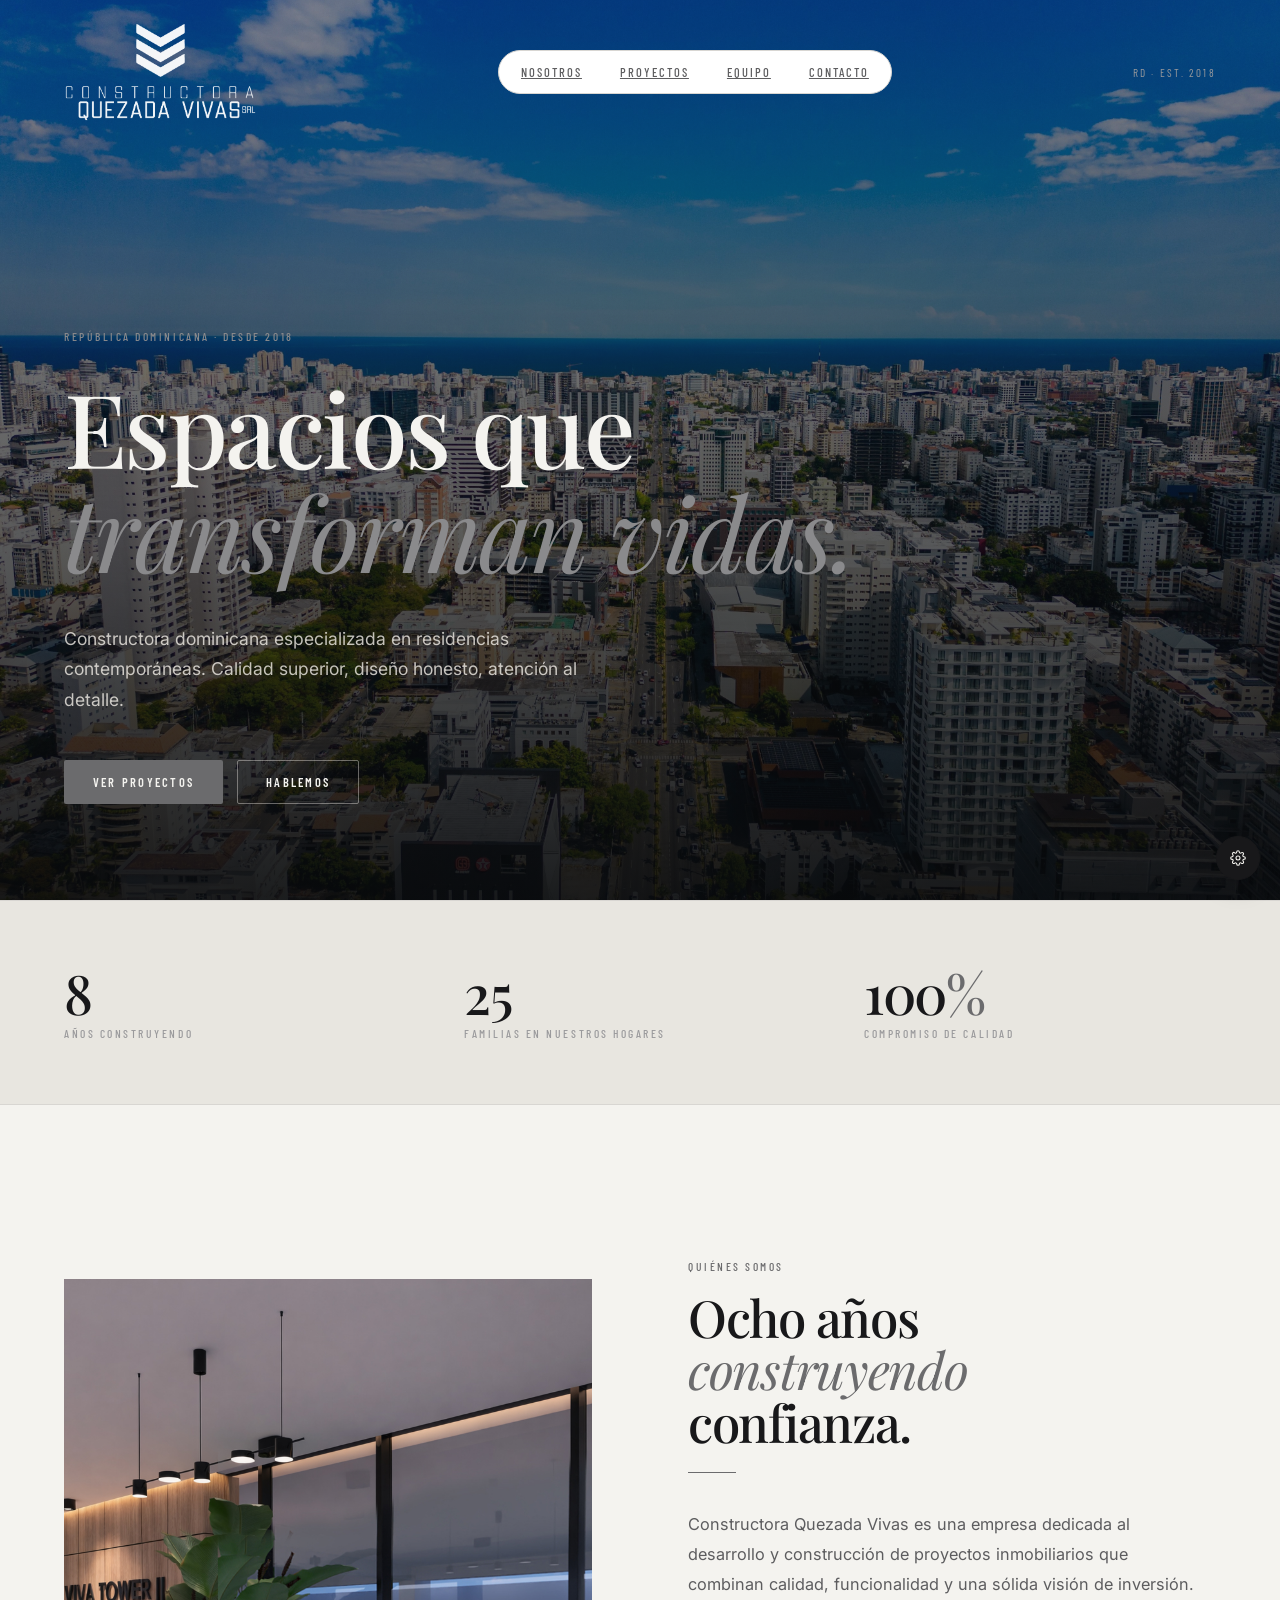
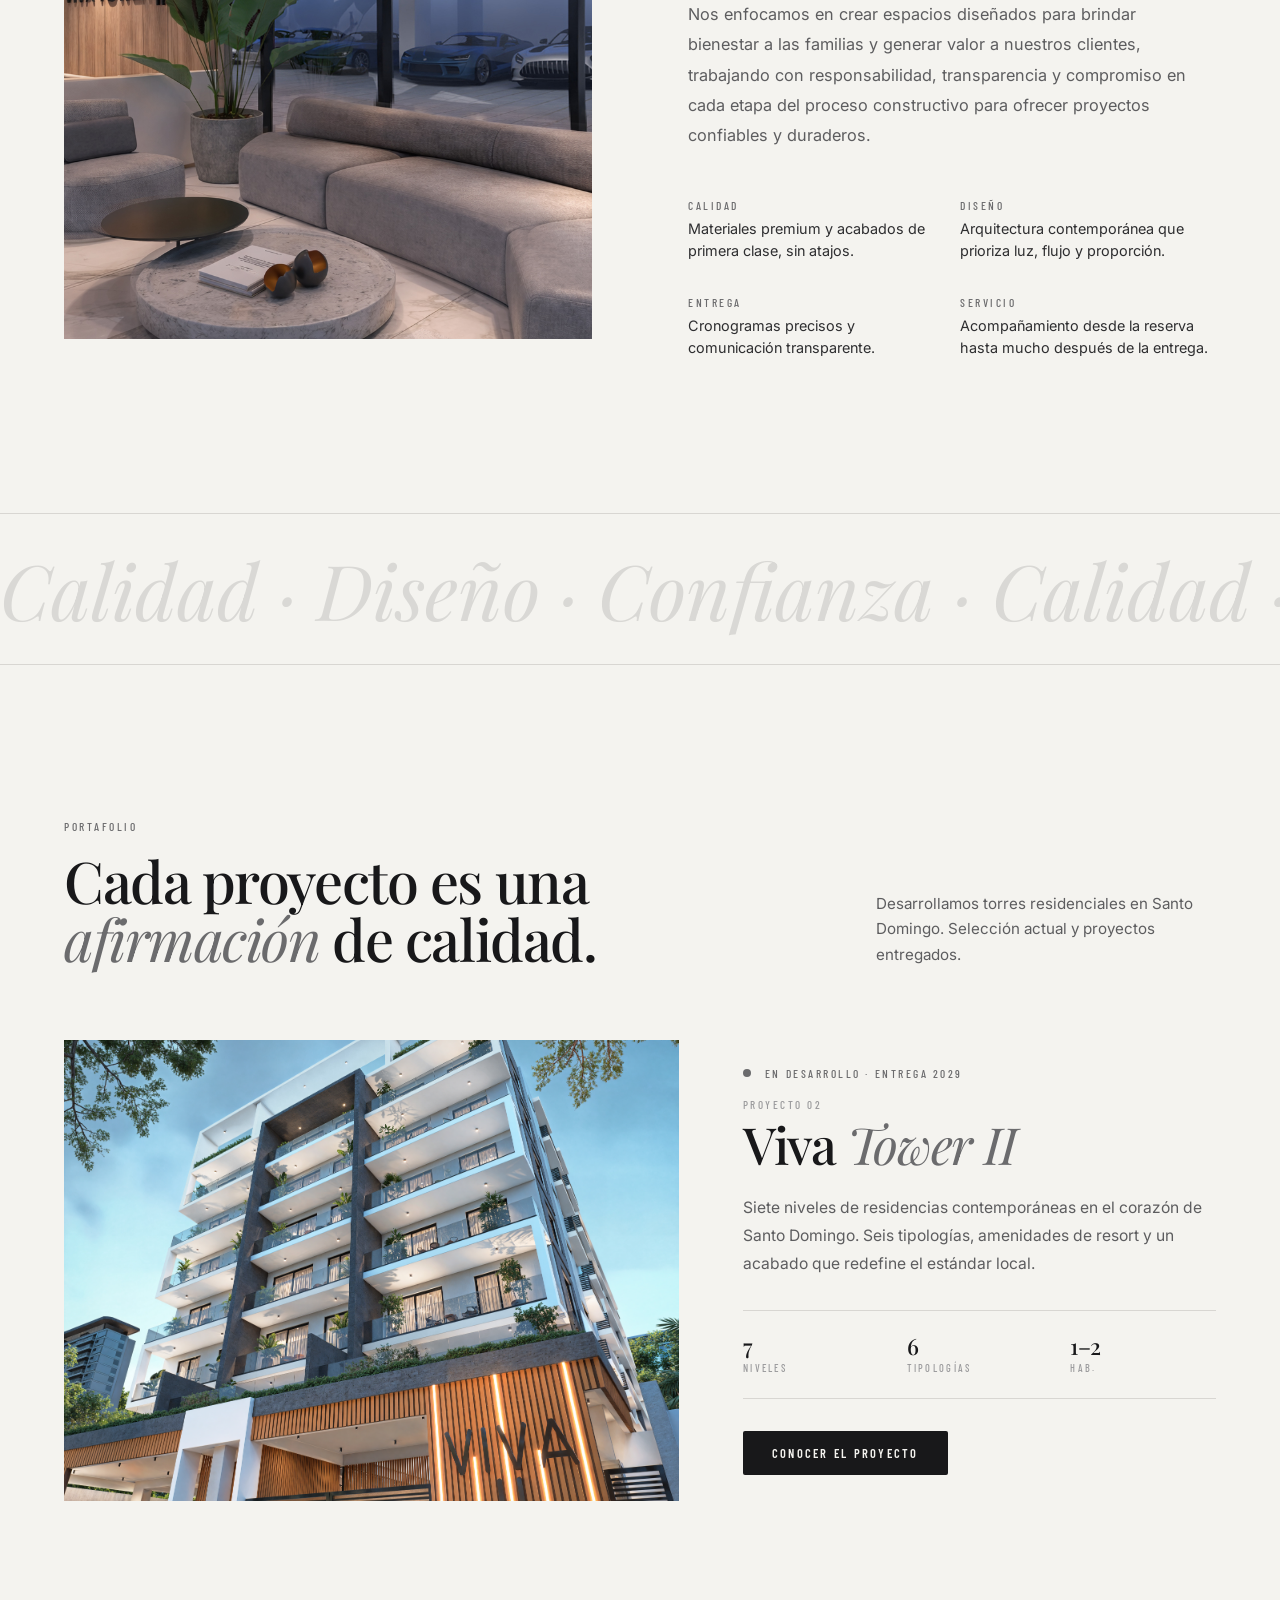
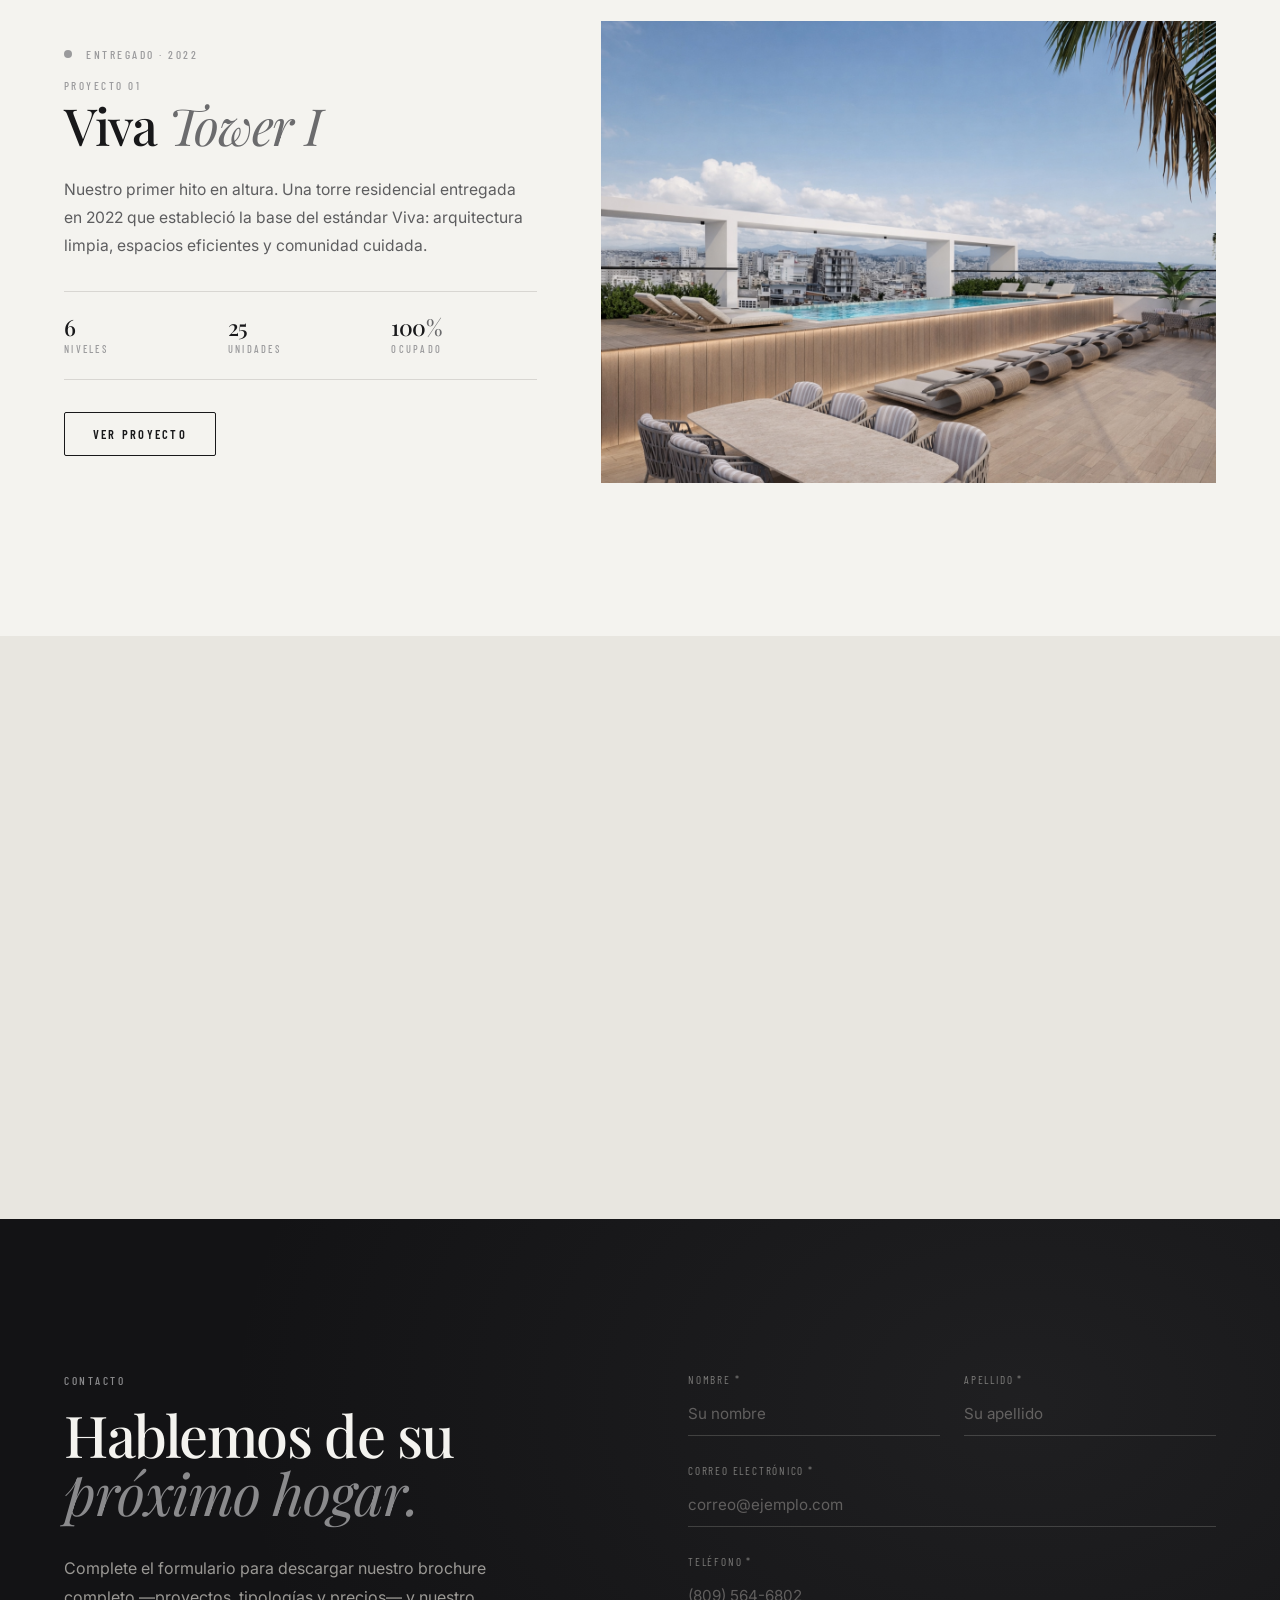
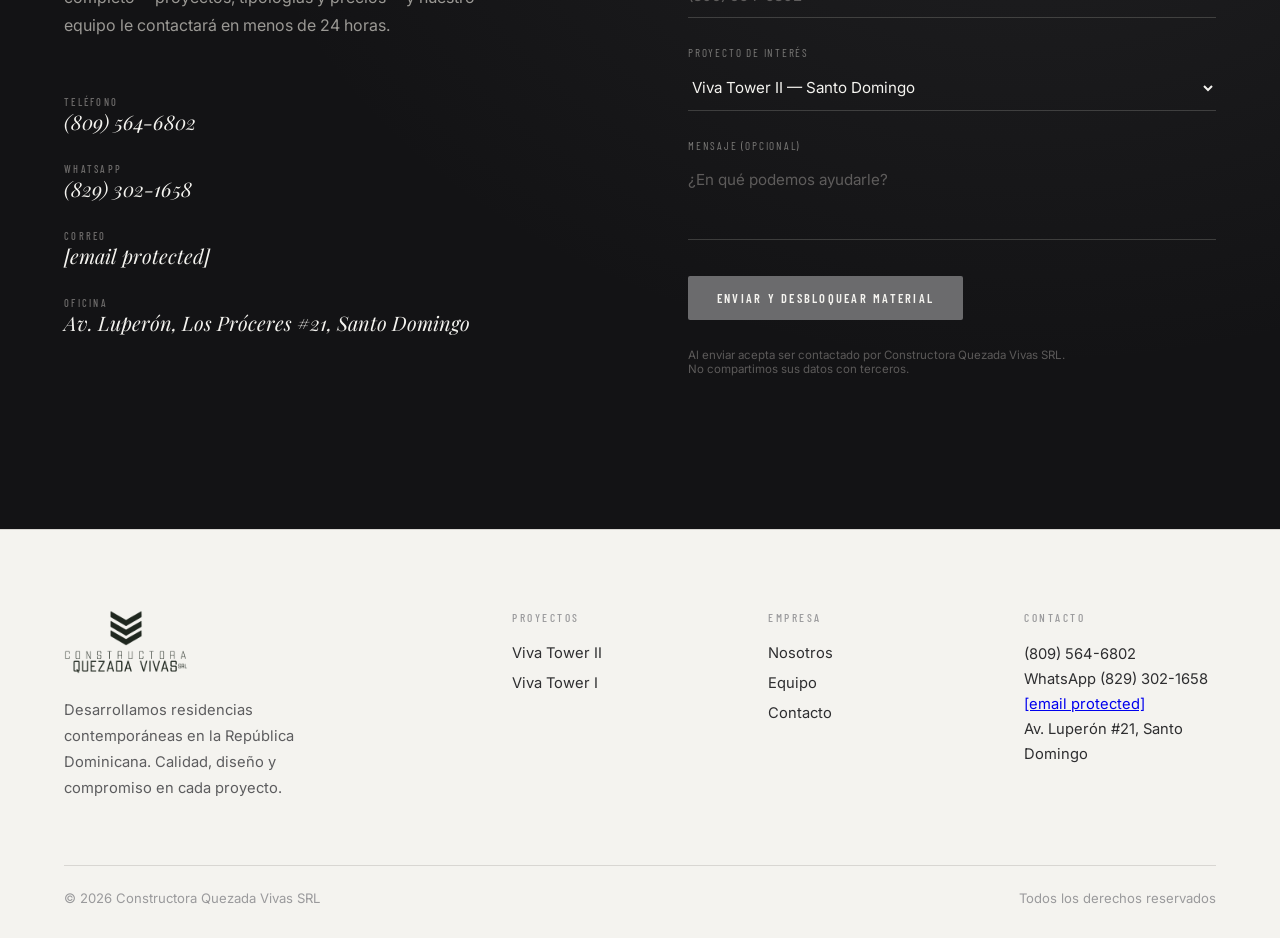
==== commit 9c580042: "Add files via upload" ====
--- a/VivasQuezada (1)/index.html
+++ b/VivasQuezada (1)/index.html
@@ -380,8 +380,8 @@
         <span data-i18n-es="Hablemos de su" data-i18n-en="Let's talk about your">Hablemos de su</span><br>
         <em style="color:var(--bronze-lt)" data-i18n-es="próximo hogar." data-i18n-en="next home.">próximo hogar.</em>
       </h2>
-      <p style="margin-top:32px;color:rgba(245,241,234,.6);line-height:1.78;font-size:1rem;max-width:440px" data-i18n-es="Complete el formulario para recibir nuestro material descargable —brochures, tipologías y precios— y nuestro equipo le contactará en menos de 24 horas." data-i18n-en="Fill in the form to unlock our downloadable material —brochures, floor plans and pricing— and our team will reach out within 24 hours.">
-        Complete el formulario para recibir nuestro material descargable —brochures, tipologías y precios— y nuestro equipo le contactará en menos de 24 horas.
+      <p style="margin-top:32px;color:rgba(245,241,234,.6);line-height:1.78;font-size:1rem;max-width:440px" data-i18n-es="Complete el formulario para descargar nuestro brochure completo —proyectos, tipologías y precios— y nuestro equipo le contactará en menos de 24 horas." data-i18n-en="Fill in the form to download our full brochure —projects, floor plans and pricing— and our team will reach out within 24 hours.">
+        Complete el formulario para descargar nuestro brochure completo —proyectos, tipologías y precios— y nuestro equipo le contactará en menos de 24 horas.
       </p>
 
       <div style="margin-top:56px;display:flex;flex-direction:column;gap:28px">
@@ -395,7 +395,7 @@
         </div>
         <div>
           <p class="eyebrow" style="color:rgba(245,241,234,.4);font-size:.65rem" data-i18n-es="Correo" data-i18n-en="Email">Correo</p>
-          <a href="mailto:ventas@constructoraquezadavivas.com" style="color:var(--on-dark);font-family:'Playfair Display';font-size:1.25rem;font-style:italic;text-decoration:none">ventas@constructoraquezadavivas.com</a>
+          <a href="/cdn-cgi/l/email-protection#88feede6fce9fbc8ebe7e6fbfcfafdebfce7fae9f9fdedf2e9ece9fee1fee9fba6ebe7e5" style="color:var(--on-dark);font-family:'Playfair Display';font-size:1.25rem;font-style:italic;text-decoration:none"><span class="__cf_email__" data-cfemail="ff899a918b9e8cbf9c90918c8b8d8a9c8b908d9e8e8a9a859e9b9e8996899e8cd19c9092">[email&#160;protected]</span></a>
         </div>
         <div>
           <p class="eyebrow" style="color:rgba(245,241,234,.4);font-size:.65rem" data-i18n-es="Oficina" data-i18n-en="Office">Oficina</p>
@@ -450,33 +450,19 @@
       <h3 class="display" style="font-size:clamp(1.8rem,3.2vw,2.6rem);color:var(--on-dark);margin-bottom:16px">
         <span data-i18n-es="Gracias," data-i18n-en="Thank you,">Gracias,</span> <em id="lead-name" style="color:var(--bronze-lt)"></em>.
       </h3>
-      <p style="color:rgba(245,241,234,.6);line-height:1.75;font-size:.98rem;max-width:420px;margin-bottom:36px" data-i18n-es="Descargue los documentos a continuación. También enviamos una copia a su correo y nuestro equipo le contactará pronto." data-i18n-en="Download the documents below. We've also sent a copy to your email and our team will be in touch shortly.">
-        Descargue los documentos a continuación. También enviamos una copia a su correo y nuestro equipo le contactará pronto.
+      <p style="color:rgba(245,241,234,.6);line-height:1.75;font-size:.98rem;max-width:420px;margin-bottom:36px" data-i18n-es="Descargue nuestro brochure completo a continuación. También enviamos una copia a su correo y nuestro equipo le contactará pronto." data-i18n-en="Download our full brochure below. We've also sent a copy to your email and our team will be in touch shortly.">
+        Descargue nuestro brochure completo a continuación. También enviamos una copia a su correo y nuestro equipo le contactará pronto.
       </p>
       <div style="display:flex;flex-direction:column;gap:14px">
         <a class="dl-item" href="downloads/Brochure-Constructora-Quezada-Vivas.pdf" download>
           <span class="dl-meta">
-            <span class="dl-name" data-i18n-es="Brochure corporativo" data-i18n-en="Corporate brochure">Brochure corporativo</span>
-            <span class="dl-sub">PDF</span>
+            <span class="dl-name" data-i18n-es="Brochure Constructora Quezada Vivas" data-i18n-en="Constructora Quezada Vivas brochure">Brochure Constructora Quezada Vivas</span>
+            <span class="dl-sub">PDF · Proyectos · Tipologías · Precios</span>
           </span>
           <span class="dl-icon" aria-hidden="true">↓</span>
         </a>
-        <a class="dl-item" href="downloads/Viva-Tower-II-Tipologias.pdf" download>
-          <span class="dl-meta">
-            <span class="dl-name" data-i18n-es="Viva Tower II — Tipologías & planos" data-i18n-en="Viva Tower II — Floor plans">Viva Tower II — Tipologías & planos</span>
-            <span class="dl-sub">PDF</span>
-          </span>
-          <span class="dl-icon" aria-hidden="true">↓</span>
-        </a>
-        <a class="dl-item" href="downloads/Viva-Tower-II-Lista-de-Precios.pdf" download>
-          <span class="dl-meta">
-            <span class="dl-name" data-i18n-es="Lista de precios" data-i18n-en="Price list">Lista de precios</span>
-            <span class="dl-sub">PDF</span>
-          </span>
-          <span class="dl-icon" aria-hidden="true">↓</span>
-        </a>
-      </div>
-      <p style="color:rgba(245,241,234,.32);font-size:.72rem;margin-top:20px" data-i18n-es="¿Algún documento no abre todavía? Lo estamos finalizando y se lo haremos llegar por correo." data-i18n-en="A document not opening yet? We're finalising it and will email it to you.">¿Algún documento no abre todavía? Lo estamos finalizando y se lo haremos llegar por correo.</p>
+      </div>
+      <p style="color:rgba(245,241,234,.32);font-size:.72rem;margin-top:20px" data-i18n-es="¿El documento no abre todavía? Lo estamos finalizando y se lo haremos llegar por correo." data-i18n-en="Document not opening yet? We're finalising it and will email it to you.">¿El documento no abre todavía? Lo estamos finalizando y se lo haremos llegar por correo.</p>
     </div>
     </div>
 
@@ -515,7 +501,7 @@
       <p style="color:var(--ink-2);font-size:.92rem;line-height:1.7">
         (809) 564-6802<br>
         WhatsApp (829) 302-1658<br>
-        ventas@constructoraquezadavivas.com<br>
+        <a href="/cdn-cgi/l/email-protection" class="__cf_email__" data-cfemail="b1c7d4dfc5d0c2f1d2dedfc2c5c3c4d2c5dec3d0c0c4d4cbd0d5d0c7d8c7d0c29fd2dedc">[email&#160;protected]</a><br>
         Av. Luperón #21, Santo Domingo
       </p>
     </div>
@@ -547,7 +533,7 @@
       <div style="margin-top:64px;display:flex;justify-content:center;gap:32px;flex-wrap:wrap;color:var(--ink-mute);font-size:.85rem">
         <span>(809) 564-6802</span>
         <span>WhatsApp (829) 302-1658</span>
-        <span>ventas@constructoraquezadavivas.com</span>
+        <span><a href="/cdn-cgi/l/email-protection" class="__cf_email__" data-cfemail="1b6d7e756f7a685b787475686f696e786f74697a6a6e7e617a7f7a6d726d7a6835787476">[email&#160;protected]</a></span>
         <span>Av. Luperón #21, Santo Domingo</span>
       </div>
       <div style="margin-top:48px;padding-top:24px;border-top:1px solid var(--line);color:var(--ink-mute);font-size:.78rem">© 2026 Constructora Quezada Vivas SRL</div>
@@ -556,7 +542,7 @@
 
 </footer>
 
-<script src="assets/site.js"></script>
+<script data-cfasync="false" src="/cdn-cgi/scripts/5c5dd728/cloudflare-static/email-decode.min.js"></script><script src="assets/site.js"></script>
 
 </body>
 </html>
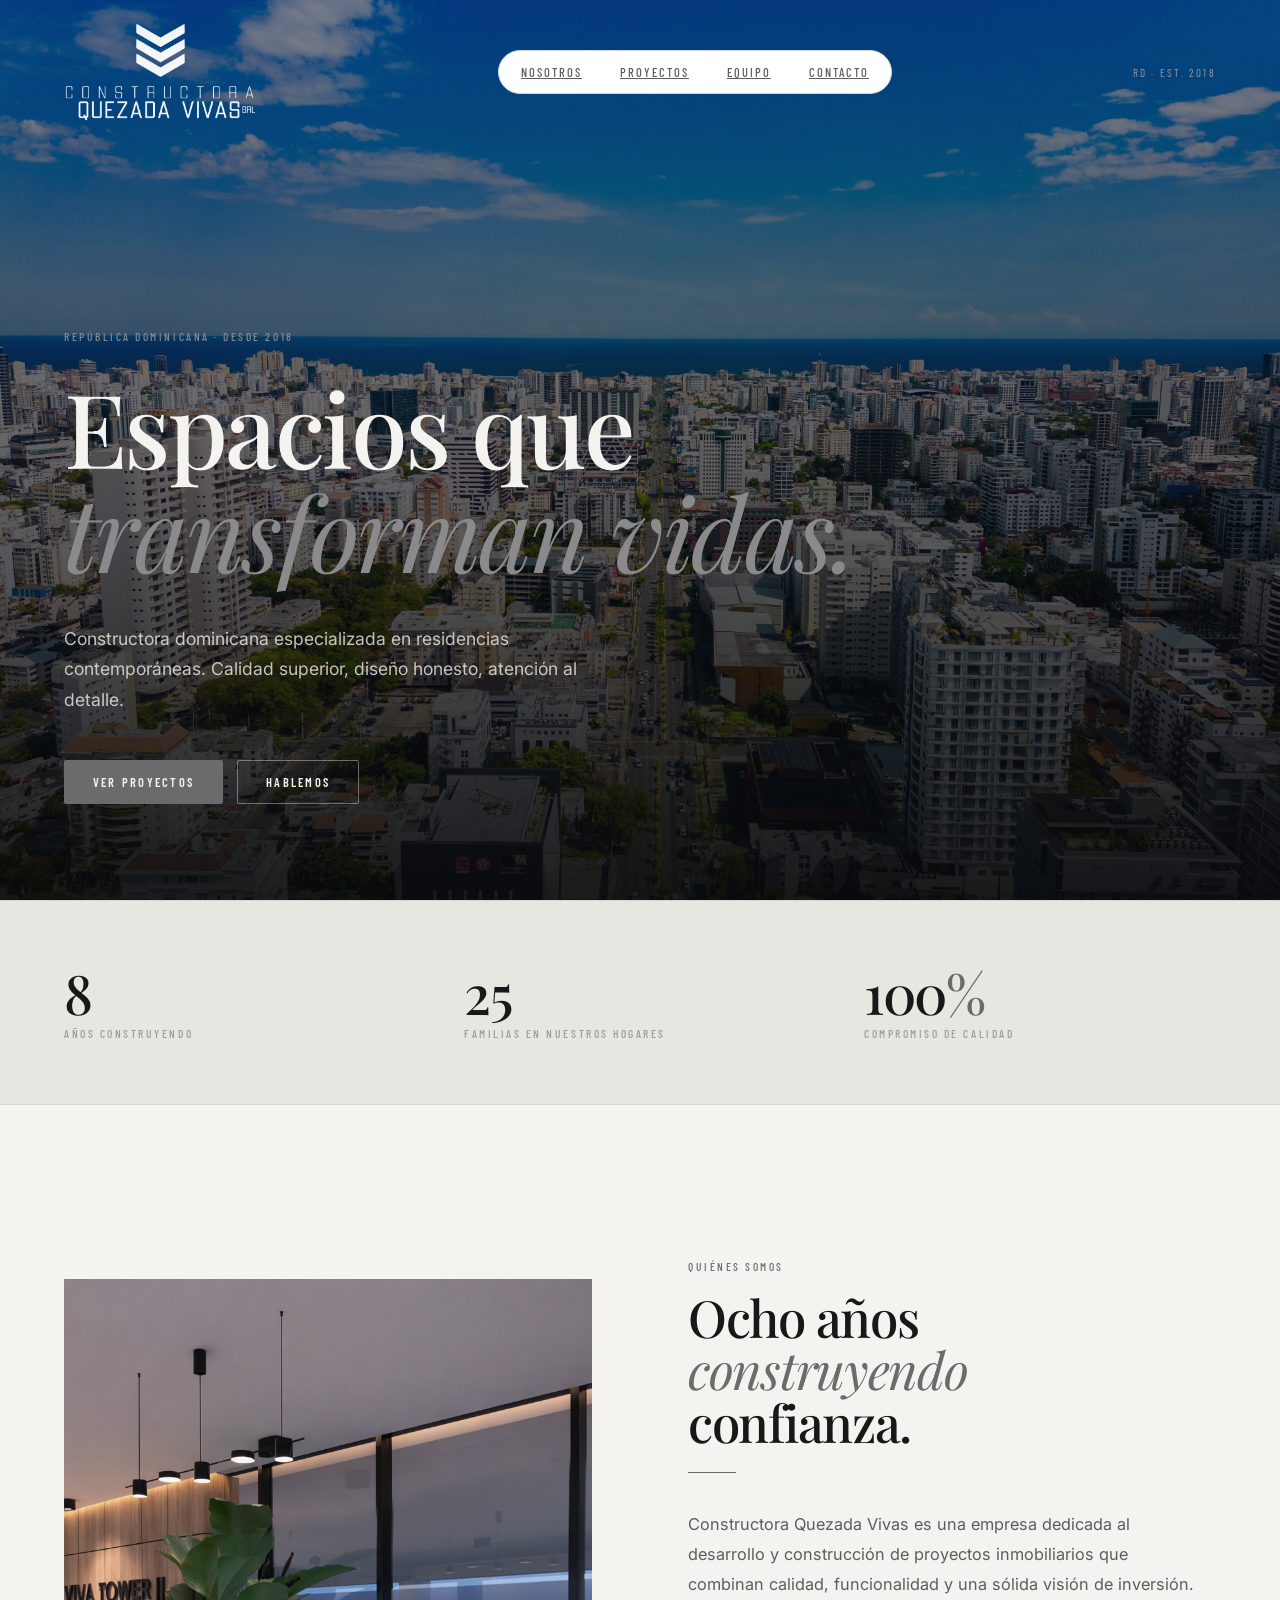
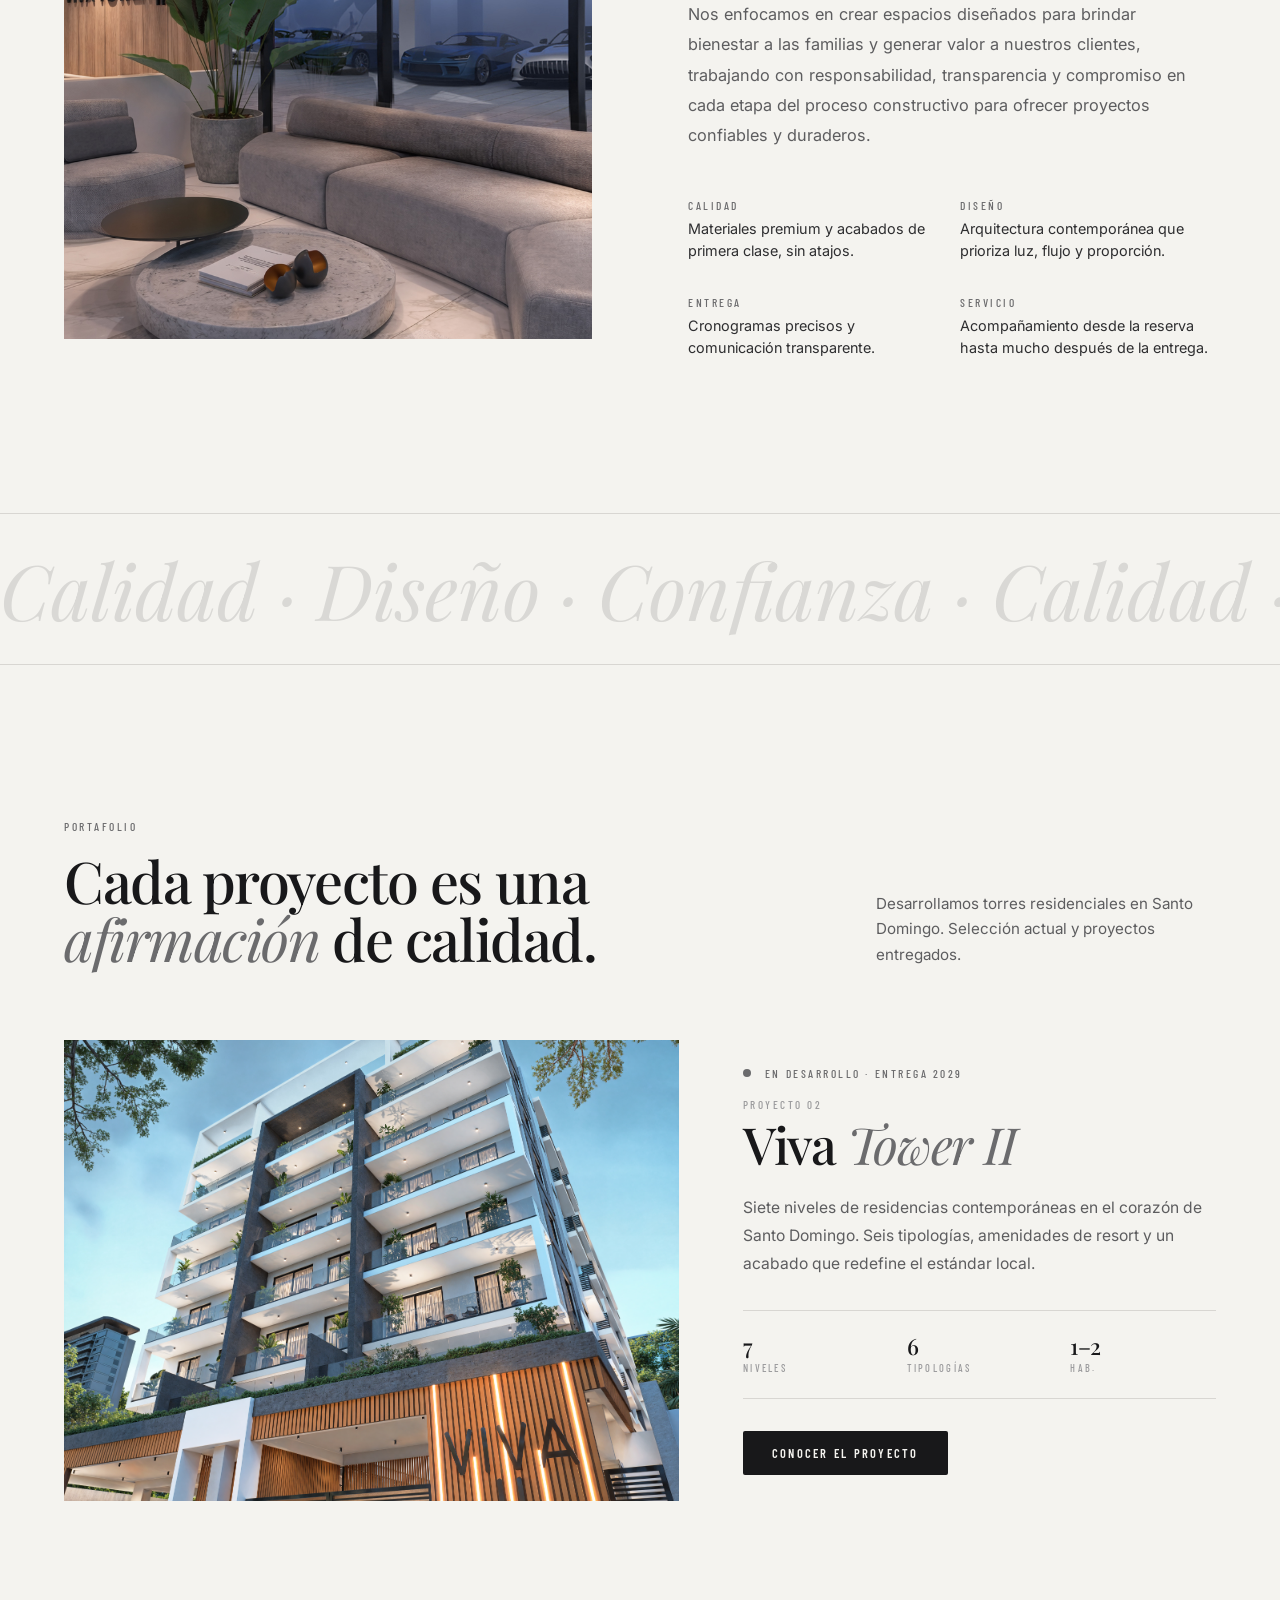
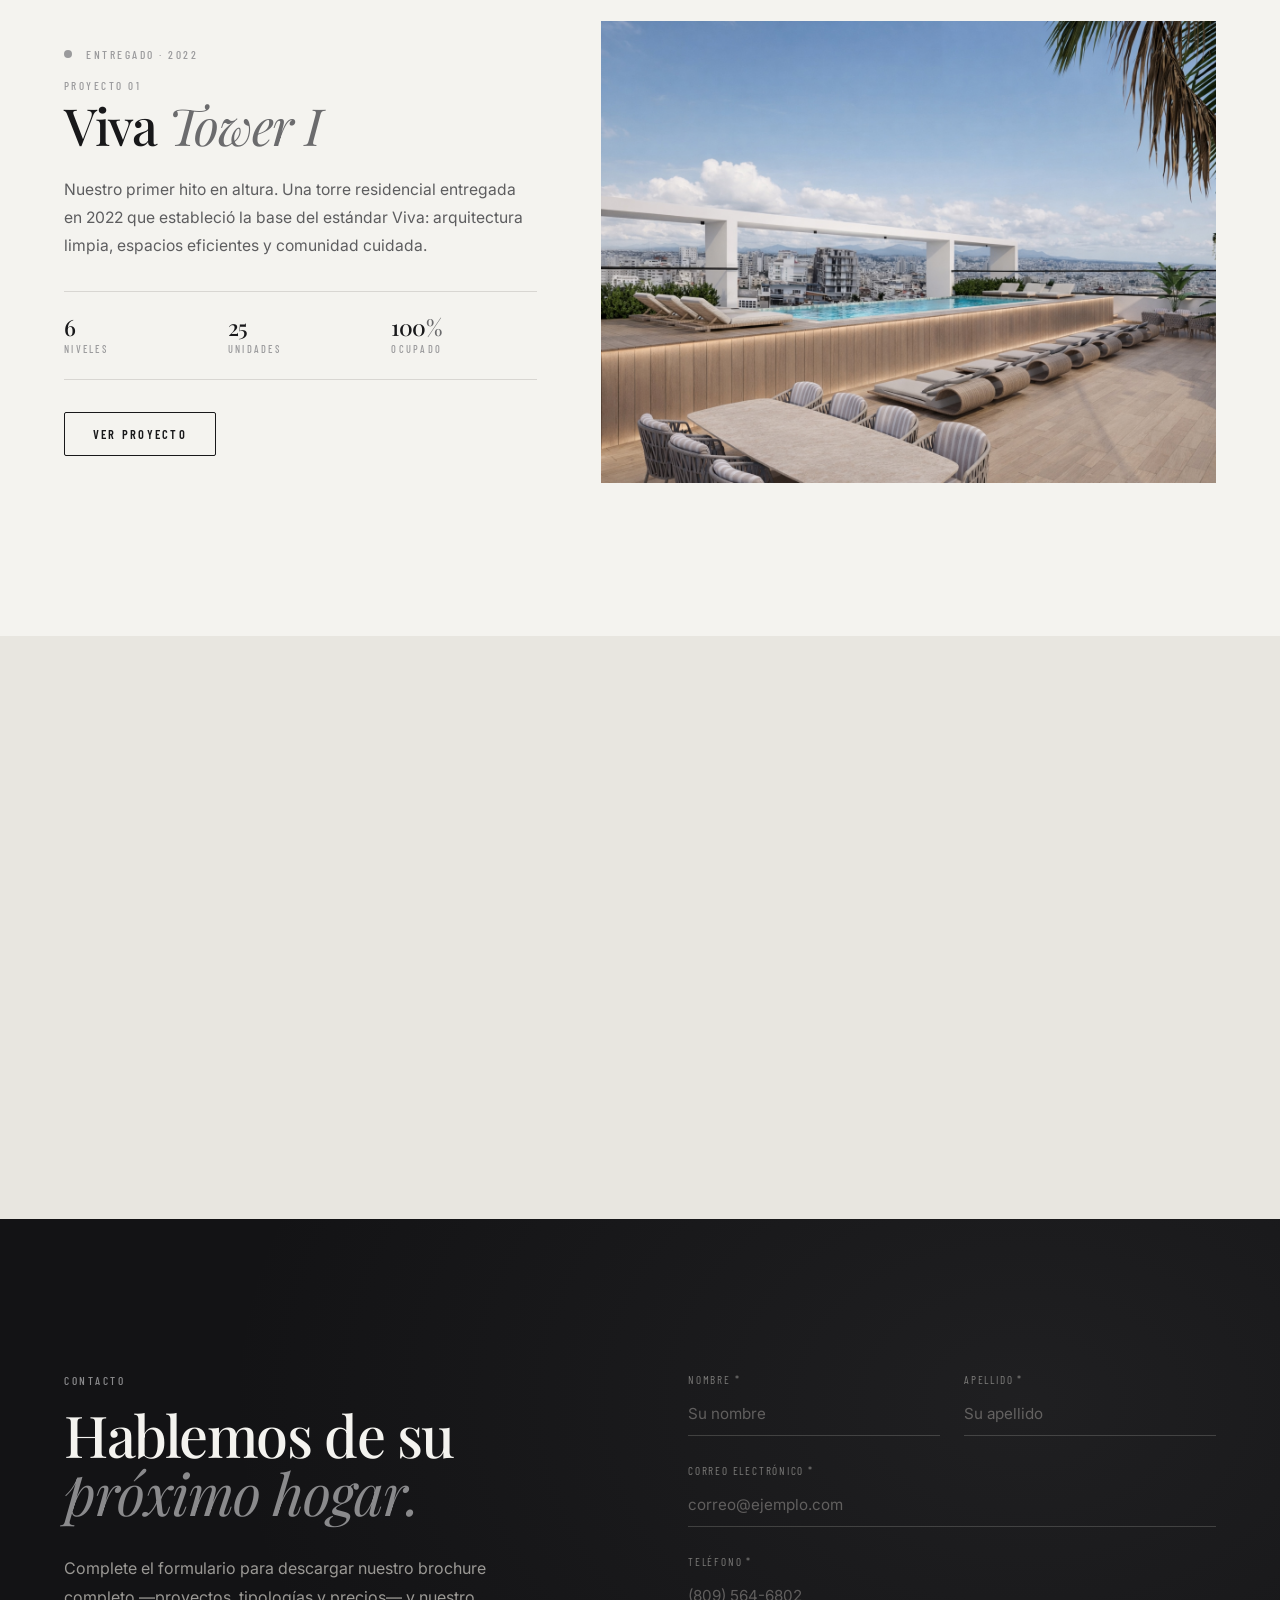
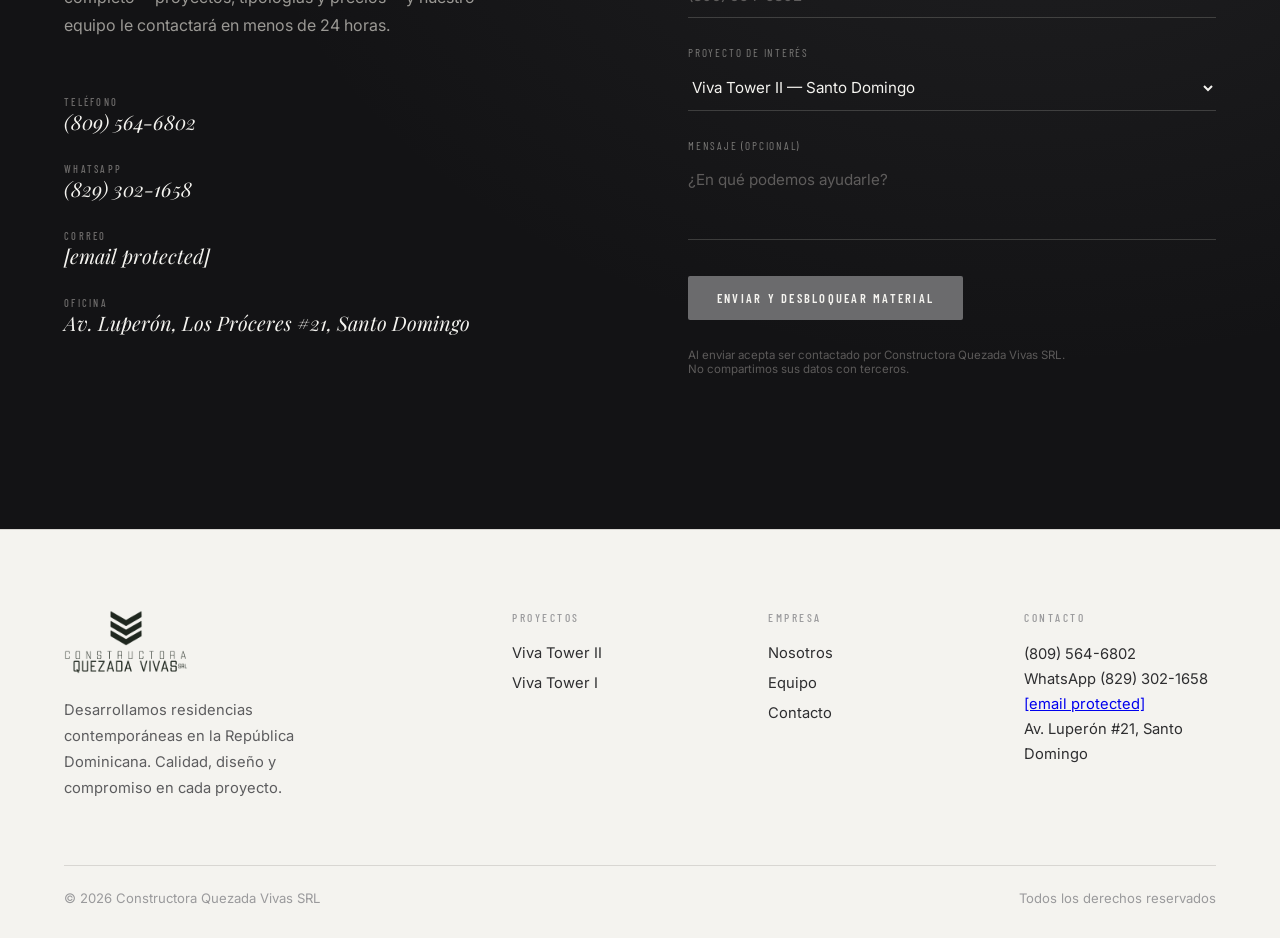
==== commit 1422046c: "Remove public tweaks panel, fix mobile layout overflow, add favicon, update Viva Tower II brochure -" ====
--- a/VivasQuezada (1)/index.html
+++ b/VivasQuezada (1)/index.html
@@ -5,6 +5,11 @@
   <meta name="viewport" content="width=device-width, initial-scale=1.0">
   <title>Constructora Quezada Vivas SRL — Espacios que transforman vidas</title>
   <meta name="description" content="Constructora dominicana especializada en residencias de lujo. Calidad superior, diseño contemporáneo y entrega puntual.">
+
+  <link rel="icon" href="assets/favicon.ico" sizes="any">
+  <link rel="icon" type="image/png" href="assets/favicon-32x32.png" sizes="32x32">
+  <link rel="icon" type="image/png" href="assets/favicon-16x16.png" sizes="16x16">
+  <link rel="apple-touch-icon" href="assets/apple-touch-icon.png">
 
   <link rel="preconnect" href="https://fonts.googleapis.com">
   <link rel="preconnect" href="https://fonts.gstatic.com" crossorigin>
--- a/VivasQuezada (1)/assets/site.css
+++ b/VivasQuezada (1)/assets/site.css
@@ -484,121 +484,6 @@
   to   { transform: translateX(-50%); }
 }
 
-/* ─── TWEAKS PANEL ─── */
-.tw-fab {
-  position: fixed;
-  bottom: 20px;
-  right: 20px;
-  width: 44px;
-  height: 44px;
-  border-radius: 999px;
-  background: var(--ink);
-  color: var(--on-dark);
-  border: 1px solid var(--ink);
-  display: none;
-  align-items: center;
-  justify-content: center;
-  z-index: 60;
-  cursor: pointer;
-  box-shadow: 0 8px 24px rgba(0,0,0,0.18);
-}
-.tw-fab:hover { background: var(--bronze); border-color: var(--bronze); }
-.tw-panel {
-  position: fixed;
-  bottom: 80px;
-  right: 20px;
-  width: 320px;
-  max-width: calc(100vw - 40px);
-  max-height: calc(100vh - 120px);
-  overflow-y: auto;
-  background: var(--surface);
-  border: 1px solid var(--line);
-  border-radius: 6px;
-  padding: 20px;
-  z-index: 60;
-  box-shadow: 0 24px 64px -12px rgba(0,0,0,0.28);
-  display: none;
-  font-family: 'Inter', sans-serif;
-}
-.tw-panel.open, .tw-fab.show { display: flex; }
-.tw-panel.open { display: block; }
-.tw-panel h4 {
-  font-family: 'Barlow Condensed', sans-serif;
-  text-transform: uppercase;
-  letter-spacing: 0.16em;
-  font-size: 0.72rem;
-  color: var(--ink-mute);
-  margin: 18px 0 10px;
-  font-weight: 500;
-}
-.tw-panel h4:first-child { margin-top: 0; }
-.tw-row {
-  display: flex;
-  gap: 6px;
-  flex-wrap: wrap;
-}
-.tw-btn {
-  flex: 1 1 auto;
-  padding: 8px 12px;
-  font-family: 'Barlow Condensed', sans-serif;
-  font-size: 0.72rem;
-  text-transform: uppercase;
-  letter-spacing: 0.14em;
-  border: 1px solid var(--line);
-  background: transparent;
-  color: var(--ink);
-  cursor: pointer;
-  border-radius: 2px;
-  transition: all 0.2s ease;
-  text-align: center;
-  min-width: 60px;
-}
-.tw-btn:hover { border-color: var(--bronze); color: var(--bronze); }
-.tw-btn.on {
-  background: var(--ink);
-  color: var(--on-dark);
-  border-color: var(--ink);
-}
-.tw-swatches {
-  display: flex;
-  gap: 8px;
-}
-.tw-swatch {
-  flex: 1;
-  height: 44px;
-  cursor: pointer;
-  border-radius: 2px;
-  border: 1px solid var(--line);
-  display: flex;
-  overflow: hidden;
-  position: relative;
-}
-.tw-swatch.on { outline: 2px solid var(--bronze); outline-offset: 2px; }
-.tw-swatch span { flex: 1; }
-.tw-close {
-  position: absolute;
-  top: 12px;
-  right: 12px;
-  background: transparent;
-  border: 0;
-  color: var(--ink-mute);
-  cursor: pointer;
-  font-size: 18px;
-  line-height: 1;
-}
-.tw-close:hover { color: var(--ink); }
-.tw-title {
-  font-family: 'Playfair Display', serif;
-  font-size: 1rem;
-  color: var(--ink);
-  margin: 0 0 4px;
-}
-.tw-sub {
-  font-size: 0.72rem;
-  color: var(--ink-mute);
-  margin: 0 0 14px;
-}
-
 /* ─── HERO LAYOUT VARIANTS ─── */
 [data-hero="split"] .hero-split { display: grid !important; }
 [data-hero="split"] .hero-overlay,
@@ -656,14 +541,8 @@
   .hero-split > div:first-child { justify-self: stretch !important; padding: 0 max(24px,5vw) !important; }
   .hero-split > div:last-child { padding: 0 !important; height: 60vh !important; min-height: 380px !important; }
 
-  .container > div[style*="grid-template-columns:1fr 1fr"],
-  .container > div[style*="grid-template-columns: 1fr 1fr"],
-  .container > div[style*="grid-template-columns:1fr 1.4fr"],
-  .container > div[style*="grid-template-columns: 1fr 1.4fr"],
-  .container > div[style*="grid-template-columns:1.3fr 1fr"],
-  .container > div[style*="grid-template-columns:1fr 1.3fr"],
-  .container > div[style*="grid-template-columns:2fr 1fr 1fr 1fr"],
-  .container > div[style*="grid-template-columns:1.4fr 1fr"] {
+  .container[style*="grid-template-columns"]:not([style*="auto-fit"]),
+  .container > div[style*="grid-template-columns"]:not([style*="auto-fit"]) {
     grid-template-columns: 1fr !important;
     gap: 48px !important;
   }
